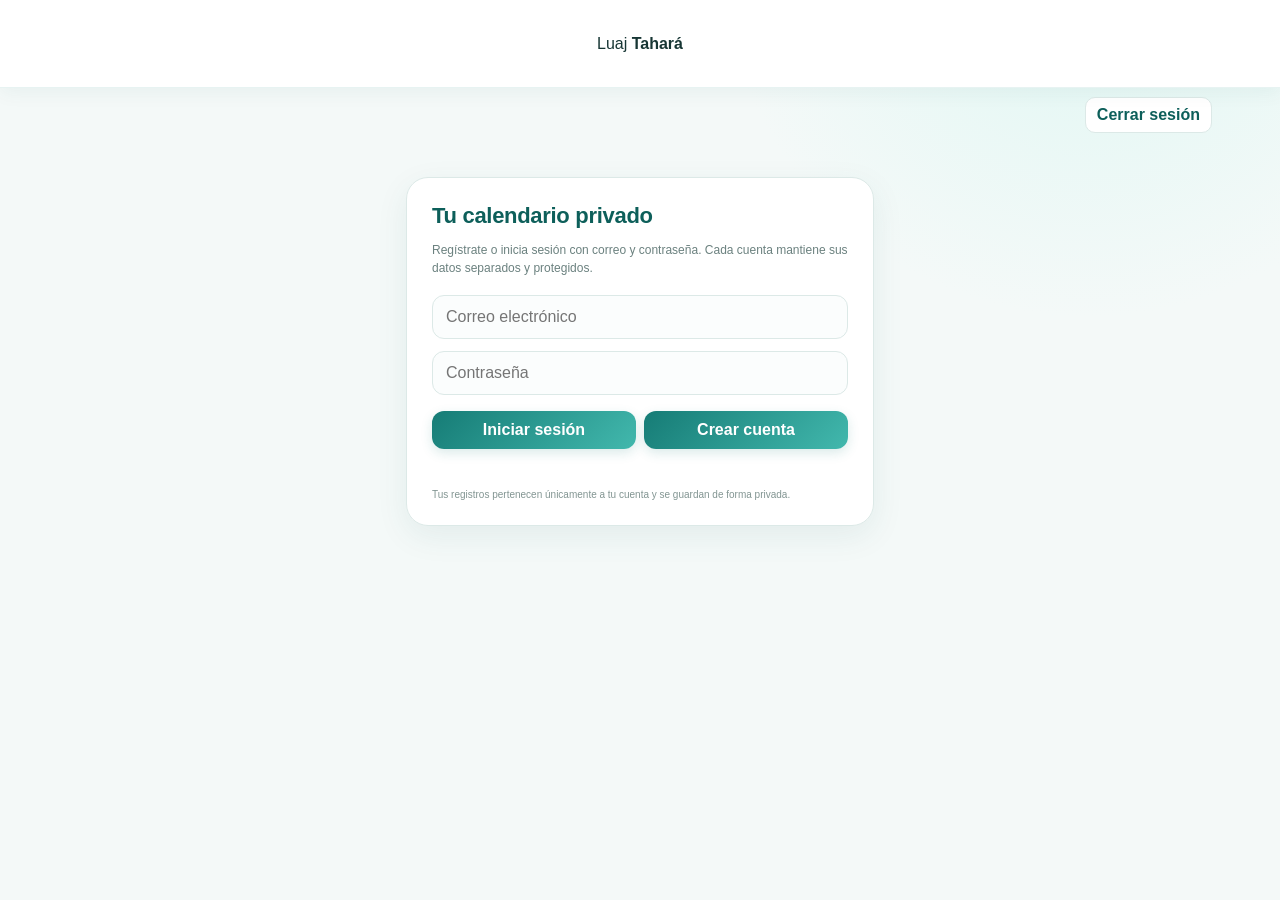
==== index.html @ 833c4cc0 "Add Luaj Tahara header logo mark" ====
<!doctype html><html lang='es'><head><meta charset='utf-8'><meta name='viewport' content='width=device-width,initial-scale=1,viewport-fit=cover'><meta name='theme-color' content='#42b8ad'><meta name='apple-mobile-web-app-capable' content='yes'><meta name='apple-mobile-web-app-status-bar-style' content='default'><meta name='apple-mobile-web-app-title' content='Luaj Tahará'><link rel='manifest' href='manifest.webmanifest'><link rel='stylesheet' href='style.css'><link rel='stylesheet' href='theme-overrides.css?v=20260916-logo1'><title>Luaj Tahará · Calendario privado de Taharat HaMishpajá</title></head><body><header class='brandHeader'><div class='luajBrand' aria-label='Luaj Tahará'><span class='luajBrandMark' aria-hidden='true'><span class='luajBrandMoon'></span><span class='luajBrandDrop'></span></span><span class='luajBrandText'>Luaj <strong>Tahará</strong></span></div></header><div id='userBar' class='userBar'><div class='email' id='userEmail'></div><button id='logoutBtn' class='logoutBtn'>Cerrar sesión</button></div><section id='authWrap' class='authWrap'><div class='authCard'><h2>Tu calendario privado</h2><p>Regístrate o inicia sesión con correo y contraseña. Cada cuenta mantiene sus datos separados y protegidos.</p><input id='authEmail' type='email' autocomplete='email' placeholder='Correo electrónico'><input id='authPassword' type='password' autocomplete='current-password' placeholder='Contraseña'><div class='authBtns'><button id='loginBtn' class='btn'>Iniciar sesión</button><button id='signupBtn' class='btn'>Crear cuenta</button></div><div id='authMsg' class='authMsg'></div><div class='privacyNote'>Tus registros pertenecen únicamente a tu cuenta y se guardan de forma privada.</div></div></section><main id='appMain' class='wrap' style='display:none'><div class='toolbar'><button id='prev' aria-label='Mes anterior'>‹</button><div class='month' id='month'></div><button id='next' aria-label='Mes siguiente'>›</button></div><div class='calendarShell'><section class='calendarMain'><div class='card'><div class='legend'><span><i class='dot red'></i>Reiyá</span><span><i class='dot pink'></i>Ketem</span><span><i class='dot orange'></i>Beinonit / Or Zarúa / Creti Upleti</span><span><i class='dot green'></i>Hefsek</span><span><i class='dot white'></i>Shivá Nekiim</span><span><i class='dot blue'></i>Tevilá</span><span><i class='dot yellow'></i>HaJódesh / Haflagá</span><span><i class='dot purple'></i>Posible patrón</span></div></div><div class='week'><b>Dom</b><b>Lun</b><b>Mar</b><b>Mié</b><b>Jue</b><b>Vie</b><b>Shabat</b></div><div class='grid' id='grid'></div></section><aside class='card patternCard'><b>🔎 Alertas de posibles patrones · Kavúa</b><div class='notice'>El sistema solo detecta coincidencias matemáticas y las marca como <b>posible patrón</b>. No determina por sí solo un psak; conviene consultar al Rab/Posek con el historial.</div><div id='patterns'></div></aside></div><div class='card'><b>Configuración</b><div class='settings' style='margin-top:10px'><label>Yemei Hamtaná<select id='wait'><option>5</option><option>6</option><option selected>7</option></select></label><label class='switch'>Creti Upleti (día 31) <input id='d31' type='checkbox' checked></label><label class='switch'>Or Zarúa · Yom HaJódesh <input id='orJodesh' type='checkbox' checked></label><label class='switch'>Or Zarúa · Oná Beinonit <input id='orBeinoni' type='checkbox' checked></label><label class='switch'>Or Zarúa · Haflagá <input id='orHaflaga' type='checkbox'></label><label class='switch'>Jumrá · conservar Haflagá Aruká (récord histórico) <input id='haflagaAruka' type='checkbox'></label><label>Hashavúa · separación mínima (días)<input id='hashMin' type='number' min='1' max='60' value='20'></label><label>Hashavúa · separación máxima (días)<input id='hashMax' type='number' min='1' max='90' value='40'></label></div><p class='notice'>Estas opciones controlan avisos. Una nueva Reiyá cancela automáticamente la Oná Beinonit, Creti Upleti y Haflagá ordinaria pendientes que pertenecían a la Reiyá anterior, y recalcula desde la última Reiyá. Si se activa la Jumrá de Haflagá Aruká, el sistema conserva la Haflagá más larga de todo el historial como récord: si la Haflagá actual es más corta, se cuidan ambas; cuando una nueva Haflagá supera el récord, el nuevo número pasa a ser el récord. Esta Jumrá se suspende cuando hay Kavúa y no genera Or Zarúa ni Creti Upleti adicionales. Un día que ya tiene Reiyá queda bloqueado para otros registros hasta que se elimine esa Reiyá. Al eliminarla, también se elimina automáticamente el Hefsek de ese ciclo y, con él, sus Shivá Nekiim y Tevilá automáticos. El calendario no emite psak. Los patrones de kavúa se detectan matemáticamente y se muestran como “posible patrón — consultar Rab/Posek”. HaJódesh usa exclusivamente día hebreo + misma oná; Haflagá requiere 4 Reiyot para comprobar 3 Haflagot; todos los patrones respetan la oná correspondiente. Veset HaShavúa requiere 3 Reiyot en el mismo día de la semana y misma oná, cada una perteneciente a un ciclo distinto dentro de la ventana configurada; la próxima alerta se proyecta al mismo día semanal alrededor de 30 días después, no una semana después. Cuando un Kavúa queda matemáticamente establecido, se ocultan temporalmente Beinonit, HaJódesh ordinario y Haflagá ordinaria y se muestra la próxima oná del Kavúa para confirmar SÍ/NO. Para Mimaayán Patuaj, el sistema considera automáticamente como continuidad el periodo entre la Reiyá y su Hefsek; no hace falta marcar cada día de sangrado. Solo se permite un Ketem o una Reiyá por día, nunca ambos; los Ketamim pueden eliminarse si fueron registrados por error. Cada ciclo puede tener un solo Hefsek Tahará: si ya existe uno asociado a esa Reiyá, no se puede registrar otro en un día anterior ni posterior hasta eliminar el existente. Desde una Reiyá y hasta su Hefsek Tahará inclusive no se permite registrar Ketem. En la Oná de 12 horas donde se registró el Hefsek Tahará tampoco se permite registrar Reiyá ni Ketem. Síntomas y notas requieren escribir el texto antes de confirmar.</p></div><div class='card'><b>Historial</b><div id='events' class='events'></div><div class='notice' style='margin-top:10px'>Puedes guardar una copia local privada de tu historial y configuración. La exportación se crea directamente en tu dispositivo.</div><button class='btn' id='exportData' style='margin-top:10px'>Descargar mis datos</button><button class='btn danger' id='clear' style='margin-top:10px'>Borrar todos mis registros</button></div></main><div class='modal' id='modal'><div class='sheet'><h3 id='selTitle'></h3><div class='notice' id='selSub'></div><div class='choices' id='choices'></div><button class='btn close' id='close'>Cancelar</button></div></div><script src='app.js?v=20260915-0925'></script></body></html>
---- style.css ----
:root{--aqua:#42b8ad;--aqua-dark:#167c76;--aqua-deep:#0d5f5a;--aqua-soft:#e9f8f6;--aqua-pale:#f5fbfa;--red:#c84b55;--red-soft:#fff0f1;--ink:#173634;--muted:#6b817f;--bg:#f4f9f8;--surface:#fff;--line:#dce9e7;--night:#e7f4f5;--day:#fff;--shadow:0 10px 32px rgba(25,93,88,.08);--shadow-soft:0 4px 16px rgba(25,93,88,.06);--radius:18px}*{box-sizing:border-box}html{background:var(--bg)}body{margin:0;font-family:Inter,-apple-system,BlinkMacSystemFont,"Segoe UI",sans-serif;background:radial-gradient(circle at 85% -10%,#dff7f3 0,transparent 30%),var(--bg);color:var(--ink);-webkit-font-smoothing:antialiased}button,input,select,textarea{font:inherit}button{cursor:pointer}header{background:rgba(255,255,255,.94);backdrop-filter:blur(14px);border-bottom:1px solid var(--line);padding:17px 24px;position:sticky;top:0;z-index:8;box-shadow:0 2px 14px rgba(22,124,118,.04)}header:before{content:"";display:inline-block;width:10px;height:10px;border-radius:50%;background:var(--aqua);margin-right:9px;vertical-align:2px;box-shadow:0 0 0 5px var(--aqua-soft)}h1{font-size:20px;margin:0;display:inline;color:var(--aqua-deep);letter-spacing:-.3px}.sub{font-size:11px;color:var(--muted);margin-top:5px;line-height:1.45}.wrap{max-width:1180px;margin:auto;padding:18px}.toolbar,.card{background:rgba(255,255,255,.96);border:1px solid var(--line);border-radius:var(--radius);padding:14px;margin-bottom:14px;box-shadow:var(--shadow-soft)}.toolbar{display:flex;align-items:center;gap:12px;justify-content:space-between;padding:11px 14px}.toolbar button,.btn{border:0;border-radius:12px;padding:10px 15px;background:linear-gradient(135deg,var(--aqua-dark),var(--aqua));color:#fff;font-weight:750;box-shadow:0 4px 12px rgba(22,124,118,.16);transition:.18s ease}.toolbar button:hover,.btn:hover{transform:translateY(-1px);box-shadow:0 6px 16px rgba(22,124,118,.22)}.toolbar>button{width:42px;height:40px;padding:0;font-size:23px}.month{font-weight:800;text-align:center;color:var(--aqua-deep)}.month .hm{font-size:24px;letter-spacing:.5px}.month .gm{font-size:12px;font-weight:600;color:var(--muted);margin-top:2px}.month .daysCount{font-size:10px;font-weight:600;color:#91a3a1;margin-top:2px}.week{display:grid;grid-template-columns:repeat(7,1fr);gap:6px;font-size:10px;text-align:center;margin:10px 0 7px;color:#6f8582;text-transform:uppercase;letter-spacing:.5px}.grid{display:grid;grid-template-columns:repeat(7,1fr);gap:6px}.day{min-height:148px;border:1px solid var(--line);border-radius:13px;overflow:hidden;background:#fff;position:relative;display:flex;flex-direction:column;box-shadow:0 2px 7px rgba(20,83,78,.025);transition:.15s ease}.day:hover{border-color:#b7dcd8;box-shadow:0 5px 15px rgba(20,83,78,.07);transform:translateY(-1px)}.day>.date{flex:0 0 auto}.day>.ona{flex:1 1 0;min-height:0;width:100%}.day.out{opacity:.3}.date{background:#f9fcfb;padding:7px 7px 5px;font-size:11px;border-bottom:1px solid #edf3f2}.date .hday,.date b{font-size:16px;font-weight:850;color:var(--ink)}.date .civil{font-size:9px;color:#8b9d9b;margin-top:2px}.heb{font-size:10px;color:#69817e;white-space:nowrap;overflow:hidden;text-overflow:ellipsis}.ona{min-height:35px;padding:5px 6px;font-size:9px;display:flex;align-items:flex-start;gap:3px;cursor:pointer;position:relative;flex-direction:column;justify-content:center;transition:filter .15s}.ona:hover{filter:brightness(.985)}.yom{background:var(--day)}.laila{background:var(--night);border-top:1px dashed #bcd9d7;padding-right:18px}.laila .onaHead{font-weight:800}.nightArrow{position:absolute;right:4px;top:4px;font-size:15px;font-weight:900;color:var(--aqua-dark);line-height:1}.nextHeb{font-size:8px;font-weight:800;color:#4f7471;margin-left:2px}.onaHead{display:flex;align-items:center;gap:3px;flex-wrap:wrap}.dot{width:11px;height:11px;border-radius:50%;display:inline-block;border:1px solid rgba(0,0,0,.09);box-shadow:inset 0 0 0 1px rgba(255,255,255,.25)}.red{background:var(--red)}.pink{background:#e99bad}.orange{background:#f29a45}.green{background:#5bb795}.blue{background:#5d8fc8}.yellow{background:#e9c95a}.white{background:#fff}.purple{background:#9275ad}.legend{display:flex;flex-wrap:wrap;gap:7px 14px;font-size:10.5px;color:#526c69}.legend span{display:flex;gap:5px;align-items:center}.settings{display:grid;grid-template-columns:1fr 1fr;gap:10px}.settings label{font-size:12px;color:#45615e}.settings select,.settings input[type=number]{width:100%;padding:9px 10px;border:1px solid var(--line)!important;border-radius:11px!important;margin-top:5px!important;background:#fbfdfd;color:var(--ink);outline:none}.settings select:focus,.settings input:focus,.entryForm textarea:focus,.authCard input:focus{border-color:var(--aqua)!important;box-shadow:0 0 0 3px rgba(66,184,173,.12)}.switch{display:flex;align-items:center;justify-content:space-between;border:1px solid var(--line);padding:10px 11px;border-radius:12px;background:#fbfdfd}.switch input{accent-color:var(--aqua-dark)}.events{font-size:12px}.events div{padding:8px 0;border-bottom:1px solid #edf2f1}.modal{position:fixed;inset:0;background:rgba(13,44,42,.42);backdrop-filter:blur(3px);display:none;align-items:flex-end;z-index:20}.sheet{background:white;width:100%;max-width:700px;margin:auto;border-radius:24px 24px 0 0;padding:20px;box-shadow:0 -14px 40px rgba(17,65,62,.14)}.sheet:before{content:"";display:block;width:42px;height:4px;border-radius:99px;background:#d5e3e1;margin:-8px auto 13px}.sheet h3{margin:0 0 4px;color:var(--aqua-deep)}.choices{display:grid;grid-template-columns:1fr 1fr;gap:8px;margin-top:12px}.choice{border:1px solid var(--line);border-radius:13px;padding:12px;background:#fbfdfd;text-align:left;color:var(--ink)}.choice:hover{border-color:#a9d8d3;background:var(--aqua-pale)}.close{background:#eef5f4;color:#345653;width:100%;margin-top:10px;box-shadow:none}.danger{background:var(--red);color:white;border:0;border-radius:12px;padding:12px;font-weight:800;width:100%;margin-top:10px}.locked{background:var(--red-soft);border:1px solid #efc4c7;border-radius:12px;padding:11px;margin-top:10px;font-size:12px;line-height:1.4;color:#7c343a}.notice{font-size:11px;color:#657c79;line-height:1.55}.manualLines{display:flex;flex-direction:column;gap:1px;margin-top:2px}.manualLine{display:block;font-size:8px;line-height:1.15;font-weight:700;white-space:nowrap;overflow:hidden;text-overflow:ellipsis}.manualLine.symptom{color:#745d88}.manualLine.note{color:#586966}.recordCard{border:1px solid var(--line);border-radius:13px;padding:11px;margin:8px 0;background:#fbfdfd;font-size:12px}.recordCard b{display:block;margin-bottom:4px}.recordActions{display:grid;grid-template-columns:1fr 1fr;gap:7px;margin-top:8px}.miniBtn,.miniDanger{border:0;border-radius:10px;padding:9px;font-weight:700}.miniBtn{background:var(--aqua-soft);color:var(--aqua-deep)}.miniDanger{background:var(--red);color:white}.ona.alert{display:block;height:auto;min-height:42px;padding:4px 5px;border-width:1px;border-style:solid;position:relative;overflow:hidden}.ona.alert .onaHead{font-size:8px;opacity:.75;margin-bottom:2px}.alertLabels{display:flex;flex-direction:column;gap:1px;font-size:8px;font-weight:900;line-height:1.08;text-transform:uppercase;letter-spacing:.1px}.alert-orange{background:#f6b66f!important;border-color:#df964b!important;color:#563414}.alert-yellow{background:#f4df8a!important;border-color:#d6bb58!important;color:#504314}.alert-mix{background:linear-gradient(135deg,#f6b66f 0 49%,#f4df8a 51% 100%)!important;border-color:#d3a34d!important;color:#493515}.alertDetail{border-radius:14px;padding:12px;margin-top:10px;border:1px solid #e8dec0;background:#fffdf5;font-size:12px;line-height:1.45}.alertDetail h4{margin:0 0 5px;font-size:14px}.alertDetail+.alertDetail{margin-top:8px}.patternCard{border:1px solid #d8cbe4;background:#fdfbff}.patternAlert{border:1px solid #d9cbe5;background:#f8f3fc;border-radius:14px;padding:11px;margin-top:9px;font-size:12px;line-height:1.4}.patternAlert b{color:#68507e}.patternEmpty{font-size:12px;color:var(--muted);margin-top:8px}.ona.alert-purple{background:#f2ebf8;border-color:#bda7d0}.ona.alert-purple .alertLabels span{background:#82649d;color:#fff;border-color:#82649d}.kavuaStatus{border:1px solid #bda7d0;background:#f8f3fc;border-radius:13px;padding:10px;margin-top:8px;font-size:12px;line-height:1.4}.kavuaStatus .tag{display:inline-block;background:#82649d;color:#fff;border-radius:999px;padding:3px 8px;font-weight:800;font-size:10px;margin-bottom:5px}.confirmRow{display:grid;grid-template-columns:1fr 1fr;gap:8px;margin-top:10px}.yesBtn{border:0;border-radius:12px;padding:11px;background:var(--red);color:#fff;font-weight:800}.noBtn{border:0;border-radius:12px;padding:11px;background:#eef4f3;color:#3f5c59;font-weight:800}.entryForm{margin-top:10px;padding:12px;border:1px solid var(--line);border-radius:14px;background:#fbfdfd}.entryForm label{display:block;font-size:12px;font-weight:800;margin-bottom:6px}.entryForm textarea{width:100%;min-height:92px;resize:vertical;border:1px solid var(--line);border-radius:11px;padding:10px;font:inherit;outline:none}.entryActions{display:grid;grid-template-columns:1fr 1fr;gap:8px;margin-top:8px}.secondary{border:1px solid var(--line);background:#f1f6f5;color:#365754;border-radius:12px;padding:10px;font-weight:700}.holidayLine{font-size:7.5px;line-height:1.08;font-weight:850;color:#9a5a49;margin-top:2px;white-space:normal}.holidayLine.yomtov{color:#8d6434}.nerot{font-size:11px;letter-spacing:-2px;margin-left:3px;white-space:nowrap}.ona.hasHoliday{min-height:43px;height:auto;align-items:flex-start;flex-direction:column}.authWrap{max-width:500px;margin:44px auto;padding:0 16px}.authCard{background:rgba(255,255,255,.98);border:1px solid var(--line);border-radius:22px;padding:25px;box-shadow:var(--shadow)}.authCard h2{margin:0 0 6px;font-size:22px;color:var(--aqua-deep);letter-spacing:-.3px}.authCard p{font-size:12px;color:var(--muted);line-height:1.5}.authCard input{width:100%;padding:12px 13px;border:1px solid var(--line);border-radius:12px;margin:6px 0;background:#fbfdfd;outline:none}.authBtns{display:grid;grid-template-columns:1fr 1fr;gap:8px;margin-top:10px}.authMsg{font-size:12px;margin-top:10px;min-height:18px}.userBar{max-width:1180px;margin:9px auto 0;padding:0 18px;display:none;align-items:center;justify-content:space-between;gap:10px}.userBar .email{font-size:11px;color:#66807d;overflow:hidden;text-overflow:ellipsis;white-space:nowrap}.logoutBtn{border:1px solid var(--line);border-radius:10px;padding:8px 11px;background:#fff;color:var(--aqua-deep);font-weight:750}.privacyNote{font-size:10px;color:#829592;margin-top:12px}.card>b{color:var(--aqua-deep);font-size:13px}.card .notice{margin-top:8px}.calendarShell{display:grid;grid-template-columns:minmax(0,900px) minmax(220px,1fr);gap:16px;align-items:start}.calendarMain{min-width:0}.sideNotice{position:sticky;top:94px;background:linear-gradient(180deg,#fff,#f7fcfb);border:1px solid #cfe5e2;border-radius:18px;padding:16px;box-shadow:var(--shadow-soft);font-size:11px;line-height:1.6;color:#58716e}.sideNotice strong{display:block;color:var(--aqua-deep);font-size:13px;margin-bottom:6px}.sideNotice:before{content:"i";display:flex;width:25px;height:25px;border-radius:50%;align-items:center;justify-content:center;background:var(--aqua-soft);color:var(--aqua-dark);font-weight:900;margin-bottom:10px}@media(max-width:950px){.calendarShell{display:block}.sideNotice{position:static;margin:12px 0}.wrap{max-width:900px}}@media(max-width:700px){body{font-size:14px;overflow-x:hidden;background:var(--bg)}header{padding:12px 12px 10px}header:before{width:8px;height:8px;margin-right:7px}h1{font-size:18px}.sub{font-size:9.5px}.wrap{padding:8px;max-width:100%}.toolbar,.card{border-radius:14px;padding:9px;margin-bottom:8px;box-shadow:none}.toolbar{gap:5px;position:sticky;top:59px;z-index:5}.toolbar button,.btn{padding:9px 10px;font-size:12px}.toolbar>button{width:36px;height:34px}.month .hm{font-size:19px}.month .gm{font-size:10px}.month .daysCount{font-size:9px}.week{gap:2px;font-size:8.5px;margin:6px 0}.grid{gap:2px}.day{min-height:118px;border-radius:8px;box-shadow:none}.day:hover{transform:none}.date{padding:4px 3px 3px}.date .hday,.date b{font-size:13px}.date .civil{font-size:7px;line-height:1.05}.ona{padding:3px;font-size:7.5px;gap:2px}.ona.alert{min-height:38px;padding:3px}.ona.alert .onaHead{font-size:7px}.alertLabels{font-size:6.8px;line-height:1.02}.nightArrow{right:2px;top:2px;font-size:12px}.nextHeb{font-size:6.8px}.manualLine{font-size:6.8px}.legend{font-size:9px;gap:5px 9px}.dot{width:9px;height:9px}.settings{grid-template-columns:1fr;gap:7px}.settings label{font-size:11px}.settings select{padding:8px}.switch{padding:9px;font-size:11px}.sheet{max-height:88vh;overflow:auto;padding:14px;border-radius:18px 18px 0 0}.choices{grid-template-columns:1fr;gap:7px}.choice{padding:11px}.sideNotice{margin:8px 0 10px;border-radius:14px;padding:12px}.userBar{padding:0 9px}.authWrap{margin:24px auto}.authCard{padding:18px;border-radius:18px}}@media(max-width:430px){.grid{gap:1px}.week{gap:1px}.day{min-height:110px;border-radius:7px}.date .hday,.date b{font-size:12px}.date .civil{font-size:6.5px}.ona{font-size:7px;padding:2px}.alertLabels{font-size:6.2px}.toolbar button,.btn{padding:8px}.legend{gap:5px 7px}}
---- theme-overrides.css ----
.patternCard{background:linear-gradient(180deg,#d9efec 0%,#cfe8e4 100%)!important;border:1px solid #9fc8c3!important;box-shadow:0 8px 22px rgba(23,96,90,.10)!important}.patternCard>b{color:#0d5f5a!important}.patternCard .notice{color:#466c68!important}.patternAlert{background:rgba(255,255,255,.68)!important;border:1px solid #a9cbc7!important}.patternAlert>b:first-child{color:#c84b55!important}.patternAlert>b:not(:first-child){color:#5f4775!important}.kavuaStatus{background:rgba(255,255,255,.72)!important;border:1px solid #92bbb6!important}.kavuaStatus .tag{background:#c84b55!important;color:#fff!important;border-color:#c84b55!important;box-shadow:0 3px 10px rgba(200,75,85,.18)!important}.day{border:1.25px solid #7f918f!important;box-shadow:0 2px 7px rgba(18,55,52,.05)!important}.day:hover{border-color:#5f7471!important}.day.today{border:2.5px solid #16877d!important;background:linear-gradient(180deg,rgba(207,232,228,.72),rgba(255,255,255,.96))!important;box-shadow:0 0 0 3px rgba(22,135,125,.12),0 7px 20px rgba(13,95,90,.13)!important;position:relative;z-index:2}.day.today .date{background:rgba(159,200,195,.20)!important}.day.today .hday{color:#0d5f5a!important;font-weight:850!important}.day.today .civil{color:#176e67!important;font-weight:750!important}.date{border-bottom:1px solid #aebbb9!important}.userBar{display:flex!important;align-items:center!important}.userBar .email{margin-right:auto!important}.settingsBtn{display:none;align-items:center;justify-content:center;width:34px;height:34px;min-width:34px;border:0!important;background:transparent!important;color:#16877d;border-radius:0!important;padding:5px;font:inherit;cursor:pointer;margin:0 5px 0 0!important;line-height:1;box-shadow:none!important;outline-offset:2px}.settingsBtn:hover,.settingsBtn:active{background:transparent!important;border-radius:0!important;box-shadow:none!important}.settingsGearIcon{display:block;width:23px;height:23px;overflow:visible}.settingsModal{position:fixed;inset:0;z-index:12000;background:rgba(10,35,33,.48);display:none;align-items:center;justify-content:center;padding:18px;backdrop-filter:blur(5px)}.settingsModal.show{display:flex}.settingsOpen{overflow:hidden}.settingsSheet{width:min(820px,100%);height:min(780px,88vh);max-height:88vh;overflow:hidden;background:#f8fcfb;border:1px solid #cfe4e1;border-radius:26px;padding:22px;box-shadow:0 26px 80px rgba(10,35,33,.25);color:#173634;display:flex;flex-direction:column}.settingsHead{display:flex;align-items:center;justify-content:space-between;gap:14px;flex:0 0 auto}.settingsHead h2{margin:2px 0 0;color:#0d5f5a;font-size:28px}.settingsEyebrow{font-size:12px;text-transform:uppercase;letter-spacing:.12em;color:#6c8d89;font-weight:800}.settingsClose{width:42px;height:42px;border:1px solid #d4e6e3;border-radius:50%;background:#fff;color:#315e59;font-size:28px;line-height:1;cursor:pointer}.settingsTabs{display:flex;gap:7px;margin:18px 0 16px;padding:5px;background:#eaf4f2;border-radius:16px;overflow:auto;flex:0 0 auto}.settingsTab{flex:1;min-width:max-content;border:0;background:transparent;color:#557571;padding:10px 13px;border-radius:12px;font:inherit;font-weight:750;cursor:pointer}.settingsTab.active{background:#fff;color:#0d5f5a;box-shadow:0 3px 12px rgba(13,95,90,.10)}.settingsContent{flex:1 1 auto;min-height:0;overflow-y:auto;overflow-x:hidden;padding:0 3px 8px 0;overscroll-behavior:contain;-webkit-overflow-scrolling:touch}.settingsPane{display:none;min-height:100%}.settingsPane.active{display:block}.settingsPaneIntro{display:flex;flex-direction:column;gap:4px;margin:4px 2px 12px;color:#54736f}.settingsPaneIntro b{font-size:18px;color:#174f4a}.settingsPaneIntro span{font-size:14px}.settingsSlot>.card,.settingsMovedCard{margin:0!important;box-shadow:none!important;border:1px solid #d5e7e4!important;background:#fff!important}.settingsMovedCard>:scope>b:first-child{display:none}.settingsEmpty{padding:24px;text-align:center;border:1px dashed #bfd7d3;border-radius:16px;color:#6c8d89;background:#fff}.pwaInstallBtn{margin:12px auto 0;display:inline-flex;align-items:center;gap:8px;border:1px solid rgba(13,95,90,.18);background:#fff;color:#0d5f5a;padding:10px 15px;border-radius:999px;font:inherit;font-weight:700;cursor:pointer;box-shadow:0 5px 18px rgba(13,95,90,.10);transition:transform .16s ease,box-shadow .16s ease,background .16s ease}.pwaInstallBtn:hover{transform:translateY(-1px);box-shadow:0 7px 22px rgba(13,95,90,.14);background:#f5fbfa}.pwaInstallBtn:focus-visible{outline:3px solid rgba(66,184,173,.28);outline-offset:3px}.pwaInstallBtn:disabled{opacity:.6;cursor:wait}.installHelpModal{position:fixed;inset:0;z-index:10000;background:rgba(10,35,33,.46);display:none;align-items:flex-end;justify-content:center;padding:18px;backdrop-filter:blur(4px)}.installHelpModal.show{display:flex}.installHelpSheet{width:min(520px,100%);background:#fff;border:1px solid #dce9e7;border-radius:24px;padding:24px;box-shadow:0 24px 70px rgba(10,35,33,.24);position:relative;color:#173634}.installHelpClose{position:absolute;right:14px;top:10px;width:38px;height:38px;border:0;border-radius:50%;background:#f4f9f8;color:#173634;font-size:26px;cursor:pointer}.installHelpIcon{font-size:34px}.installHelpSheet h3{margin:8px 0 12px;color:#0d5f5a}.installHelpBody{line-height:1.55;color:#466c68}.installHelpBody ol{padding-left:22px}.installHelpBody li{margin:7px 0}.installHelpOk{width:100%;margin-top:14px}.brandHeader{position:sticky;top:0;z-index:100;display:flex!important;align-items:center;justify-content:center;min-height:76px;padding:15px 24px!important;background:#fff!important;border:0!important;border-bottom:1px solid rgba(22,135,125,.10)!important;box-shadow:0 5px 18px rgba(13,95,90,.055)!important;backdrop-filter:none!important}.brandHeader:before{display:none!important}.brandHeader h1{display:block!important;margin:0!important;color:#16877d!important;font-family:"Avenir Next","Helvetica Neue",Arial,sans-serif!important;font-size:34px!important;font-weight:500!important;letter-spacing:-.55px!important;line-height:1!important;text-align:center;text-shadow:none!important}@media(min-width:700px){.installHelpModal{align-items:center}.pwaInstallBtn{margin-top:14px}.brandHeader{min-height:88px}.brandHeader h1{font-size:39px!important}}@media(max-width:700px){.patternCard{background:linear-gradient(180deg,#d9efec 0%,#cfe8e4 100%)!important}.day{border:1.15px solid #7f918f!important}.day.today{border:2.25px solid #16877d!important;box-shadow:0 0 0 2px rgba(22,135,125,.12),0 5px 15px rgba(13,95,90,.12)!important}.settingsModal{align-items:flex-end;padding:0}.settingsSheet{width:100%;height:88dvh;max-height:88dvh;border-radius:24px 24px 0 0;padding:18px 14px max(20px,env(safe-area-inset-bottom));}.settingsHead h2{font-size:24px}.settingsBtn{width:32px;height:32px;min-width:32px;margin-right:4px!important;padding:5px}.settingsGearIcon{width:21px;height:21px}.settingsTabs{gap:4px}.settingsTab{font-size:13px;padding:9px 10px}.settingsContent{padding-right:2px}.pwaInstallBtn{font-size:14px;padding:9px 13px}.installHelpSheet{border-radius:20px;padding:22px 18px}.brandHeader{min-height:68px;padding:12px 14px!important}.brandHeader h1{font-size:31px!important;letter-spacing:-.4px!important}}
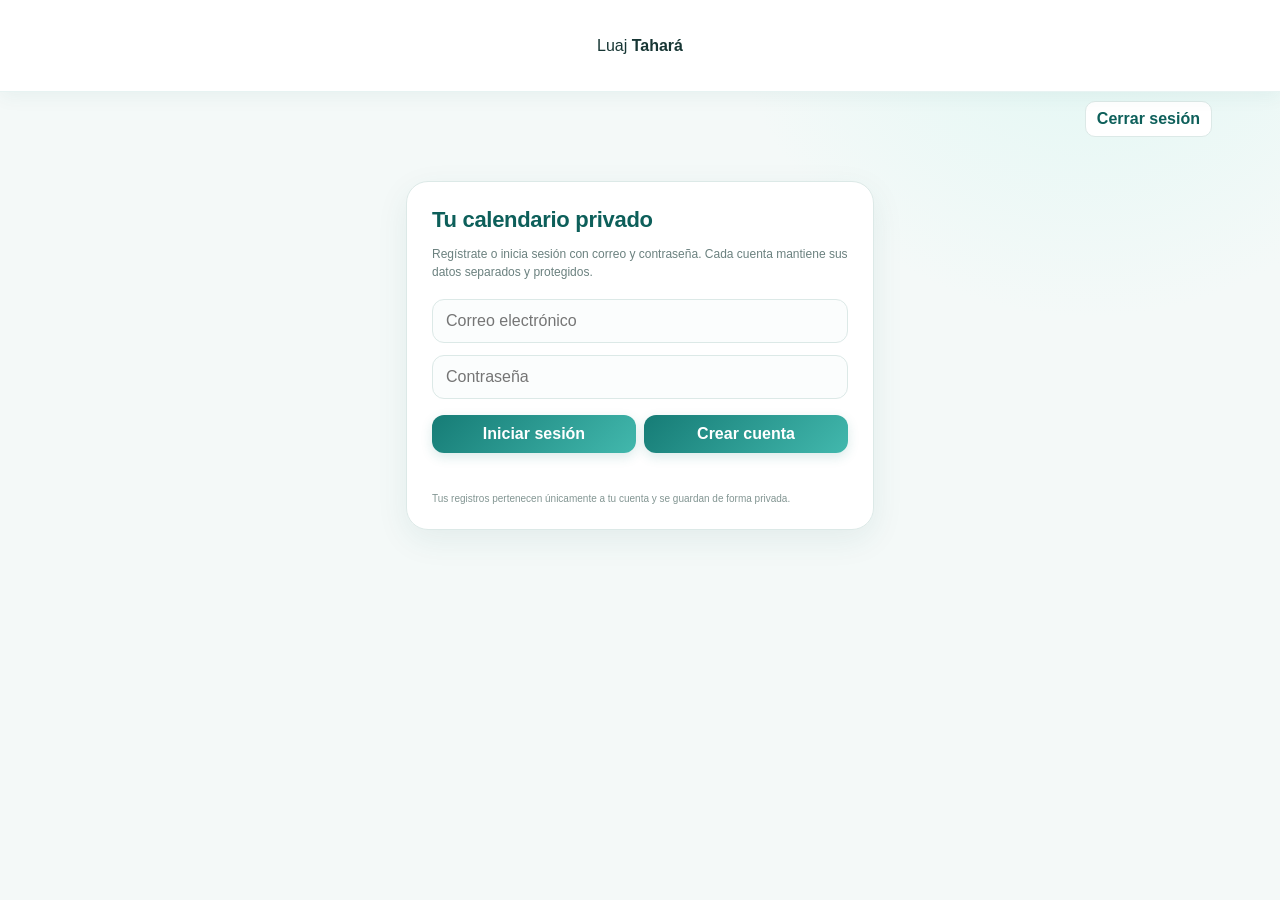
==== commit 2da4603c: "Redesign Luaj Tahara header identity" ====
--- a/index.html
+++ b/index.html
@@ -1 +1 @@
-<!doctype html><html lang='es'><head><meta charset='utf-8'><meta name='viewport' content='width=device-width,initial-scale=1,viewport-fit=cover'><meta name='theme-color' content='#42b8ad'><meta name='apple-mobile-web-app-capable' content='yes'><meta name='apple-mobile-web-app-status-bar-style' content='default'><meta name='apple-mobile-web-app-title' content='Luaj Tahará'><link rel='manifest' href='manifest.webmanifest'><link rel='stylesheet' href='style.css'><link rel='stylesheet' href='theme-overrides.css?v=20260916-logo1'><title>Luaj Tahará · Calendario privado de Taharat HaMishpajá</title></head><body><header class='brandHeader'><div class='luajBrand' aria-label='Luaj Tahará'><span class='luajBrandMark' aria-hidden='true'><span class='luajBrandMoon'></span><span class='luajBrandDrop'></span></span><span class='luajBrandText'>Luaj <strong>Tahará</strong></span></div></header><div id='userBar' class='userBar'><div class='email' id='userEmail'></div><button id='logoutBtn' class='logoutBtn'>Cerrar sesión</button></div><section id='authWrap' class='authWrap'><div class='authCard'><h2>Tu calendario privado</h2><p>Regístrate o inicia sesión con correo y contraseña. Cada cuenta mantiene sus datos separados y protegidos.</p><input id='authEmail' type='email' autocomplete='email' placeholder='Correo electrónico'><input id='authPassword' type='password' autocomplete='current-password' placeholder='Contraseña'><div class='authBtns'><button id='loginBtn' class='btn'>Iniciar sesión</button><button id='signupBtn' class='btn'>Crear cuenta</button></div><div id='authMsg' class='authMsg'></div><div class='privacyNote'>Tus registros pertenecen únicamente a tu cuenta y se guardan de forma privada.</div></div></section><main id='appMain' class='wrap' style='display:none'><div class='toolbar'><button id='prev' aria-label='Mes anterior'>‹</button><div class='month' id='month'></div><button id='next' aria-label='Mes siguiente'>›</button></div><div class='calendarShell'><section class='calendarMain'><div class='card'><div class='legend'><span><i class='dot red'></i>Reiyá</span><span><i class='dot pink'></i>Ketem</span><span><i class='dot orange'></i>Beinonit / Or Zarúa / Creti Upleti</span><span><i class='dot green'></i>Hefsek</span><span><i class='dot white'></i>Shivá Nekiim</span><span><i class='dot blue'></i>Tevilá</span><span><i class='dot yellow'></i>HaJódesh / Haflagá</span><span><i class='dot purple'></i>Posible patrón</span></div></div><div class='week'><b>Dom</b><b>Lun</b><b>Mar</b><b>Mié</b><b>Jue</b><b>Vie</b><b>Shabat</b></div><div class='grid' id='grid'></div></section><aside class='card patternCard'><b>🔎 Alertas de posibles patrones · Kavúa</b><div class='notice'>El sistema solo detecta coincidencias matemáticas y las marca como <b>posible patrón</b>. No determina por sí solo un psak; conviene consultar al Rab/Posek con el historial.</div><div id='patterns'></div></aside></div><div class='card'><b>Configuración</b><div class='settings' style='margin-top:10px'><label>Yemei Hamtaná<select id='wait'><option>5</option><option>6</option><option selected>7</option></select></label><label class='switch'>Creti Upleti (día 31) <input id='d31' type='checkbox' checked></label><label class='switch'>Or Zarúa · Yom HaJódesh <input id='orJodesh' type='checkbox' checked></label><label class='switch'>Or Zarúa · Oná Beinonit <input id='orBeinoni' type='checkbox' checked></label><label class='switch'>Or Zarúa · Haflagá <input id='orHaflaga' type='checkbox'></label><label class='switch'>Jumrá · conservar Haflagá Aruká (récord histórico) <input id='haflagaAruka' type='checkbox'></label><label>Hashavúa · separación mínima (días)<input id='hashMin' type='number' min='1' max='60' value='20'></label><label>Hashavúa · separación máxima (días)<input id='hashMax' type='number' min='1' max='90' value='40'></label></div><p class='notice'>Estas opciones controlan avisos. Una nueva Reiyá cancela automáticamente la Oná Beinonit, Creti Upleti y Haflagá ordinaria pendientes que pertenecían a la Reiyá anterior, y recalcula desde la última Reiyá. Si se activa la Jumrá de Haflagá Aruká, el sistema conserva la Haflagá más larga de todo el historial como récord: si la Haflagá actual es más corta, se cuidan ambas; cuando una nueva Haflagá supera el récord, el nuevo número pasa a ser el récord. Esta Jumrá se suspende cuando hay Kavúa y no genera Or Zarúa ni Creti Upleti adicionales. Un día que ya tiene Reiyá queda bloqueado para otros registros hasta que se elimine esa Reiyá. Al eliminarla, también se elimina automáticamente el Hefsek de ese ciclo y, con él, sus Shivá Nekiim y Tevilá automáticos. El calendario no emite psak. Los patrones de kavúa se detectan matemáticamente y se muestran como “posible patrón — consultar Rab/Posek”. HaJódesh usa exclusivamente día hebreo + misma oná; Haflagá requiere 4 Reiyot para comprobar 3 Haflagot; todos los patrones respetan la oná correspondiente. Veset HaShavúa requiere 3 Reiyot en el mismo día de la semana y misma oná, cada una perteneciente a un ciclo distinto dentro de la ventana configurada; la próxima alerta se proyecta al mismo día semanal alrededor de 30 días después, no una semana después. Cuando un Kavúa queda matemáticamente establecido, se ocultan temporalmente Beinonit, HaJódesh ordinario y Haflagá ordinaria y se muestra la próxima oná del Kavúa para confirmar SÍ/NO. Para Mimaayán Patuaj, el sistema considera automáticamente como continuidad el periodo entre la Reiyá y su Hefsek; no hace falta marcar cada día de sangrado. Solo se permite un Ketem o una Reiyá por día, nunca ambos; los Ketamim pueden eliminarse si fueron registrados por error. Cada ciclo puede tener un solo Hefsek Tahará: si ya existe uno asociado a esa Reiyá, no se puede registrar otro en un día anterior ni posterior hasta eliminar el existente. Desde una Reiyá y hasta su Hefsek Tahará inclusive no se permite registrar Ketem. En la Oná de 12 horas donde se registró el Hefsek Tahará tampoco se permite registrar Reiyá ni Ketem. Síntomas y notas requieren escribir el texto antes de confirmar.</p></div><div class='card'><b>Historial</b><div id='events' class='events'></div><div class='notice' style='margin-top:10px'>Puedes guardar una copia local privada de tu historial y configuración. La exportación se crea directamente en tu dispositivo.</div><button class='btn' id='exportData' style='margin-top:10px'>Descargar mis datos</button><button class='btn danger' id='clear' style='margin-top:10px'>Borrar todos mis registros</button></div></main><div class='modal' id='modal'><div class='sheet'><h3 id='selTitle'></h3><div class='notice' id='selSub'></div><div class='choices' id='choices'></div><button class='btn close' id='close'>Cancelar</button></div></div><script src='app.js?v=20260915-0925'></script></body></html>+<!doctype html><html lang='es'><head><meta charset='utf-8'><meta name='viewport' content='width=device-width,initial-scale=1,viewport-fit=cover'><meta name='theme-color' content='#42b8ad'><meta name='apple-mobile-web-app-capable' content='yes'><meta name='apple-mobile-web-app-status-bar-style' content='default'><meta name='apple-mobile-web-app-title' content='Luaj Tahará'><link rel='manifest' href='manifest.webmanifest'><link rel='stylesheet' href='style.css'><link rel='stylesheet' href='theme-overrides.css?v=20260916-logo2'><title>Luaj Tahará · Calendario privado de Taharat HaMishpajá</title></head><body><header class='brandHeader'><div class='luajSignature' aria-label='Luaj Tahará'><span class='luajSignatureText'>Luaj <strong>Tahará</strong></span><span class='luajSignatureAccent' aria-hidden='true'><i></i><b></b><i></i></span></div></header><div id='userBar' class='userBar'><div class='email' id='userEmail'></div><button id='logoutBtn' class='logoutBtn'>Cerrar sesión</button></div><section id='authWrap' class='authWrap'><div class='authCard'><h2>Tu calendario privado</h2><p>Regístrate o inicia sesión con correo y contraseña. Cada cuenta mantiene sus datos separados y protegidos.</p><input id='authEmail' type='email' autocomplete='email' placeholder='Correo electrónico'><input id='authPassword' type='password' autocomplete='current-password' placeholder='Contraseña'><div class='authBtns'><button id='loginBtn' class='btn'>Iniciar sesión</button><button id='signupBtn' class='btn'>Crear cuenta</button></div><div id='authMsg' class='authMsg'></div><div class='privacyNote'>Tus registros pertenecen únicamente a tu cuenta y se guardan de forma privada.</div></div></section><main id='appMain' class='wrap' style='display:none'><div class='toolbar'><button id='prev' aria-label='Mes anterior'>‹</button><div class='month' id='month'></div><button id='next' aria-label='Mes siguiente'>›</button></div><div class='calendarShell'><section class='calendarMain'><div class='card'><div class='legend'><span><i class='dot red'></i>Reiyá</span><span><i class='dot pink'></i>Ketem</span><span><i class='dot orange'></i>Beinonit / Or Zarúa / Creti Upleti</span><span><i class='dot green'></i>Hefsek</span><span><i class='dot white'></i>Shivá Nekiim</span><span><i class='dot blue'></i>Tevilá</span><span><i class='dot yellow'></i>HaJódesh / Haflagá</span><span><i class='dot purple'></i>Posible patrón</span></div></div><div class='week'><b>Dom</b><b>Lun</b><b>Mar</b><b>Mié</b><b>Jue</b><b>Vie</b><b>Shabat</b></div><div class='grid' id='grid'></div></section><aside class='card patternCard'><b>🔎 Alertas de posibles patrones · Kavúa</b><div class='notice'>El sistema solo detecta coincidencias matemáticas y las marca como <b>posible patrón</b>. No determina por sí solo un psak; conviene consultar al Rab/Posek con el historial.</div><div id='patterns'></div></aside></div><div class='card'><b>Configuración</b><div class='settings' style='margin-top:10px'><label>Yemei Hamtaná<select id='wait'><option>5</option><option>6</option><option selected>7</option></select></label><label class='switch'>Creti Upleti (día 31) <input id='d31' type='checkbox' checked></label><label class='switch'>Or Zarúa · Yom HaJódesh <input id='orJodesh' type='checkbox' checked></label><label class='switch'>Or Zarúa · Oná Beinonit <input id='orBeinoni' type='checkbox' checked></label><label class='switch'>Or Zarúa · Haflagá <input id='orHaflaga' type='checkbox'></label><label class='switch'>Jumrá · conservar Haflagá Aruká (récord histórico) <input id='haflagaAruka' type='checkbox'></label><label>Hashavúa · separación mínima (días)<input id='hashMin' type='number' min='1' max='60' value='20'></label><label>Hashavúa · separación máxima (días)<input id='hashMax' type='number' min='1' max='90' value='40'></label></div><p class='notice'>Estas opciones controlan avisos. Una nueva Reiyá cancela automáticamente la Oná Beinonit, Creti Upleti y Haflagá ordinaria pendientes que pertenecían a la Reiyá anterior, y recalcula desde la última Reiyá. Si se activa la Jumrá de Haflagá Aruká, el sistema conserva la Haflagá más larga de todo el historial como récord: si la Haflagá actual es más corta, se cuidan ambas; cuando una nueva Haflagá supera el récord, el nuevo número pasa a ser el récord. Esta Jumrá se suspende cuando hay Kavúa y no genera Or Zarúa ni Creti Upleti adicionales. Un día que ya tiene Reiyá queda bloqueado para otros registros hasta que se elimine esa Reiyá. Al eliminarla, también se elimina automáticamente el Hefsek de ese ciclo y, con él, sus Shivá Nekiim y Tevilá automáticos. El calendario no emite psak. Los patrones de kavúa se detectan matemáticamente y se muestran como “posible patrón — consultar Rab/Posek”. HaJódesh usa exclusivamente día hebreo + misma oná; Haflagá requiere 4 Reiyot para comprobar 3 Haflagot; todos los patrones respetan la oná correspondiente. Veset HaShavúa requiere 3 Reiyot en el mismo día de la semana y misma oná, cada una perteneciente a un ciclo distinto dentro de la ventana configurada; la próxima alerta se proyecta al mismo día semanal alrededor de 30 días después, no una semana después. Cuando un Kavúa queda matemáticamente establecido, se ocultan temporalmente Beinonit, HaJódesh ordinario y Haflagá ordinaria y se muestra la próxima oná del Kavúa para confirmar SÍ/NO. Para Mimaayán Patuaj, el sistema considera automáticamente como continuidad el periodo entre la Reiyá y su Hefsek; no hace falta marcar cada día de sangrado. Solo se permite un Ketem o una Reiyá por día, nunca ambos; los Ketamim pueden eliminarse si fueron registrados por error. Cada ciclo puede tener un solo Hefsek Tahará: si ya existe uno asociado a esa Reiyá, no se puede registrar otro en un día anterior ni posterior hasta eliminar el existente. Desde una Reiyá y hasta su Hefsek Tahará inclusive no se permite registrar Ketem. En la Oná de 12 horas donde se registró el Hefsek Tahará tampoco se permite registrar Reiyá ni Ketem. Síntomas y notas requieren escribir el texto antes de confirmar.</p></div><div class='card'><b>Historial</b><div id='events' class='events'></div><div class='notice' style='margin-top:10px'>Puedes guardar una copia local privada de tu historial y configuración. La exportación se crea directamente en tu dispositivo.</div><button class='btn' id='exportData' style='margin-top:10px'>Descargar mis datos</button><button class='btn danger' id='clear' style='margin-top:10px'>Borrar todos mis registros</button></div></main><div class='modal' id='modal'><div class='sheet'><h3 id='selTitle'></h3><div class='notice' id='selSub'></div><div class='choices' id='choices'></div><button class='btn close' id='close'>Cancelar</button></div></div><script src='app.js?v=20260915-0925'></script></body></html>
--- a/theme-overrides.css
+++ b/theme-overrides.css
@@ -1 +1 @@
-.patternCard{background:linear-gradient(180deg,#d9efec 0%,#cfe8e4 100%)!important;border:1px solid #9fc8c3!important;box-shadow:0 8px 22px rgba(23,96,90,.10)!important}.patternCard>b{color:#0d5f5a!important}.patternCard .notice{color:#466c68!important}.patternAlert{background:rgba(255,255,255,.68)!important;border:1px solid #a9cbc7!important}.patternAlert>b:first-child{color:#c84b55!important}.patternAlert>b:not(:first-child){color:#5f4775!important}.kavuaStatus{background:rgba(255,255,255,.72)!important;border:1px solid #92bbb6!important}.kavuaStatus .tag{background:#c84b55!important;color:#fff!important;border-color:#c84b55!important;box-shadow:0 3px 10px rgba(200,75,85,.18)!important}.day{border:1.25px solid #7f918f!important;box-shadow:0 2px 7px rgba(18,55,52,.05)!important}.day:hover{border-color:#5f7471!important}.day.today{border:2.5px solid #16877d!important;background:linear-gradient(180deg,rgba(207,232,228,.72),rgba(255,255,255,.96))!important;box-shadow:0 0 0 3px rgba(22,135,125,.12),0 7px 20px rgba(13,95,90,.13)!important;position:relative;z-index:2}.day.today .date{background:rgba(159,200,195,.20)!important}.day.today .hday{color:#0d5f5a!important;font-weight:850!important}.day.today .civil{color:#176e67!important;font-weight:750!important}.date{border-bottom:1px solid #aebbb9!important}.userBar{display:flex!important;align-items:center!important}.userBar .email{margin-right:auto!important}.settingsBtn{display:none;align-items:center;justify-content:center;width:34px;height:34px;min-width:34px;border:0!important;background:transparent!important;color:#16877d;border-radius:0!important;padding:5px;font:inherit;cursor:pointer;margin:0 5px 0 0!important;line-height:1;box-shadow:none!important;outline-offset:2px}.settingsBtn:hover,.settingsBtn:active{background:transparent!important;border-radius:0!important;box-shadow:none!important}.settingsGearIcon{display:block;width:23px;height:23px;overflow:visible}.settingsModal{position:fixed;inset:0;z-index:12000;background:rgba(10,35,33,.48);display:none;align-items:center;justify-content:center;padding:18px;backdrop-filter:blur(5px)}.settingsModal.show{display:flex}.settingsOpen{overflow:hidden}.settingsSheet{width:min(820px,100%);height:min(780px,88vh);max-height:88vh;overflow:hidden;background:#f8fcfb;border:1px solid #cfe4e1;border-radius:26px;padding:22px;box-shadow:0 26px 80px rgba(10,35,33,.25);color:#173634;display:flex;flex-direction:column}.settingsHead{display:flex;align-items:center;justify-content:space-between;gap:14px;flex:0 0 auto}.settingsHead h2{margin:2px 0 0;color:#0d5f5a;font-size:28px}.settingsEyebrow{font-size:12px;text-transform:uppercase;letter-spacing:.12em;color:#6c8d89;font-weight:800}.settingsClose{width:42px;height:42px;border:1px solid #d4e6e3;border-radius:50%;background:#fff;color:#315e59;font-size:28px;line-height:1;cursor:pointer}.settingsTabs{display:flex;gap:7px;margin:18px 0 16px;padding:5px;background:#eaf4f2;border-radius:16px;overflow:auto;flex:0 0 auto}.settingsTab{flex:1;min-width:max-content;border:0;background:transparent;color:#557571;padding:10px 13px;border-radius:12px;font:inherit;font-weight:750;cursor:pointer}.settingsTab.active{background:#fff;color:#0d5f5a;box-shadow:0 3px 12px rgba(13,95,90,.10)}.settingsContent{flex:1 1 auto;min-height:0;overflow-y:auto;overflow-x:hidden;padding:0 3px 8px 0;overscroll-behavior:contain;-webkit-overflow-scrolling:touch}.settingsPane{display:none;min-height:100%}.settingsPane.active{display:block}.settingsPaneIntro{display:flex;flex-direction:column;gap:4px;margin:4px 2px 12px;color:#54736f}.settingsPaneIntro b{font-size:18px;color:#174f4a}.settingsPaneIntro span{font-size:14px}.settingsSlot>.card,.settingsMovedCard{margin:0!important;box-shadow:none!important;border:1px solid #d5e7e4!important;background:#fff!important}.settingsMovedCard>:scope>b:first-child{display:none}.settingsEmpty{padding:24px;text-align:center;border:1px dashed #bfd7d3;border-radius:16px;color:#6c8d89;background:#fff}.pwaInstallBtn{margin:12px auto 0;display:inline-flex;align-items:center;gap:8px;border:1px solid rgba(13,95,90,.18);background:#fff;color:#0d5f5a;padding:10px 15px;border-radius:999px;font:inherit;font-weight:700;cursor:pointer;box-shadow:0 5px 18px rgba(13,95,90,.10);transition:transform .16s ease,box-shadow .16s ease,background .16s ease}.pwaInstallBtn:hover{transform:translateY(-1px);box-shadow:0 7px 22px rgba(13,95,90,.14);background:#f5fbfa}.pwaInstallBtn:focus-visible{outline:3px solid rgba(66,184,173,.28);outline-offset:3px}.pwaInstallBtn:disabled{opacity:.6;cursor:wait}.installHelpModal{position:fixed;inset:0;z-index:10000;background:rgba(10,35,33,.46);display:none;align-items:flex-end;justify-content:center;padding:18px;backdrop-filter:blur(4px)}.installHelpModal.show{display:flex}.installHelpSheet{width:min(520px,100%);background:#fff;border:1px solid #dce9e7;border-radius:24px;padding:24px;box-shadow:0 24px 70px rgba(10,35,33,.24);position:relative;color:#173634}.installHelpClose{position:absolute;right:14px;top:10px;width:38px;height:38px;border:0;border-radius:50%;background:#f4f9f8;color:#173634;font-size:26px;cursor:pointer}.installHelpIcon{font-size:34px}.installHelpSheet h3{margin:8px 0 12px;color:#0d5f5a}.installHelpBody{line-height:1.55;color:#466c68}.installHelpBody ol{padding-left:22px}.installHelpBody li{margin:7px 0}.installHelpOk{width:100%;margin-top:14px}.brandHeader{position:sticky;top:0;z-index:100;display:flex!important;align-items:center;justify-content:center;min-height:76px;padding:15px 24px!important;background:#fff!important;border:0!important;border-bottom:1px solid rgba(22,135,125,.10)!important;box-shadow:0 5px 18px rgba(13,95,90,.055)!important;backdrop-filter:none!important}.brandHeader:before{display:none!important}.brandHeader h1{display:block!important;margin:0!important;color:#16877d!important;font-family:"Avenir Next","Helvetica Neue",Arial,sans-serif!important;font-size:34px!important;font-weight:500!important;letter-spacing:-.55px!important;line-height:1!important;text-align:center;text-shadow:none!important}@media(min-width:700px){.installHelpModal{align-items:center}.pwaInstallBtn{margin-top:14px}.brandHeader{min-height:88px}.brandHeader h1{font-size:39px!important}}@media(max-width:700px){.patternCard{background:linear-gradient(180deg,#d9efec 0%,#cfe8e4 100%)!important}.day{border:1.15px solid #7f918f!important}.day.today{border:2.25px solid #16877d!important;box-shadow:0 0 0 2px rgba(22,135,125,.12),0 5px 15px rgba(13,95,90,.12)!important}.settingsModal{align-items:flex-end;padding:0}.settingsSheet{width:100%;height:88dvh;max-height:88dvh;border-radius:24px 24px 0 0;padding:18px 14px max(20px,env(safe-area-inset-bottom));}.settingsHead h2{font-size:24px}.settingsBtn{width:32px;height:32px;min-width:32px;margin-right:4px!important;padding:5px}.settingsGearIcon{width:21px;height:21px}.settingsTabs{gap:4px}.settingsTab{font-size:13px;padding:9px 10px}.settingsContent{padding-right:2px}.pwaInstallBtn{font-size:14px;padding:9px 13px}.installHelpSheet{border-radius:20px;padding:22px 18px}.brandHeader{min-height:68px;padding:12px 14px!important}.brandHeader h1{font-size:31px!important;letter-spacing:-.4px!important}}+.patternCard{background:linear-gradient(180deg,#d9efec 0%,#cfe8e4 100%)!important;border:1px solid #9fc8c3!important;box-shadow:0 8px 22px rgba(23,96,90,.10)!important}.patternCard>b{color:#0d5f5a!important}.patternCard .notice{color:#466c68!important}.patternAlert{background:rgba(255,255,255,.68)!important;border:1px solid #a9cbc7!important}.patternAlert>b:first-child{color:#c84b55!important}.patternAlert>b:not(:first-child){color:#5f4775!important}.kavuaStatus{background:rgba(255,255,255,.72)!important;border:1px solid #92bbb6!important}.kavuaStatus .tag{background:#c84b55!important;color:#fff!important;border-color:#c84b55!important;box-shadow:0 3px 10px rgba(200,75,85,.18)!important}.day{border:1.25px solid #7f918f!important;box-shadow:0 2px 7px rgba(18,55,52,.05)!important}.day:hover{border-color:#5f7471!important}.day.today{border:2.5px solid #16877d!important;background:linear-gradient(180deg,rgba(207,232,228,.72),rgba(255,255,255,.96))!important;box-shadow:0 0 0 3px rgba(22,135,125,.12),0 7px 20px rgba(13,95,90,.13)!important;position:relative;z-index:2}.day.today .date{background:rgba(159,200,195,.20)!important}.day.today .hday{color:#0d5f5a!important;font-weight:850!important}.day.today .civil{color:#176e67!important;font-weight:750!important}.date{border-bottom:1px solid #aebbb9!important}.userBar{display:flex!important;align-items:center!important}.userBar .email{margin-right:auto!important}.settingsBtn{display:none;align-items:center;justify-content:center;width:34px;height:34px;min-width:34px;border:0!important;background:transparent!important;color:#16877d;border-radius:0!important;padding:5px;font:inherit;cursor:pointer;margin:0 5px 0 0!important;line-height:1;box-shadow:none!important;outline-offset:2px}.settingsBtn:hover,.settingsBtn:active{background:transparent!important;border-radius:0!important;box-shadow:none!important}.settingsGearIcon{display:block;width:23px;height:23px;overflow:visible}.settingsModal{position:fixed;inset:0;z-index:12000;background:rgba(10,35,33,.48);display:none;align-items:center;justify-content:center;padding:18px;backdrop-filter:blur(5px)}.settingsModal.show{display:flex}.settingsOpen{overflow:hidden}.settingsSheet{width:min(820px,100%);height:min(780px,88vh);max-height:88vh;overflow:hidden;background:#f8fcfb;border:1px solid #cfe4e1;border-radius:26px;padding:22px;box-shadow:0 26px 80px rgba(10,35,33,.25);color:#173634;display:flex;flex-direction:column}.settingsHead{display:flex;align-items:center;justify-content:space-between;gap:14px;flex:0 0 auto}.settingsHead h2{margin:2px 0 0;color:#0d5f5a;font-size:28px}.settingsEyebrow{font-size:12px;text-transform:uppercase;letter-spacing:.12em;color:#6c8d89;font-weight:800}.settingsClose{width:42px;height:42px;border:1px solid #d4e6e3;border-radius:50%;background:#fff;color:#315e59;font-size:28px;line-height:1;cursor:pointer}.settingsTabs{display:flex;gap:7px;margin:18px 0 16px;padding:5px;background:#eaf4f2;border-radius:16px;overflow:auto;flex:0 0 auto}.settingsTab{flex:1;min-width:max-content;border:0;background:transparent;color:#557571;padding:10px 13px;border-radius:12px;font:inherit;font-weight:750;cursor:pointer}.settingsTab.active{background:#fff;color:#0d5f5a;box-shadow:0 3px 12px rgba(13,95,90,.10)}.settingsContent{flex:1 1 auto;min-height:0;overflow-y:auto;overflow-x:hidden;padding:0 3px 8px 0;overscroll-behavior:contain;-webkit-overflow-scrolling:touch}.settingsPane{display:none;min-height:100%}.settingsPane.active{display:block}.settingsPaneIntro{display:flex;flex-direction:column;gap:4px;margin:4px 2px 12px;color:#54736f}.settingsPaneIntro b{font-size:18px;color:#174f4a}.settingsPaneIntro span{font-size:14px}.settingsSlot>.card,.settingsMovedCard{margin:0!important;box-shadow:none!important;border:1px solid #d5e7e4!important;background:#fff!important}.settingsMovedCard>:scope>b:first-child{display:none}.settingsEmpty{padding:24px;text-align:center;border:1px dashed #bfd7d3;border-radius:16px;color:#6c8d89;background:#fff}.pwaInstallBtn{margin:12px auto 0;display:inline-flex;align-items:center;gap:8px;border:1px solid rgba(13,95,90,.18);background:#fff;color:#0d5f5a;padding:10px 15px;border-radius:999px;font:inherit;font-weight:700;cursor:pointer;box-shadow:0 5px 18px rgba(13,95,90,.10);transition:transform .16s ease,box-shadow .16s ease,background .16s ease}.pwaInstallBtn:hover{transform:translateY(-1px);box-shadow:0 7px 22px rgba(13,95,90,.14);background:#f5fbfa}.pwaInstallBtn:focus-visible{outline:3px solid rgba(66,184,173,.28);outline-offset:3px}.pwaInstallBtn:disabled{opacity:.6;cursor:wait}.installHelpModal{position:fixed;inset:0;z-index:10000;background:rgba(10,35,33,.46);display:none;align-items:flex-end;justify-content:center;padding:18px;backdrop-filter:blur(4px)}.installHelpModal.show{display:flex}.installHelpSheet{width:min(520px,100%);background:#fff;border:1px solid #dce9e7;border-radius:24px;padding:24px;box-shadow:0 24px 70px rgba(10,35,33,.24);position:relative;color:#173634}.installHelpClose{position:absolute;right:14px;top:10px;width:38px;height:38px;border:0;border-radius:50%;background:#f4f9f8;color:#173634;font-size:26px;cursor:pointer}.installHelpIcon{font-size:34px}.installHelpSheet h3{margin:8px 0 12px;color:#0d5f5a}.installHelpBody{line-height:1.55;color:#466c68}.installHelpBody ol{padding-left:22px}.installHelpBody li{margin:7px 0}.installHelpOk{width:100%;margin-top:14px}.brandHeader{position:sticky;top:0;z-index:100;display:flex!important;align-items:center;justify-content:center;min-height:82px;padding:13px 24px!important;background:#fff!important;border:0!important;border-bottom:1px solid rgba(22,135,125,.10)!important;box-shadow:0 5px 18px rgba(13,95,90,.055)!important;backdrop-filter:none!important}.brandHeader:before{display:none!important}.brandHeader h1{display:none!important}.luajBrand{display:inline-flex;align-items:center;gap:12px;color:#0d5f5a;font-family:"Avenir Next","Helvetica Neue",Arial,sans-serif;user-select:none}.luajBrandMark{position:relative;display:block;width:43px;height:43px;border-radius:50%;background:linear-gradient(145deg,#eaf7f5,#cfe9e5);box-shadow:inset 0 0 0 1px rgba(22,135,125,.13),0 5px 14px rgba(13,95,90,.10)}.luajBrandMoon{position:absolute;width:24px;height:24px;border:3px solid #16877d;border-top-color:transparent;border-right-color:transparent;border-radius:50%;left:7px;top:6px;transform:rotate(-35deg)}.luajBrandDrop{position:absolute;width:9px;height:13px;background:#42b8ad;border-radius:60% 40% 62% 38%/66% 40% 60% 34%;right:7px;bottom:6px;transform:rotate(38deg);box-shadow:0 2px 5px rgba(22,135,125,.18)}.luajBrandText{font-size:32px;font-weight:400;letter-spacing:-.7px;line-height:1;white-space:nowrap}.luajBrandText strong{font-weight:650;color:#16877d}.luajBrandText:after{content:"";display:block;width:44%;height:2px;margin:6px 0 0 auto;border-radius:99px;background:linear-gradient(90deg,transparent,#42b8ad)}@media(min-width:700px){.installHelpModal{align-items:center}.pwaInstallBtn{margin-top:14px}.brandHeader{min-height:92px}.luajBrandMark{width:47px;height:47px}.luajBrandMoon{width:26px;height:26px}.luajBrandText{font-size:38px}}@media(max-width:700px){.patternCard{background:linear-gradient(180deg,#d9efec 0%,#cfe8e4 100%)!important}.day{border:1.15px solid #7f918f!important}.day.today{border:2.25px solid #16877d!important;box-shadow:0 0 0 2px rgba(22,135,125,.12),0 5px 15px rgba(13,95,90,.12)!important}.settingsModal{align-items:flex-end;padding:0}.settingsSheet{width:100%;height:88dvh;max-height:88dvh;border-radius:24px 24px 0 0;padding:18px 14px max(20px,env(safe-area-inset-bottom));}.settingsHead h2{font-size:24px}.settingsBtn{width:32px;height:32px;min-width:32px;margin-right:4px!important;padding:5px}.settingsGearIcon{width:21px;height:21px}.settingsTabs{gap:4px}.settingsTab{font-size:13px;padding:9px 10px}.settingsContent{padding-right:2px}.pwaInstallBtn{font-size:14px;padding:9px 13px}.installHelpSheet{border-radius:20px;padding:22px 18px}.brandHeader{min-height:72px;padding:10px 14px!important}.luajBrand{gap:9px}.luajBrandMark{width:38px;height:38px}.luajBrandMoon{width:21px;height:21px;left:6px;top:5px;border-width:2.5px}.luajBrandDrop{width:8px;height:11px;right:6px;bottom:5px}.luajBrandText{font-size:29px!important;letter-spacing:-.5px!important}.luajBrandText:after{margin-top:5px}}
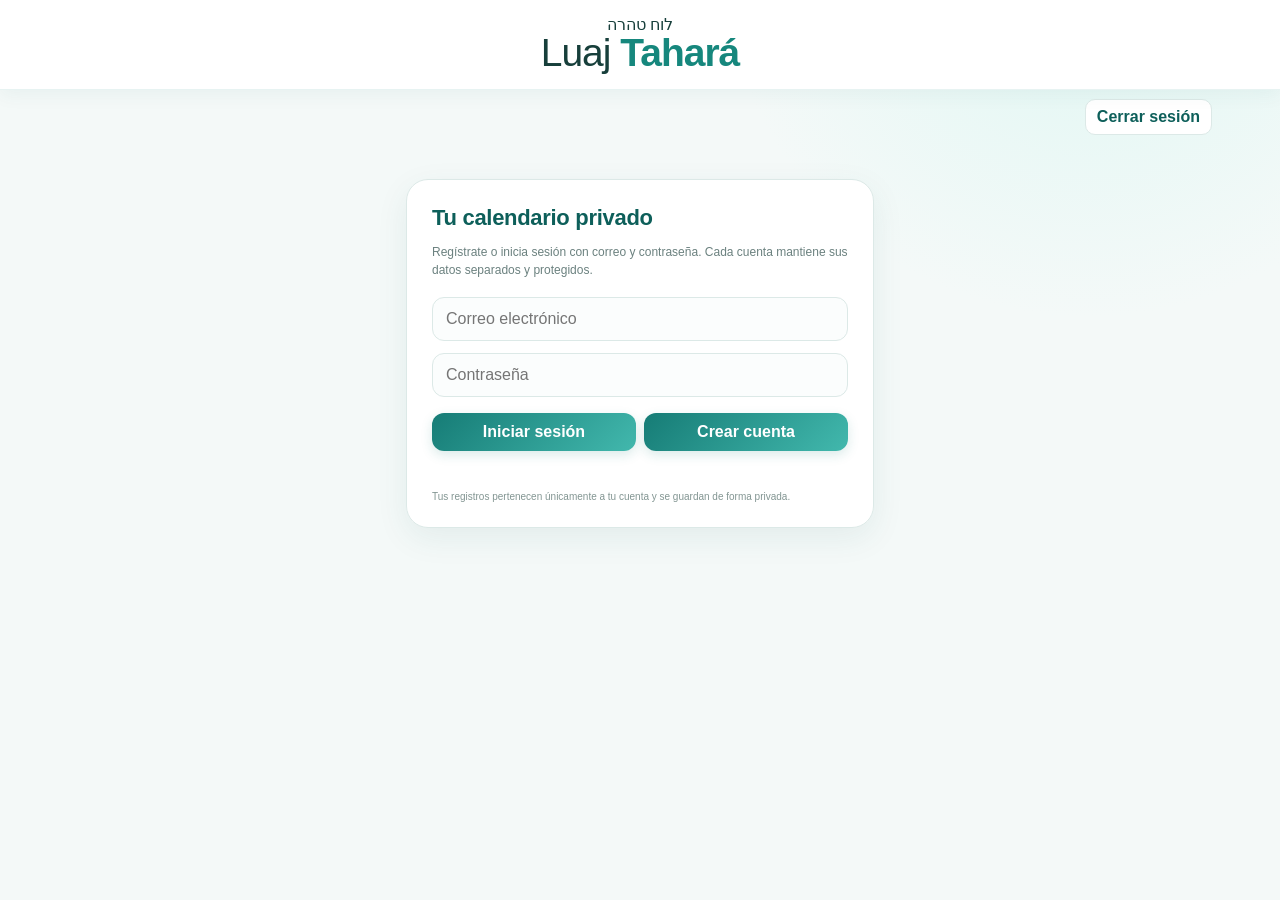
==== commit 7a889dc4: "Elevate Luaj Tahara header branding" ====
--- a/index.html
+++ b/index.html
@@ -1 +1 @@
-<!doctype html><html lang='es'><head><meta charset='utf-8'><meta name='viewport' content='width=device-width,initial-scale=1,viewport-fit=cover'><meta name='theme-color' content='#42b8ad'><meta name='apple-mobile-web-app-capable' content='yes'><meta name='apple-mobile-web-app-status-bar-style' content='default'><meta name='apple-mobile-web-app-title' content='Luaj Tahará'><link rel='manifest' href='manifest.webmanifest'><link rel='stylesheet' href='style.css'><link rel='stylesheet' href='theme-overrides.css?v=20260916-logo2'><title>Luaj Tahará · Calendario privado de Taharat HaMishpajá</title></head><body><header class='brandHeader'><div class='luajSignature' aria-label='Luaj Tahará'><span class='luajSignatureText'>Luaj <strong>Tahará</strong></span><span class='luajSignatureAccent' aria-hidden='true'><i></i><b></b><i></i></span></div></header><div id='userBar' class='userBar'><div class='email' id='userEmail'></div><button id='logoutBtn' class='logoutBtn'>Cerrar sesión</button></div><section id='authWrap' class='authWrap'><div class='authCard'><h2>Tu calendario privado</h2><p>Regístrate o inicia sesión con correo y contraseña. Cada cuenta mantiene sus datos separados y protegidos.</p><input id='authEmail' type='email' autocomplete='email' placeholder='Correo electrónico'><input id='authPassword' type='password' autocomplete='current-password' placeholder='Contraseña'><div class='authBtns'><button id='loginBtn' class='btn'>Iniciar sesión</button><button id='signupBtn' class='btn'>Crear cuenta</button></div><div id='authMsg' class='authMsg'></div><div class='privacyNote'>Tus registros pertenecen únicamente a tu cuenta y se guardan de forma privada.</div></div></section><main id='appMain' class='wrap' style='display:none'><div class='toolbar'><button id='prev' aria-label='Mes anterior'>‹</button><div class='month' id='month'></div><button id='next' aria-label='Mes siguiente'>›</button></div><div class='calendarShell'><section class='calendarMain'><div class='card'><div class='legend'><span><i class='dot red'></i>Reiyá</span><span><i class='dot pink'></i>Ketem</span><span><i class='dot orange'></i>Beinonit / Or Zarúa / Creti Upleti</span><span><i class='dot green'></i>Hefsek</span><span><i class='dot white'></i>Shivá Nekiim</span><span><i class='dot blue'></i>Tevilá</span><span><i class='dot yellow'></i>HaJódesh / Haflagá</span><span><i class='dot purple'></i>Posible patrón</span></div></div><div class='week'><b>Dom</b><b>Lun</b><b>Mar</b><b>Mié</b><b>Jue</b><b>Vie</b><b>Shabat</b></div><div class='grid' id='grid'></div></section><aside class='card patternCard'><b>🔎 Alertas de posibles patrones · Kavúa</b><div class='notice'>El sistema solo detecta coincidencias matemáticas y las marca como <b>posible patrón</b>. No determina por sí solo un psak; conviene consultar al Rab/Posek con el historial.</div><div id='patterns'></div></aside></div><div class='card'><b>Configuración</b><div class='settings' style='margin-top:10px'><label>Yemei Hamtaná<select id='wait'><option>5</option><option>6</option><option selected>7</option></select></label><label class='switch'>Creti Upleti (día 31) <input id='d31' type='checkbox' checked></label><label class='switch'>Or Zarúa · Yom HaJódesh <input id='orJodesh' type='checkbox' checked></label><label class='switch'>Or Zarúa · Oná Beinonit <input id='orBeinoni' type='checkbox' checked></label><label class='switch'>Or Zarúa · Haflagá <input id='orHaflaga' type='checkbox'></label><label class='switch'>Jumrá · conservar Haflagá Aruká (récord histórico) <input id='haflagaAruka' type='checkbox'></label><label>Hashavúa · separación mínima (días)<input id='hashMin' type='number' min='1' max='60' value='20'></label><label>Hashavúa · separación máxima (días)<input id='hashMax' type='number' min='1' max='90' value='40'></label></div><p class='notice'>Estas opciones controlan avisos. Una nueva Reiyá cancela automáticamente la Oná Beinonit, Creti Upleti y Haflagá ordinaria pendientes que pertenecían a la Reiyá anterior, y recalcula desde la última Reiyá. Si se activa la Jumrá de Haflagá Aruká, el sistema conserva la Haflagá más larga de todo el historial como récord: si la Haflagá actual es más corta, se cuidan ambas; cuando una nueva Haflagá supera el récord, el nuevo número pasa a ser el récord. Esta Jumrá se suspende cuando hay Kavúa y no genera Or Zarúa ni Creti Upleti adicionales. Un día que ya tiene Reiyá queda bloqueado para otros registros hasta que se elimine esa Reiyá. Al eliminarla, también se elimina automáticamente el Hefsek de ese ciclo y, con él, sus Shivá Nekiim y Tevilá automáticos. El calendario no emite psak. Los patrones de kavúa se detectan matemáticamente y se muestran como “posible patrón — consultar Rab/Posek”. HaJódesh usa exclusivamente día hebreo + misma oná; Haflagá requiere 4 Reiyot para comprobar 3 Haflagot; todos los patrones respetan la oná correspondiente. Veset HaShavúa requiere 3 Reiyot en el mismo día de la semana y misma oná, cada una perteneciente a un ciclo distinto dentro de la ventana configurada; la próxima alerta se proyecta al mismo día semanal alrededor de 30 días después, no una semana después. Cuando un Kavúa queda matemáticamente establecido, se ocultan temporalmente Beinonit, HaJódesh ordinario y Haflagá ordinaria y se muestra la próxima oná del Kavúa para confirmar SÍ/NO. Para Mimaayán Patuaj, el sistema considera automáticamente como continuidad el periodo entre la Reiyá y su Hefsek; no hace falta marcar cada día de sangrado. Solo se permite un Ketem o una Reiyá por día, nunca ambos; los Ketamim pueden eliminarse si fueron registrados por error. Cada ciclo puede tener un solo Hefsek Tahará: si ya existe uno asociado a esa Reiyá, no se puede registrar otro en un día anterior ni posterior hasta eliminar el existente. Desde una Reiyá y hasta su Hefsek Tahará inclusive no se permite registrar Ketem. En la Oná de 12 horas donde se registró el Hefsek Tahará tampoco se permite registrar Reiyá ni Ketem. Síntomas y notas requieren escribir el texto antes de confirmar.</p></div><div class='card'><b>Historial</b><div id='events' class='events'></div><div class='notice' style='margin-top:10px'>Puedes guardar una copia local privada de tu historial y configuración. La exportación se crea directamente en tu dispositivo.</div><button class='btn' id='exportData' style='margin-top:10px'>Descargar mis datos</button><button class='btn danger' id='clear' style='margin-top:10px'>Borrar todos mis registros</button></div></main><div class='modal' id='modal'><div class='sheet'><h3 id='selTitle'></h3><div class='notice' id='selSub'></div><div class='choices' id='choices'></div><button class='btn close' id='close'>Cancelar</button></div></div><script src='app.js?v=20260915-0925'></script></body></html>+<!doctype html><html lang='es'><head><meta charset='utf-8'><meta name='viewport' content='width=device-width,initial-scale=1,viewport-fit=cover'><meta name='theme-color' content='#42b8ad'><meta name='apple-mobile-web-app-capable' content='yes'><meta name='apple-mobile-web-app-status-bar-style' content='default'><meta name='apple-mobile-web-app-title' content='Luaj Tahará'><link rel='manifest' href='manifest.webmanifest'><link rel='stylesheet' href='style.css'><link rel='stylesheet' href='theme-overrides.css?v=20260916-logo3'><title>Luaj Tahará · Calendario privado de Taharat HaMishpajá</title></head><body><header class='brandHeader'><div class='luajSignature' aria-label='Luaj Tahará'><span class='luajSignatureKicker'>לוח טהרה</span><span class='luajSignatureText'>Luaj <strong>Tahará</strong></span><span class='luajSignatureRule' aria-hidden='true'><i></i><b></b><i></i></span></div></header><div id='userBar' class='userBar'><div class='email' id='userEmail'></div><button id='logoutBtn' class='logoutBtn'>Cerrar sesión</button></div><section id='authWrap' class='authWrap'><div class='authCard'><h2>Tu calendario privado</h2><p>Regístrate o inicia sesión con correo y contraseña. Cada cuenta mantiene sus datos separados y protegidos.</p><input id='authEmail' type='email' autocomplete='email' placeholder='Correo electrónico'><input id='authPassword' type='password' autocomplete='current-password' placeholder='Contraseña'><div class='authBtns'><button id='loginBtn' class='btn'>Iniciar sesión</button><button id='signupBtn' class='btn'>Crear cuenta</button></div><div id='authMsg' class='authMsg'></div><div class='privacyNote'>Tus registros pertenecen únicamente a tu cuenta y se guardan de forma privada.</div></div></section><main id='appMain' class='wrap' style='display:none'><div class='toolbar'><button id='prev' aria-label='Mes anterior'>‹</button><div class='month' id='month'></div><button id='next' aria-label='Mes siguiente'>›</button></div><div class='calendarShell'><section class='calendarMain'><div class='card'><div class='legend'><span><i class='dot red'></i>Reiyá</span><span><i class='dot pink'></i>Ketem</span><span><i class='dot orange'></i>Beinonit / Or Zarúa / Creti Upleti</span><span><i class='dot green'></i>Hefsek</span><span><i class='dot white'></i>Shivá Nekiim</span><span><i class='dot blue'></i>Tevilá</span><span><i class='dot yellow'></i>HaJódesh / Haflagá</span><span><i class='dot purple'></i>Posible patrón</span></div></div><div class='week'><b>Dom</b><b>Lun</b><b>Mar</b><b>Mié</b><b>Jue</b><b>Vie</b><b>Shabat</b></div><div class='grid' id='grid'></div></section><aside class='card patternCard'><b>🔎 Alertas de posibles patrones · Kavúa</b><div class='notice'>El sistema solo detecta coincidencias matemáticas y las marca como <b>posible patrón</b>. No determina por sí solo un psak; conviene consultar al Rab/Posek con el historial.</div><div id='patterns'></div></aside></div><div class='card'><b>Configuración</b><div class='settings' style='margin-top:10px'><label>Yemei Hamtaná<select id='wait'><option>5</option><option>6</option><option selected>7</option></select></label><label class='switch'>Creti Upleti (día 31) <input id='d31' type='checkbox' checked></label><label class='switch'>Or Zarúa · Yom HaJódesh <input id='orJodesh' type='checkbox' checked></label><label class='switch'>Or Zarúa · Oná Beinonit <input id='orBeinoni' type='checkbox' checked></label><label class='switch'>Or Zarúa · Haflagá <input id='orHaflaga' type='checkbox'></label><label class='switch'>Jumrá · conservar Haflagá Aruká (récord histórico) <input id='haflagaAruka' type='checkbox'></label><label>Hashavúa · separación mínima (días)<input id='hashMin' type='number' min='1' max='60' value='20'></label><label>Hashavúa · separación máxima (días)<input id='hashMax' type='number' min='1' max='90' value='40'></label></div><p class='notice'>Estas opciones controlan avisos. Una nueva Reiyá cancela automáticamente la Oná Beinonit, Creti Upleti y Haflagá ordinaria pendientes que pertenecían a la Reiyá anterior, y recalcula desde la última Reiyá. Si se activa la Jumrá de Haflagá Aruká, el sistema conserva la Haflagá más larga de todo el historial como récord: si la Haflagá actual es más corta, se cuidan ambas; cuando una nueva Haflagá supera el récord, el nuevo número pasa a ser el récord. Esta Jumrá se suspende cuando hay Kavúa y no genera Or Zarúa ni Creti Upleti adicionales. Un día que ya tiene Reiyá queda bloqueado para otros registros hasta que se elimine esa Reiyá. Al eliminarla, también se elimina automáticamente el Hefsek de ese ciclo y, con él, sus Shivá Nekiim y Tevilá automáticos. El calendario no emite psak. Los patrones de kavúa se detectan matemáticamente y se muestran como “posible patrón — consultar Rab/Posek”. HaJódesh usa exclusivamente día hebreo + misma oná; Haflagá requiere 4 Reiyot para comprobar 3 Haflagot; todos los patrones respetan la oná correspondiente. Veset HaShavúa requiere 3 Reiyot en el mismo día de la semana y misma oná, cada una perteneciente a un ciclo distinto dentro de la ventana configurada; la próxima alerta se proyecta al mismo día semanal alrededor de 30 días después, no una semana después. Cuando un Kavúa queda matemáticamente establecido, se ocultan temporalmente Beinonit, HaJódesh ordinario y Haflagá ordinaria y se muestra la próxima oná del Kavúa para confirmar SÍ/NO. Para Mimaayán Patuaj, el sistema considera automáticamente como continuidad el periodo entre la Reiyá y su Hefsek; no hace falta marcar cada día de sangrado. Solo se permite un Ketem o una Reiyá por día, nunca ambos; los Ketamim pueden eliminarse si fueron registrados por error. Cada ciclo puede tener un solo Hefsek Tahará: si ya existe uno asociado a esa Reiyá, no se puede registrar otro en un día anterior ni posterior hasta eliminar el existente. Desde una Reiyá y hasta su Hefsek Tahará inclusive no se permite registrar Ketem. En la Oná de 12 horas donde se registró el Hefsek Tahará tampoco se permite registrar Reiyá ni Ketem. Síntomas y notas requieren escribir el texto antes de confirmar.</p></div><div class='card'><b>Historial</b><div id='events' class='events'></div><div class='notice' style='margin-top:10px'>Puedes guardar una copia local privada de tu historial y configuración. La exportación se crea directamente en tu dispositivo.</div><button class='btn' id='exportData' style='margin-top:10px'>Descargar mis datos</button><button class='btn danger' id='clear' style='margin-top:10px'>Borrar todos mis registros</button></div></main><div class='modal' id='modal'><div class='sheet'><h3 id='selTitle'></h3><div class='notice' id='selSub'></div><div class='choices' id='choices'></div><button class='btn close' id='close'>Cancelar</button></div></div><script src='app.js?v=20260915-0925'></script></body></html>
--- a/theme-overrides.css
+++ b/theme-overrides.css
@@ -1 +1 @@
-.patternCard{background:linear-gradient(180deg,#d9efec 0%,#cfe8e4 100%)!important;border:1px solid #9fc8c3!important;box-shadow:0 8px 22px rgba(23,96,90,.10)!important}.patternCard>b{color:#0d5f5a!important}.patternCard .notice{color:#466c68!important}.patternAlert{background:rgba(255,255,255,.68)!important;border:1px solid #a9cbc7!important}.patternAlert>b:first-child{color:#c84b55!important}.patternAlert>b:not(:first-child){color:#5f4775!important}.kavuaStatus{background:rgba(255,255,255,.72)!important;border:1px solid #92bbb6!important}.kavuaStatus .tag{background:#c84b55!important;color:#fff!important;border-color:#c84b55!important;box-shadow:0 3px 10px rgba(200,75,85,.18)!important}.day{border:1.25px solid #7f918f!important;box-shadow:0 2px 7px rgba(18,55,52,.05)!important}.day:hover{border-color:#5f7471!important}.day.today{border:2.5px solid #16877d!important;background:linear-gradient(180deg,rgba(207,232,228,.72),rgba(255,255,255,.96))!important;box-shadow:0 0 0 3px rgba(22,135,125,.12),0 7px 20px rgba(13,95,90,.13)!important;position:relative;z-index:2}.day.today .date{background:rgba(159,200,195,.20)!important}.day.today .hday{color:#0d5f5a!important;font-weight:850!important}.day.today .civil{color:#176e67!important;font-weight:750!important}.date{border-bottom:1px solid #aebbb9!important}.userBar{display:flex!important;align-items:center!important}.userBar .email{margin-right:auto!important}.settingsBtn{display:none;align-items:center;justify-content:center;width:34px;height:34px;min-width:34px;border:0!important;background:transparent!important;color:#16877d;border-radius:0!important;padding:5px;font:inherit;cursor:pointer;margin:0 5px 0 0!important;line-height:1;box-shadow:none!important;outline-offset:2px}.settingsBtn:hover,.settingsBtn:active{background:transparent!important;border-radius:0!important;box-shadow:none!important}.settingsGearIcon{display:block;width:23px;height:23px;overflow:visible}.settingsModal{position:fixed;inset:0;z-index:12000;background:rgba(10,35,33,.48);display:none;align-items:center;justify-content:center;padding:18px;backdrop-filter:blur(5px)}.settingsModal.show{display:flex}.settingsOpen{overflow:hidden}.settingsSheet{width:min(820px,100%);height:min(780px,88vh);max-height:88vh;overflow:hidden;background:#f8fcfb;border:1px solid #cfe4e1;border-radius:26px;padding:22px;box-shadow:0 26px 80px rgba(10,35,33,.25);color:#173634;display:flex;flex-direction:column}.settingsHead{display:flex;align-items:center;justify-content:space-between;gap:14px;flex:0 0 auto}.settingsHead h2{margin:2px 0 0;color:#0d5f5a;font-size:28px}.settingsEyebrow{font-size:12px;text-transform:uppercase;letter-spacing:.12em;color:#6c8d89;font-weight:800}.settingsClose{width:42px;height:42px;border:1px solid #d4e6e3;border-radius:50%;background:#fff;color:#315e59;font-size:28px;line-height:1;cursor:pointer}.settingsTabs{display:flex;gap:7px;margin:18px 0 16px;padding:5px;background:#eaf4f2;border-radius:16px;overflow:auto;flex:0 0 auto}.settingsTab{flex:1;min-width:max-content;border:0;background:transparent;color:#557571;padding:10px 13px;border-radius:12px;font:inherit;font-weight:750;cursor:pointer}.settingsTab.active{background:#fff;color:#0d5f5a;box-shadow:0 3px 12px rgba(13,95,90,.10)}.settingsContent{flex:1 1 auto;min-height:0;overflow-y:auto;overflow-x:hidden;padding:0 3px 8px 0;overscroll-behavior:contain;-webkit-overflow-scrolling:touch}.settingsPane{display:none;min-height:100%}.settingsPane.active{display:block}.settingsPaneIntro{display:flex;flex-direction:column;gap:4px;margin:4px 2px 12px;color:#54736f}.settingsPaneIntro b{font-size:18px;color:#174f4a}.settingsPaneIntro span{font-size:14px}.settingsSlot>.card,.settingsMovedCard{margin:0!important;box-shadow:none!important;border:1px solid #d5e7e4!important;background:#fff!important}.settingsMovedCard>:scope>b:first-child{display:none}.settingsEmpty{padding:24px;text-align:center;border:1px dashed #bfd7d3;border-radius:16px;color:#6c8d89;background:#fff}.pwaInstallBtn{margin:12px auto 0;display:inline-flex;align-items:center;gap:8px;border:1px solid rgba(13,95,90,.18);background:#fff;color:#0d5f5a;padding:10px 15px;border-radius:999px;font:inherit;font-weight:700;cursor:pointer;box-shadow:0 5px 18px rgba(13,95,90,.10);transition:transform .16s ease,box-shadow .16s ease,background .16s ease}.pwaInstallBtn:hover{transform:translateY(-1px);box-shadow:0 7px 22px rgba(13,95,90,.14);background:#f5fbfa}.pwaInstallBtn:focus-visible{outline:3px solid rgba(66,184,173,.28);outline-offset:3px}.pwaInstallBtn:disabled{opacity:.6;cursor:wait}.installHelpModal{position:fixed;inset:0;z-index:10000;background:rgba(10,35,33,.46);display:none;align-items:flex-end;justify-content:center;padding:18px;backdrop-filter:blur(4px)}.installHelpModal.show{display:flex}.installHelpSheet{width:min(520px,100%);background:#fff;border:1px solid #dce9e7;border-radius:24px;padding:24px;box-shadow:0 24px 70px rgba(10,35,33,.24);position:relative;color:#173634}.installHelpClose{position:absolute;right:14px;top:10px;width:38px;height:38px;border:0;border-radius:50%;background:#f4f9f8;color:#173634;font-size:26px;cursor:pointer}.installHelpIcon{font-size:34px}.installHelpSheet h3{margin:8px 0 12px;color:#0d5f5a}.installHelpBody{line-height:1.55;color:#466c68}.installHelpBody ol{padding-left:22px}.installHelpBody li{margin:7px 0}.installHelpOk{width:100%;margin-top:14px}.brandHeader{position:sticky;top:0;z-index:100;display:flex!important;align-items:center;justify-content:center;min-height:82px;padding:13px 24px!important;background:#fff!important;border:0!important;border-bottom:1px solid rgba(22,135,125,.10)!important;box-shadow:0 5px 18px rgba(13,95,90,.055)!important;backdrop-filter:none!important}.brandHeader:before{display:none!important}.brandHeader h1{display:none!important}.luajBrand{display:inline-flex;align-items:center;gap:12px;color:#0d5f5a;font-family:"Avenir Next","Helvetica Neue",Arial,sans-serif;user-select:none}.luajBrandMark{position:relative;display:block;width:43px;height:43px;border-radius:50%;background:linear-gradient(145deg,#eaf7f5,#cfe9e5);box-shadow:inset 0 0 0 1px rgba(22,135,125,.13),0 5px 14px rgba(13,95,90,.10)}.luajBrandMoon{position:absolute;width:24px;height:24px;border:3px solid #16877d;border-top-color:transparent;border-right-color:transparent;border-radius:50%;left:7px;top:6px;transform:rotate(-35deg)}.luajBrandDrop{position:absolute;width:9px;height:13px;background:#42b8ad;border-radius:60% 40% 62% 38%/66% 40% 60% 34%;right:7px;bottom:6px;transform:rotate(38deg);box-shadow:0 2px 5px rgba(22,135,125,.18)}.luajBrandText{font-size:32px;font-weight:400;letter-spacing:-.7px;line-height:1;white-space:nowrap}.luajBrandText strong{font-weight:650;color:#16877d}.luajBrandText:after{content:"";display:block;width:44%;height:2px;margin:6px 0 0 auto;border-radius:99px;background:linear-gradient(90deg,transparent,#42b8ad)}@media(min-width:700px){.installHelpModal{align-items:center}.pwaInstallBtn{margin-top:14px}.brandHeader{min-height:92px}.luajBrandMark{width:47px;height:47px}.luajBrandMoon{width:26px;height:26px}.luajBrandText{font-size:38px}}@media(max-width:700px){.patternCard{background:linear-gradient(180deg,#d9efec 0%,#cfe8e4 100%)!important}.day{border:1.15px solid #7f918f!important}.day.today{border:2.25px solid #16877d!important;box-shadow:0 0 0 2px rgba(22,135,125,.12),0 5px 15px rgba(13,95,90,.12)!important}.settingsModal{align-items:flex-end;padding:0}.settingsSheet{width:100%;height:88dvh;max-height:88dvh;border-radius:24px 24px 0 0;padding:18px 14px max(20px,env(safe-area-inset-bottom));}.settingsHead h2{font-size:24px}.settingsBtn{width:32px;height:32px;min-width:32px;margin-right:4px!important;padding:5px}.settingsGearIcon{width:21px;height:21px}.settingsTabs{gap:4px}.settingsTab{font-size:13px;padding:9px 10px}.settingsContent{padding-right:2px}.pwaInstallBtn{font-size:14px;padding:9px 13px}.installHelpSheet{border-radius:20px;padding:22px 18px}.brandHeader{min-height:72px;padding:10px 14px!important}.luajBrand{gap:9px}.luajBrandMark{width:38px;height:38px}.luajBrandMoon{width:21px;height:21px;left:6px;top:5px;border-width:2.5px}.luajBrandDrop{width:8px;height:11px;right:6px;bottom:5px}.luajBrandText{font-size:29px!important;letter-spacing:-.5px!important}.luajBrandText:after{margin-top:5px}}+.patternCard{background:linear-gradient(180deg,#d9efec 0%,#cfe8e4 100%)!important;border:1px solid #9fc8c3!important;box-shadow:0 8px 22px rgba(23,96,90,.10)!important}.patternCard>b{color:#0d5f5a!important}.patternCard .notice{color:#466c68!important}.patternAlert{background:rgba(255,255,255,.68)!important;border:1px solid #a9cbc7!important}.patternAlert>b:first-child{color:#c84b55!important}.patternAlert>b:not(:first-child){color:#5f4775!important}.kavuaStatus{background:rgba(255,255,255,.72)!important;border:1px solid #92bbb6!important}.kavuaStatus .tag{background:#c84b55!important;color:#fff!important;border-color:#c84b55!important;box-shadow:0 3px 10px rgba(200,75,85,.18)!important}.day{border:1.25px solid #7f918f!important;box-shadow:0 2px 7px rgba(18,55,52,.05)!important}.day:hover{border-color:#5f7471!important}.day.today{border:2.5px solid #16877d!important;background:linear-gradient(180deg,rgba(207,232,228,.72),rgba(255,255,255,.96))!important;box-shadow:0 0 0 3px rgba(22,135,125,.12),0 7px 20px rgba(13,95,90,.13)!important;position:relative;z-index:2}.day.today .date{background:rgba(159,200,195,.20)!important}.day.today .hday{color:#0d5f5a!important;font-weight:850!important}.day.today .civil{color:#176e67!important;font-weight:750!important}.date{border-bottom:1px solid #aebbb9!important}.userBar{display:flex!important;align-items:center!important}.userBar .email{margin-right:auto!important}.settingsBtn{display:none;align-items:center;justify-content:center;width:34px;height:34px;min-width:34px;border:0!important;background:transparent!important;color:#16877d;border-radius:0!important;padding:5px;font:inherit;cursor:pointer;margin:0 5px 0 0!important;line-height:1;box-shadow:none!important;outline-offset:2px}.settingsBtn:hover,.settingsBtn:active{background:transparent!important;border-radius:0!important;box-shadow:none!important}.settingsGearIcon{display:block;width:23px;height:23px;overflow:visible}.settingsModal{position:fixed;inset:0;z-index:12000;background:rgba(10,35,33,.48);display:none;align-items:center;justify-content:center;padding:18px;backdrop-filter:blur(5px)}.settingsModal.show{display:flex}.settingsOpen{overflow:hidden}.settingsSheet{width:min(820px,100%);height:min(780px,88vh);max-height:88vh;overflow:hidden;background:#f8fcfb;border:1px solid #cfe4e1;border-radius:26px;padding:22px;box-shadow:0 26px 80px rgba(10,35,33,.25);color:#173634;display:flex;flex-direction:column}.settingsHead{display:flex;align-items:center;justify-content:space-between;gap:14px;flex:0 0 auto}.settingsHead h2{margin:2px 0 0;color:#0d5f5a;font-size:28px}.settingsEyebrow{font-size:12px;text-transform:uppercase;letter-spacing:.12em;color:#6c8d89;font-weight:800}.settingsClose{width:42px;height:42px;border:1px solid #d4e6e3;border-radius:50%;background:#fff;color:#315e59;font-size:28px;line-height:1;cursor:pointer}.settingsTabs{display:flex;gap:7px;margin:18px 0 16px;padding:5px;background:#eaf4f2;border-radius:16px;overflow:auto;flex:0 0 auto}.settingsTab{flex:1;min-width:max-content;border:0;background:transparent;color:#557571;padding:10px 13px;border-radius:12px;font:inherit;font-weight:750;cursor:pointer}.settingsTab.active{background:#fff;color:#0d5f5a;box-shadow:0 3px 12px rgba(13,95,90,.10)}.settingsContent{flex:1 1 auto;min-height:0;overflow-y:auto;overflow-x:hidden;padding:0 3px 8px 0;overscroll-behavior:contain;-webkit-overflow-scrolling:touch}.settingsPane{display:none;min-height:100%}.settingsPane.active{display:block}.settingsPaneIntro{display:flex;flex-direction:column;gap:4px;margin:4px 2px 12px;color:#54736f}.settingsPaneIntro b{font-size:18px;color:#174f4a}.settingsPaneIntro span{font-size:14px}.settingsSlot>.card,.settingsMovedCard{margin:0!important;box-shadow:none!important;border:1px solid #d5e7e4!important;background:#fff!important}.settingsMovedCard>:scope>b:first-child{display:none}.settingsEmpty{padding:24px;text-align:center;border:1px dashed #bfd7d3;border-radius:16px;color:#6c8d89;background:#fff}.pwaInstallBtn{margin:12px auto 0;display:inline-flex;align-items:center;gap:8px;border:1px solid rgba(13,95,90,.18);background:#fff;color:#0d5f5a;padding:10px 15px;border-radius:999px;font:inherit;font-weight:700;cursor:pointer;box-shadow:0 5px 18px rgba(13,95,90,.10);transition:transform .16s ease,box-shadow .16s ease,background .16s ease}.pwaInstallBtn:hover{transform:translateY(-1px);box-shadow:0 7px 22px rgba(13,95,90,.14);background:#f5fbfa}.pwaInstallBtn:focus-visible{outline:3px solid rgba(66,184,173,.28);outline-offset:3px}.pwaInstallBtn:disabled{opacity:.6;cursor:wait}.installHelpModal{position:fixed;inset:0;z-index:10000;background:rgba(10,35,33,.46);display:none;align-items:flex-end;justify-content:center;padding:18px;backdrop-filter:blur(4px)}.installHelpModal.show{display:flex}.installHelpSheet{width:min(520px,100%);background:#fff;border:1px solid #dce9e7;border-radius:24px;padding:24px;box-shadow:0 24px 70px rgba(10,35,33,.24);position:relative;color:#173634}.installHelpClose{position:absolute;right:14px;top:10px;width:38px;height:38px;border:0;border-radius:50%;background:#f4f9f8;color:#173634;font-size:26px;cursor:pointer}.installHelpIcon{font-size:34px}.installHelpSheet h3{margin:8px 0 12px;color:#0d5f5a}.installHelpBody{line-height:1.55;color:#466c68}.installHelpBody ol{padding-left:22px}.installHelpBody li{margin:7px 0}.installHelpOk{width:100%;margin-top:14px}.brandHeader{position:sticky;top:0;z-index:100;display:flex!important;align-items:center;justify-content:center;min-height:80px;padding:12px 24px!important;background:#fff!important;border:0!important;border-bottom:1px solid rgba(22,135,125,.10)!important;box-shadow:0 5px 18px rgba(13,95,90,.055)!important;backdrop-filter:none!important}.brandHeader:before{display:none!important}.brandHeader h1{display:none!important}.luajSignature{display:flex;flex-direction:column;align-items:center;justify-content:center;font-family:"Avenir Next","Helvetica Neue",Arial,sans-serif;color:#173f3b;line-height:1;user-select:none}.luajSignatureText{font-size:33px;font-weight:350;letter-spacing:-1px;white-space:nowrap}.luajSignatureText strong{font-weight:610;color:#16877d}.luajSignatureAccent{display:flex;align-items:center;justify-content:center;gap:5px;width:78px;height:10px;margin-top:7px}.luajSignatureAccent i{display:block;width:24px;height:1px;background:linear-gradient(90deg,transparent,rgba(22,135,125,.48))}.luajSignatureAccent i:last-child{transform:scaleX(-1)}.luajSignatureAccent b{position:relative;display:block;width:7px;height:7px;transform:rotate(45deg);border:1.5px solid #42b8ad;background:#fff;border-radius:1px}.luajSignatureAccent b:after{content:"";position:absolute;width:2px;height:2px;border-radius:50%;background:#16877d;left:1px;top:1px}@media(min-width:700px){.installHelpModal{align-items:center}.pwaInstallBtn{margin-top:14px}.brandHeader{min-height:90px}.luajSignatureText{font-size:39px}.luajSignatureAccent{width:92px;margin-top:8px}.luajSignatureAccent i{width:29px}}@media(max-width:700px){.patternCard{background:linear-gradient(180deg,#d9efec 0%,#cfe8e4 100%)!important}.day{border:1.15px solid #7f918f!important}.day.today{border:2.25px solid #16877d!important;box-shadow:0 0 0 2px rgba(22,135,125,.12),0 5px 15px rgba(13,95,90,.12)!important}.settingsModal{align-items:flex-end;padding:0}.settingsSheet{width:100%;height:88dvh;max-height:88dvh;border-radius:24px 24px 0 0;padding:18px 14px max(20px,env(safe-area-inset-bottom));}.settingsHead h2{font-size:24px}.settingsBtn{width:32px;height:32px;min-width:32px;margin-right:4px!important;padding:5px}.settingsGearIcon{width:21px;height:21px}.settingsTabs{gap:4px}.settingsTab{font-size:13px;padding:9px 10px}.settingsContent{padding-right:2px}.pwaInstallBtn{font-size:14px;padding:9px 13px}.installHelpSheet{border-radius:20px;padding:22px 18px}.brandHeader{min-height:70px;padding:9px 14px!important}.luajSignatureText{font-size:30px;letter-spacing:-.7px}.luajSignatureAccent{width:68px;height:8px;margin-top:5px}.luajSignatureAccent i{width:20px}.luajSignatureAccent b{width:6px;height:6px}}
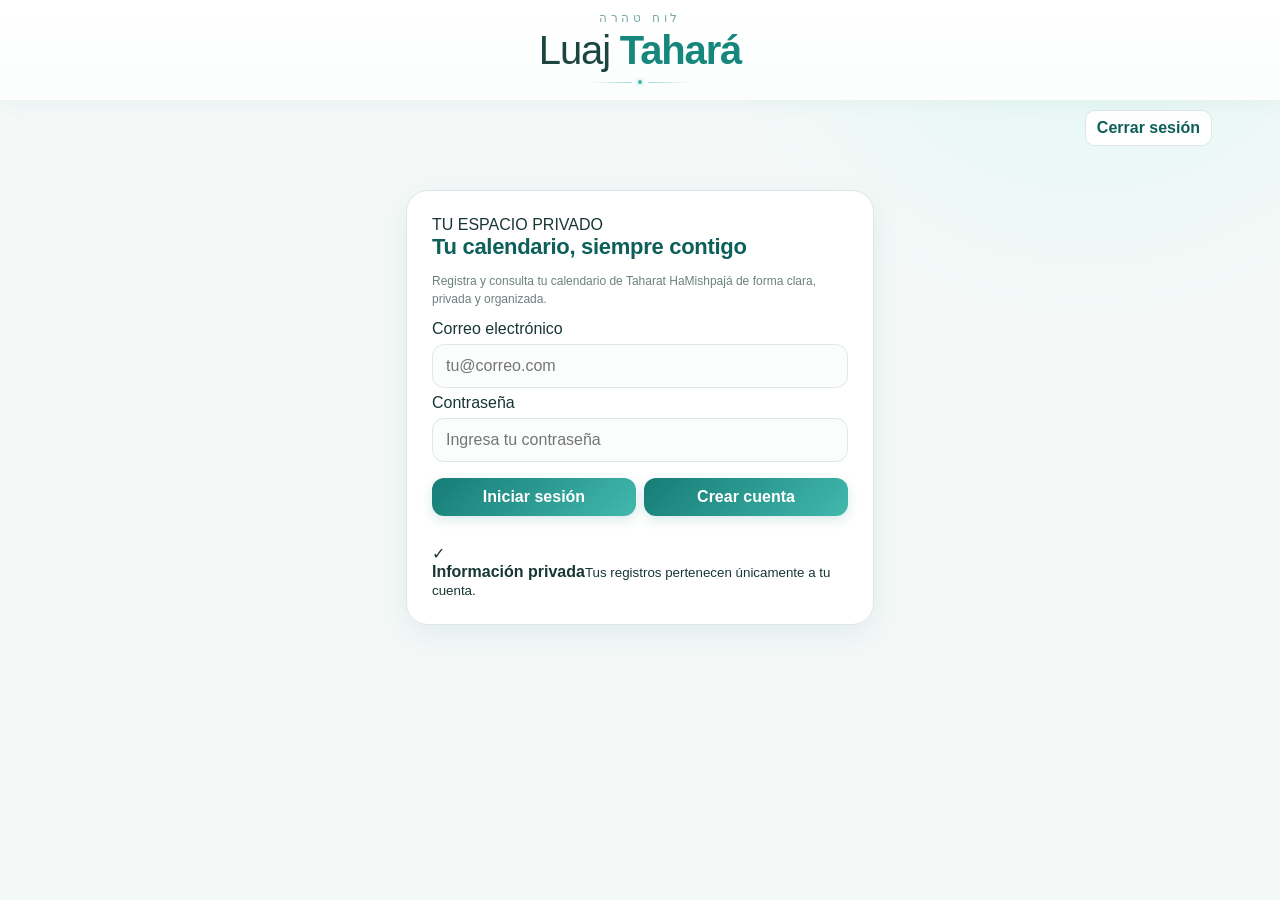
==== commit 95b1c8f6: "Redesign Luaj Tahara sign-in experience" ====
--- a/index.html
+++ b/index.html
@@ -1 +1 @@
-<!doctype html><html lang='es'><head><meta charset='utf-8'><meta name='viewport' content='width=device-width,initial-scale=1,viewport-fit=cover'><meta name='theme-color' content='#42b8ad'><meta name='apple-mobile-web-app-capable' content='yes'><meta name='apple-mobile-web-app-status-bar-style' content='default'><meta name='apple-mobile-web-app-title' content='Luaj Tahará'><link rel='manifest' href='manifest.webmanifest'><link rel='stylesheet' href='style.css'><link rel='stylesheet' href='theme-overrides.css?v=20260916-logo3'><title>Luaj Tahará · Calendario privado de Taharat HaMishpajá</title></head><body><header class='brandHeader'><div class='luajSignature' aria-label='Luaj Tahará'><span class='luajSignatureKicker'>לוח טהרה</span><span class='luajSignatureText'>Luaj <strong>Tahará</strong></span><span class='luajSignatureRule' aria-hidden='true'><i></i><b></b><i></i></span></div></header><div id='userBar' class='userBar'><div class='email' id='userEmail'></div><button id='logoutBtn' class='logoutBtn'>Cerrar sesión</button></div><section id='authWrap' class='authWrap'><div class='authCard'><h2>Tu calendario privado</h2><p>Regístrate o inicia sesión con correo y contraseña. Cada cuenta mantiene sus datos separados y protegidos.</p><input id='authEmail' type='email' autocomplete='email' placeholder='Correo electrónico'><input id='authPassword' type='password' autocomplete='current-password' placeholder='Contraseña'><div class='authBtns'><button id='loginBtn' class='btn'>Iniciar sesión</button><button id='signupBtn' class='btn'>Crear cuenta</button></div><div id='authMsg' class='authMsg'></div><div class='privacyNote'>Tus registros pertenecen únicamente a tu cuenta y se guardan de forma privada.</div></div></section><main id='appMain' class='wrap' style='display:none'><div class='toolbar'><button id='prev' aria-label='Mes anterior'>‹</button><div class='month' id='month'></div><button id='next' aria-label='Mes siguiente'>›</button></div><div class='calendarShell'><section class='calendarMain'><div class='card'><div class='legend'><span><i class='dot red'></i>Reiyá</span><span><i class='dot pink'></i>Ketem</span><span><i class='dot orange'></i>Beinonit / Or Zarúa / Creti Upleti</span><span><i class='dot green'></i>Hefsek</span><span><i class='dot white'></i>Shivá Nekiim</span><span><i class='dot blue'></i>Tevilá</span><span><i class='dot yellow'></i>HaJódesh / Haflagá</span><span><i class='dot purple'></i>Posible patrón</span></div></div><div class='week'><b>Dom</b><b>Lun</b><b>Mar</b><b>Mié</b><b>Jue</b><b>Vie</b><b>Shabat</b></div><div class='grid' id='grid'></div></section><aside class='card patternCard'><b>🔎 Alertas de posibles patrones · Kavúa</b><div class='notice'>El sistema solo detecta coincidencias matemáticas y las marca como <b>posible patrón</b>. No determina por sí solo un psak; conviene consultar al Rab/Posek con el historial.</div><div id='patterns'></div></aside></div><div class='card'><b>Configuración</b><div class='settings' style='margin-top:10px'><label>Yemei Hamtaná<select id='wait'><option>5</option><option>6</option><option selected>7</option></select></label><label class='switch'>Creti Upleti (día 31) <input id='d31' type='checkbox' checked></label><label class='switch'>Or Zarúa · Yom HaJódesh <input id='orJodesh' type='checkbox' checked></label><label class='switch'>Or Zarúa · Oná Beinonit <input id='orBeinoni' type='checkbox' checked></label><label class='switch'>Or Zarúa · Haflagá <input id='orHaflaga' type='checkbox'></label><label class='switch'>Jumrá · conservar Haflagá Aruká (récord histórico) <input id='haflagaAruka' type='checkbox'></label><label>Hashavúa · separación mínima (días)<input id='hashMin' type='number' min='1' max='60' value='20'></label><label>Hashavúa · separación máxima (días)<input id='hashMax' type='number' min='1' max='90' value='40'></label></div><p class='notice'>Estas opciones controlan avisos. Una nueva Reiyá cancela automáticamente la Oná Beinonit, Creti Upleti y Haflagá ordinaria pendientes que pertenecían a la Reiyá anterior, y recalcula desde la última Reiyá. Si se activa la Jumrá de Haflagá Aruká, el sistema conserva la Haflagá más larga de todo el historial como récord: si la Haflagá actual es más corta, se cuidan ambas; cuando una nueva Haflagá supera el récord, el nuevo número pasa a ser el récord. Esta Jumrá se suspende cuando hay Kavúa y no genera Or Zarúa ni Creti Upleti adicionales. Un día que ya tiene Reiyá queda bloqueado para otros registros hasta que se elimine esa Reiyá. Al eliminarla, también se elimina automáticamente el Hefsek de ese ciclo y, con él, sus Shivá Nekiim y Tevilá automáticos. El calendario no emite psak. Los patrones de kavúa se detectan matemáticamente y se muestran como “posible patrón — consultar Rab/Posek”. HaJódesh usa exclusivamente día hebreo + misma oná; Haflagá requiere 4 Reiyot para comprobar 3 Haflagot; todos los patrones respetan la oná correspondiente. Veset HaShavúa requiere 3 Reiyot en el mismo día de la semana y misma oná, cada una perteneciente a un ciclo distinto dentro de la ventana configurada; la próxima alerta se proyecta al mismo día semanal alrededor de 30 días después, no una semana después. Cuando un Kavúa queda matemáticamente establecido, se ocultan temporalmente Beinonit, HaJódesh ordinario y Haflagá ordinaria y se muestra la próxima oná del Kavúa para confirmar SÍ/NO. Para Mimaayán Patuaj, el sistema considera automáticamente como continuidad el periodo entre la Reiyá y su Hefsek; no hace falta marcar cada día de sangrado. Solo se permite un Ketem o una Reiyá por día, nunca ambos; los Ketamim pueden eliminarse si fueron registrados por error. Cada ciclo puede tener un solo Hefsek Tahará: si ya existe uno asociado a esa Reiyá, no se puede registrar otro en un día anterior ni posterior hasta eliminar el existente. Desde una Reiyá y hasta su Hefsek Tahará inclusive no se permite registrar Ketem. En la Oná de 12 horas donde se registró el Hefsek Tahará tampoco se permite registrar Reiyá ni Ketem. Síntomas y notas requieren escribir el texto antes de confirmar.</p></div><div class='card'><b>Historial</b><div id='events' class='events'></div><div class='notice' style='margin-top:10px'>Puedes guardar una copia local privada de tu historial y configuración. La exportación se crea directamente en tu dispositivo.</div><button class='btn' id='exportData' style='margin-top:10px'>Descargar mis datos</button><button class='btn danger' id='clear' style='margin-top:10px'>Borrar todos mis registros</button></div></main><div class='modal' id='modal'><div class='sheet'><h3 id='selTitle'></h3><div class='notice' id='selSub'></div><div class='choices' id='choices'></div><button class='btn close' id='close'>Cancelar</button></div></div><script src='app.js?v=20260915-0925'></script></body></html>+<!doctype html><html lang='es'><head><meta charset='utf-8'><meta name='viewport' content='width=device-width,initial-scale=1,viewport-fit=cover'><meta name='theme-color' content='#42b8ad'><meta name='apple-mobile-web-app-capable' content='yes'><meta name='apple-mobile-web-app-status-bar-style' content='default'><meta name='apple-mobile-web-app-title' content='Luaj Tahará'><link rel='manifest' href='manifest.webmanifest'><link rel='stylesheet' href='style.css'><link rel='stylesheet' href='theme-overrides.css?v=20260916-auth-premium'><title>Luaj Tahará · Calendario privado de Taharat HaMishpajá</title></head><body><header class='brandHeader'><div class='luajSignature' aria-label='Luaj Tahará'><span class='luajSignatureKicker'>לוח טהרה</span><span class='luajSignatureText'>Luaj <strong>Tahará</strong></span><span class='luajSignatureRule' aria-hidden='true'><i></i><b></b><i></i></span></div></header><div id='userBar' class='userBar'><div class='email' id='userEmail'></div><button id='logoutBtn' class='logoutBtn'>Cerrar sesión</button></div><section id='authWrap' class='authWrap'><div class='authGlow authGlowOne' aria-hidden='true'></div><div class='authGlow authGlowTwo' aria-hidden='true'></div><div class='authCard'><div class='authIntro'><span class='authEyebrow'>TU ESPACIO PRIVADO</span><h2>Tu calendario, siempre contigo</h2><p>Registra y consulta tu calendario de Taharat HaMishpajá de forma clara, privada y organizada.</p></div><div class='authForm'><label class='authField'><span>Correo electrónico</span><input id='authEmail' type='email' autocomplete='email' placeholder='tu@correo.com'></label><label class='authField'><span>Contraseña</span><input id='authPassword' type='password' autocomplete='current-password' placeholder='Ingresa tu contraseña'></label><div class='authBtns'><button id='loginBtn' class='btn'>Iniciar sesión</button><button id='signupBtn' class='btn authSecondary'>Crear cuenta</button></div><div id='authMsg' class='authMsg'></div></div><div class='authTrust'><span class='authShield' aria-hidden='true'>✓</span><div><b>Información privada</b><small>Tus registros pertenecen únicamente a tu cuenta.</small></div></div></div></section><main id='appMain' class='wrap' style='display:none'><div class='toolbar'><button id='prev' aria-label='Mes anterior'>‹</button><div class='month' id='month'></div><button id='next' aria-label='Mes siguiente'>›</button></div><div class='calendarShell'><section class='calendarMain'><div class='card'><div class='legend'><span><i class='dot red'></i>Reiyá</span><span><i class='dot pink'></i>Ketem</span><span><i class='dot orange'></i>Beinonit / Or Zarúa / Creti Upleti</span><span><i class='dot green'></i>Hefsek</span><span><i class='dot white'></i>Shivá Nekiim</span><span><i class='dot blue'></i>Tevilá</span><span><i class='dot yellow'></i>HaJódesh / Haflagá</span><span><i class='dot purple'></i>Posible patrón</span></div></div><div class='week'><b>Dom</b><b>Lun</b><b>Mar</b><b>Mié</b><b>Jue</b><b>Vie</b><b>Shabat</b></div><div class='grid' id='grid'></div></section><aside class='card patternCard'><b>🔎 Alertas de posibles patrones · Kavúa</b><div class='notice'>El sistema solo detecta coincidencias matemáticas y las marca como <b>posible patrón</b>. No determina por sí solo un psak; conviene consultar al Rab/Posek con el historial.</div><div id='patterns'></div></aside></div><div class='card'><b>Configuración</b><div class='settings' style='margin-top:10px'><label>Yemei Hamtaná<select id='wait'><option>5</option><option>6</option><option selected>7</option></select></label><label class='switch'>Creti Upleti (día 31) <input id='d31' type='checkbox' checked></label><label class='switch'>Or Zarúa · Yom HaJódesh <input id='orJodesh' type='checkbox' checked></label><label class='switch'>Or Zarúa · Oná Beinonit <input id='orBeinoni' type='checkbox' checked></label><label class='switch'>Or Zarúa · Haflagá <input id='orHaflaga' type='checkbox'></label><label class='switch'>Jumrá · conservar Haflagá Aruká (récord histórico) <input id='haflagaAruka' type='checkbox'></label><label>Hashavúa · separación mínima (días)<input id='hashMin' type='number' min='1' max='60' value='20'></label><label>Hashavúa · separación máxima (días)<input id='hashMax' type='number' min='1' max='90' value='40'></label></div><p class='notice'>Estas opciones controlan avisos. Una nueva Reiyá cancela automáticamente la Oná Beinonit, Creti Upleti y Haflagá ordinaria pendientes que pertenecían a la Reiyá anterior, y recalcula desde la última Reiyá. Si se activa la Jumrá de Haflagá Aruká, el sistema conserva la Haflagá más larga de todo el historial como récord: si la Haflagá actual es más corta, se cuidan ambas; cuando una nueva Haflagá supera el récord, el nuevo número pasa a ser el récord. Esta Jumrá se suspende cuando hay Kavúa y no genera Or Zarúa ni Creti Upleti adicionales. Un día que ya tiene Reiyá queda bloqueado para otros registros hasta que se elimine esa Reiyá. Al eliminarla, también se elimina automáticamente el Hefsek de ese ciclo y, con él, sus Shivá Nekiim y Tevilá automáticos. El calendario no emite psak. Los patrones de kavúa se detectan matemáticamente y se muestran como “posible patrón — consultar Rab/Posek”. HaJódesh usa exclusivamente día hebreo + misma oná; Haflagá requiere 4 Reiyot para comprobar 3 Haflagot; todos los patrones respetan la oná correspondiente. Veset HaShavúa requiere 3 Reiyot en el mismo día de la semana y misma oná, cada una perteneciente a un ciclo distinto dentro de la ventana configurada; la próxima alerta se proyecta al mismo día semanal alrededor de 30 días después, no una semana después. Cuando un Kavúa queda matemáticamente establecido, se ocultan temporalmente Beinonit, HaJódesh ordinario y Haflagá ordinaria y se muestra la próxima oná del Kavúa para confirmar SÍ/NO. Para Mimaayán Patuaj, el sistema considera automáticamente como continuidad el periodo entre la Reiyá y su Hefsek; no hace falta marcar cada día de sangrado. Solo se permite un Ketem o una Reiyá por día, nunca ambos; los Ketamim pueden eliminarse si fueron registrados por error. Cada ciclo puede tener un solo Hefsek Tahará: si ya existe uno asociado a esa Reiyá, no se puede registrar otro en un día anterior ni posterior hasta eliminar el existente. Desde una Reiyá y hasta su Hefsek Tahará inclusive no se permite registrar Ketem. En la Oná de 12 horas donde se registró el Hefsek Tahará tampoco se permite registrar Reiyá ni Ketem. Síntomas y notas requieren escribir el texto antes de confirmar.</p></div><div class='card'><b>Historial</b><div id='events' class='events'></div><div class='notice' style='margin-top:10px'>Puedes guardar una copia local privada de tu historial y configuración. La exportación se crea directamente en tu dispositivo.</div><button class='btn' id='exportData' style='margin-top:10px'>Descargar mis datos</button><button class='btn danger' id='clear' style='margin-top:10px'>Borrar todos mis registros</button></div></main><div class='modal' id='modal'><div class='sheet'><h3 id='selTitle'></h3><div class='notice' id='selSub'></div><div class='choices' id='choices'></div><button class='btn close' id='close'>Cancelar</button></div></div><script src='app.js?v=20260915-0925'></script></body></html>
--- a/theme-overrides.css
+++ b/theme-overrides.css
@@ -1 +1 @@
-.patternCard{background:linear-gradient(180deg,#d9efec 0%,#cfe8e4 100%)!important;border:1px solid #9fc8c3!important;box-shadow:0 8px 22px rgba(23,96,90,.10)!important}.patternCard>b{color:#0d5f5a!important}.patternCard .notice{color:#466c68!important}.patternAlert{background:rgba(255,255,255,.68)!important;border:1px solid #a9cbc7!important}.patternAlert>b:first-child{color:#c84b55!important}.patternAlert>b:not(:first-child){color:#5f4775!important}.kavuaStatus{background:rgba(255,255,255,.72)!important;border:1px solid #92bbb6!important}.kavuaStatus .tag{background:#c84b55!important;color:#fff!important;border-color:#c84b55!important;box-shadow:0 3px 10px rgba(200,75,85,.18)!important}.day{border:1.25px solid #7f918f!important;box-shadow:0 2px 7px rgba(18,55,52,.05)!important}.day:hover{border-color:#5f7471!important}.day.today{border:2.5px solid #16877d!important;background:linear-gradient(180deg,rgba(207,232,228,.72),rgba(255,255,255,.96))!important;box-shadow:0 0 0 3px rgba(22,135,125,.12),0 7px 20px rgba(13,95,90,.13)!important;position:relative;z-index:2}.day.today .date{background:rgba(159,200,195,.20)!important}.day.today .hday{color:#0d5f5a!important;font-weight:850!important}.day.today .civil{color:#176e67!important;font-weight:750!important}.date{border-bottom:1px solid #aebbb9!important}.userBar{display:flex!important;align-items:center!important}.userBar .email{margin-right:auto!important}.settingsBtn{display:none;align-items:center;justify-content:center;width:34px;height:34px;min-width:34px;border:0!important;background:transparent!important;color:#16877d;border-radius:0!important;padding:5px;font:inherit;cursor:pointer;margin:0 5px 0 0!important;line-height:1;box-shadow:none!important;outline-offset:2px}.settingsBtn:hover,.settingsBtn:active{background:transparent!important;border-radius:0!important;box-shadow:none!important}.settingsGearIcon{display:block;width:23px;height:23px;overflow:visible}.settingsModal{position:fixed;inset:0;z-index:12000;background:rgba(10,35,33,.48);display:none;align-items:center;justify-content:center;padding:18px;backdrop-filter:blur(5px)}.settingsModal.show{display:flex}.settingsOpen{overflow:hidden}.settingsSheet{width:min(820px,100%);height:min(780px,88vh);max-height:88vh;overflow:hidden;background:#f8fcfb;border:1px solid #cfe4e1;border-radius:26px;padding:22px;box-shadow:0 26px 80px rgba(10,35,33,.25);color:#173634;display:flex;flex-direction:column}.settingsHead{display:flex;align-items:center;justify-content:space-between;gap:14px;flex:0 0 auto}.settingsHead h2{margin:2px 0 0;color:#0d5f5a;font-size:28px}.settingsEyebrow{font-size:12px;text-transform:uppercase;letter-spacing:.12em;color:#6c8d89;font-weight:800}.settingsClose{width:42px;height:42px;border:1px solid #d4e6e3;border-radius:50%;background:#fff;color:#315e59;font-size:28px;line-height:1;cursor:pointer}.settingsTabs{display:flex;gap:7px;margin:18px 0 16px;padding:5px;background:#eaf4f2;border-radius:16px;overflow:auto;flex:0 0 auto}.settingsTab{flex:1;min-width:max-content;border:0;background:transparent;color:#557571;padding:10px 13px;border-radius:12px;font:inherit;font-weight:750;cursor:pointer}.settingsTab.active{background:#fff;color:#0d5f5a;box-shadow:0 3px 12px rgba(13,95,90,.10)}.settingsContent{flex:1 1 auto;min-height:0;overflow-y:auto;overflow-x:hidden;padding:0 3px 8px 0;overscroll-behavior:contain;-webkit-overflow-scrolling:touch}.settingsPane{display:none;min-height:100%}.settingsPane.active{display:block}.settingsPaneIntro{display:flex;flex-direction:column;gap:4px;margin:4px 2px 12px;color:#54736f}.settingsPaneIntro b{font-size:18px;color:#174f4a}.settingsPaneIntro span{font-size:14px}.settingsSlot>.card,.settingsMovedCard{margin:0!important;box-shadow:none!important;border:1px solid #d5e7e4!important;background:#fff!important}.settingsMovedCard>:scope>b:first-child{display:none}.settingsEmpty{padding:24px;text-align:center;border:1px dashed #bfd7d3;border-radius:16px;color:#6c8d89;background:#fff}.pwaInstallBtn{margin:12px auto 0;display:inline-flex;align-items:center;gap:8px;border:1px solid rgba(13,95,90,.18);background:#fff;color:#0d5f5a;padding:10px 15px;border-radius:999px;font:inherit;font-weight:700;cursor:pointer;box-shadow:0 5px 18px rgba(13,95,90,.10);transition:transform .16s ease,box-shadow .16s ease,background .16s ease}.pwaInstallBtn:hover{transform:translateY(-1px);box-shadow:0 7px 22px rgba(13,95,90,.14);background:#f5fbfa}.pwaInstallBtn:focus-visible{outline:3px solid rgba(66,184,173,.28);outline-offset:3px}.pwaInstallBtn:disabled{opacity:.6;cursor:wait}.installHelpModal{position:fixed;inset:0;z-index:10000;background:rgba(10,35,33,.46);display:none;align-items:flex-end;justify-content:center;padding:18px;backdrop-filter:blur(4px)}.installHelpModal.show{display:flex}.installHelpSheet{width:min(520px,100%);background:#fff;border:1px solid #dce9e7;border-radius:24px;padding:24px;box-shadow:0 24px 70px rgba(10,35,33,.24);position:relative;color:#173634}.installHelpClose{position:absolute;right:14px;top:10px;width:38px;height:38px;border:0;border-radius:50%;background:#f4f9f8;color:#173634;font-size:26px;cursor:pointer}.installHelpIcon{font-size:34px}.installHelpSheet h3{margin:8px 0 12px;color:#0d5f5a}.installHelpBody{line-height:1.55;color:#466c68}.installHelpBody ol{padding-left:22px}.installHelpBody li{margin:7px 0}.installHelpOk{width:100%;margin-top:14px}.brandHeader{position:sticky;top:0;z-index:100;display:flex!important;align-items:center;justify-content:center;min-height:80px;padding:12px 24px!important;background:#fff!important;border:0!important;border-bottom:1px solid rgba(22,135,125,.10)!important;box-shadow:0 5px 18px rgba(13,95,90,.055)!important;backdrop-filter:none!important}.brandHeader:before{display:none!important}.brandHeader h1{display:none!important}.luajSignature{display:flex;flex-direction:column;align-items:center;justify-content:center;font-family:"Avenir Next","Helvetica Neue",Arial,sans-serif;color:#173f3b;line-height:1;user-select:none}.luajSignatureText{font-size:33px;font-weight:350;letter-spacing:-1px;white-space:nowrap}.luajSignatureText strong{font-weight:610;color:#16877d}.luajSignatureAccent{display:flex;align-items:center;justify-content:center;gap:5px;width:78px;height:10px;margin-top:7px}.luajSignatureAccent i{display:block;width:24px;height:1px;background:linear-gradient(90deg,transparent,rgba(22,135,125,.48))}.luajSignatureAccent i:last-child{transform:scaleX(-1)}.luajSignatureAccent b{position:relative;display:block;width:7px;height:7px;transform:rotate(45deg);border:1.5px solid #42b8ad;background:#fff;border-radius:1px}.luajSignatureAccent b:after{content:"";position:absolute;width:2px;height:2px;border-radius:50%;background:#16877d;left:1px;top:1px}@media(min-width:700px){.installHelpModal{align-items:center}.pwaInstallBtn{margin-top:14px}.brandHeader{min-height:90px}.luajSignatureText{font-size:39px}.luajSignatureAccent{width:92px;margin-top:8px}.luajSignatureAccent i{width:29px}}@media(max-width:700px){.patternCard{background:linear-gradient(180deg,#d9efec 0%,#cfe8e4 100%)!important}.day{border:1.15px solid #7f918f!important}.day.today{border:2.25px solid #16877d!important;box-shadow:0 0 0 2px rgba(22,135,125,.12),0 5px 15px rgba(13,95,90,.12)!important}.settingsModal{align-items:flex-end;padding:0}.settingsSheet{width:100%;height:88dvh;max-height:88dvh;border-radius:24px 24px 0 0;padding:18px 14px max(20px,env(safe-area-inset-bottom));}.settingsHead h2{font-size:24px}.settingsBtn{width:32px;height:32px;min-width:32px;margin-right:4px!important;padding:5px}.settingsGearIcon{width:21px;height:21px}.settingsTabs{gap:4px}.settingsTab{font-size:13px;padding:9px 10px}.settingsContent{padding-right:2px}.pwaInstallBtn{font-size:14px;padding:9px 13px}.installHelpSheet{border-radius:20px;padding:22px 18px}.brandHeader{min-height:70px;padding:9px 14px!important}.luajSignatureText{font-size:30px;letter-spacing:-.7px}.luajSignatureAccent{width:68px;height:8px;margin-top:5px}.luajSignatureAccent i{width:20px}.luajSignatureAccent b{width:6px;height:6px}}+.patternCard{background:linear-gradient(180deg,#d9efec 0%,#cfe8e4 100%)!important;border:1px solid #9fc8c3!important;box-shadow:0 8px 22px rgba(23,96,90,.10)!important}.patternCard>b{color:#0d5f5a!important}.patternCard .notice{color:#466c68!important}.patternAlert{background:rgba(255,255,255,.68)!important;border:1px solid #a9cbc7!important}.patternAlert>b:first-child{color:#c84b55!important}.patternAlert>b:not(:first-child){color:#5f4775!important}.kavuaStatus{background:rgba(255,255,255,.72)!important;border:1px solid #92bbb6!important}.kavuaStatus .tag{background:#c84b55!important;color:#fff!important;border-color:#c84b55!important;box-shadow:0 3px 10px rgba(200,75,85,.18)!important}.day{border:1.25px solid #7f918f!important;box-shadow:0 2px 7px rgba(18,55,52,.05)!important}.day:hover{border-color:#5f7471!important}.day.today{border:2.5px solid #16877d!important;background:linear-gradient(180deg,rgba(207,232,228,.72),rgba(255,255,255,.96))!important;box-shadow:0 0 0 3px rgba(22,135,125,.12),0 7px 20px rgba(13,95,90,.13)!important;position:relative;z-index:2}.day.today .date{background:rgba(159,200,195,.20)!important}.day.today .hday{color:#0d5f5a!important;font-weight:850!important}.day.today .civil{color:#176e67!important;font-weight:750!important}.date{border-bottom:1px solid #aebbb9!important}.userBar{display:flex!important;align-items:center!important}.userBar .email{margin-right:auto!important}.settingsBtn{display:none;align-items:center;justify-content:center;width:34px;height:34px;min-width:34px;border:0!important;background:transparent!important;color:#16877d;border-radius:0!important;padding:5px;font:inherit;cursor:pointer;margin:0 5px 0 0!important;line-height:1;box-shadow:none!important;outline-offset:2px}.settingsBtn:hover,.settingsBtn:active{background:transparent!important;border-radius:0!important;box-shadow:none!important}.settingsGearIcon{display:block;width:23px;height:23px;overflow:visible}.settingsModal{position:fixed;inset:0;z-index:12000;background:rgba(10,35,33,.48);display:none;align-items:center;justify-content:center;padding:18px;backdrop-filter:blur(5px)}.settingsModal.show{display:flex}.settingsOpen{overflow:hidden}.settingsSheet{width:min(820px,100%);height:min(780px,88vh);max-height:88vh;overflow:hidden;background:#f8fcfb;border:1px solid #cfe4e1;border-radius:26px;padding:22px;box-shadow:0 26px 80px rgba(10,35,33,.25);color:#173634;display:flex;flex-direction:column}.settingsHead{display:flex;align-items:center;justify-content:space-between;gap:14px;flex:0 0 auto}.settingsHead h2{margin:2px 0 0;color:#0d5f5a;font-size:28px}.settingsEyebrow{font-size:12px;text-transform:uppercase;letter-spacing:.12em;color:#6c8d89;font-weight:800}.settingsClose{width:42px;height:42px;border:1px solid #d4e6e3;border-radius:50%;background:#fff;color:#315e59;font-size:28px;line-height:1;cursor:pointer}.settingsTabs{display:flex;gap:7px;margin:18px 0 16px;padding:5px;background:#eaf4f2;border-radius:16px;overflow:auto;flex:0 0 auto}.settingsTab{flex:1;min-width:max-content;border:0;background:transparent;color:#557571;padding:10px 13px;border-radius:12px;font:inherit;font-weight:750;cursor:pointer}.settingsTab.active{background:#fff;color:#0d5f5a;box-shadow:0 3px 12px rgba(13,95,90,.10)}.settingsContent{flex:1 1 auto;min-height:0;overflow-y:auto;overflow-x:hidden;padding:0 3px 8px 0;overscroll-behavior:contain;-webkit-overflow-scrolling:touch}.settingsPane{display:none;min-height:100%}.settingsPane.active{display:block}.settingsPaneIntro{display:flex;flex-direction:column;gap:4px;margin:4px 2px 12px;color:#54736f}.settingsPaneIntro b{font-size:18px;color:#174f4a}.settingsPaneIntro span{font-size:14px}.settingsSlot>.card,.settingsMovedCard{margin:0!important;box-shadow:none!important;border:1px solid #d5e7e4!important;background:#fff!important}.settingsMovedCard>:scope>b:first-child{display:none}.settingsEmpty{padding:24px;text-align:center;border:1px dashed #bfd7d3;border-radius:16px;color:#6c8d89;background:#fff}.pwaInstallBtn{margin:12px auto 0;display:inline-flex;align-items:center;gap:8px;border:1px solid rgba(13,95,90,.18);background:#fff;color:#0d5f5a;padding:10px 15px;border-radius:999px;font:inherit;font-weight:700;cursor:pointer;box-shadow:0 5px 18px rgba(13,95,90,.10);transition:transform .16s ease,box-shadow .16s ease,background .16s ease}.pwaInstallBtn:hover{transform:translateY(-1px);box-shadow:0 7px 22px rgba(13,95,90,.14);background:#f5fbfa}.pwaInstallBtn:focus-visible{outline:3px solid rgba(66,184,173,.28);outline-offset:3px}.pwaInstallBtn:disabled{opacity:.6;cursor:wait}.installHelpModal{position:fixed;inset:0;z-index:10000;background:rgba(10,35,33,.46);display:none;align-items:flex-end;justify-content:center;padding:18px;backdrop-filter:blur(4px)}.installHelpModal.show{display:flex}.installHelpSheet{width:min(520px,100%);background:#fff;border:1px solid #dce9e7;border-radius:24px;padding:24px;box-shadow:0 24px 70px rgba(10,35,33,.24);position:relative;color:#173634}.installHelpClose{position:absolute;right:14px;top:10px;width:38px;height:38px;border:0;border-radius:50%;background:#f4f9f8;color:#173634;font-size:26px;cursor:pointer}.installHelpIcon{font-size:34px}.installHelpSheet h3{margin:8px 0 12px;color:#0d5f5a}.installHelpBody{line-height:1.55;color:#466c68}.installHelpBody ol{padding-left:22px}.installHelpBody li{margin:7px 0}.installHelpOk{width:100%;margin-top:14px}.brandHeader{position:sticky;top:0;z-index:100;display:flex!important;align-items:center;justify-content:center;min-height:91px;padding:10px 24px 12px!important;background:linear-gradient(180deg,#fff 0%,#fbfefd 100%)!important;border:0!important;border-bottom:1px solid rgba(22,135,125,.09)!important;box-shadow:0 5px 18px rgba(13,95,90,.045)!important;backdrop-filter:none!important}.brandHeader:before{display:none!important}.brandHeader h1{display:none!important}.luajSignature{display:flex;flex-direction:column;align-items:center;justify-content:center;font-family:"Avenir Next","Helvetica Neue",Arial,sans-serif;color:#173f3b;line-height:1;user-select:none}.luajSignatureKicker{font-family:Arial,"Noto Sans Hebrew",sans-serif;font-size:11px;font-weight:500;letter-spacing:3.2px;color:#6b9e98;margin:0 0 5px;direction:rtl;opacity:.88}.luajSignatureText{font-size:34px;font-weight:300;letter-spacing:-1.15px;white-space:nowrap;color:#1b4541}.luajSignatureText strong{font-weight:600;color:#16877d}.luajSignatureRule{display:flex;align-items:center;justify-content:center;gap:6px;width:105px;height:8px;margin-top:7px}.luajSignatureRule i{display:block;width:38px;height:1px}.luajSignatureRule i:first-child{background:linear-gradient(90deg,transparent,rgba(66,184,173,.48))}.luajSignatureRule i:last-child{background:linear-gradient(90deg,rgba(66,184,173,.48),transparent)}.luajSignatureRule b{display:block;width:4px;height:4px;border-radius:50%;background:#42b8ad;box-shadow:0 0 0 3px rgba(66,184,173,.09)}@media(min-width:700px){.installHelpModal{align-items:center}.pwaInstallBtn{margin-top:14px}.brandHeader{min-height:101px}.luajSignatureKicker{font-size:12px;letter-spacing:3.7px;margin-bottom:6px}.luajSignatureText{font-size:40px}.luajSignatureRule{width:122px;margin-top:8px}.luajSignatureRule i{width:45px}}@media(max-width:700px){.patternCard{background:linear-gradient(180deg,#d9efec 0%,#cfe8e4 100%)!important}.day{border:1.15px solid #7f918f!important}.day.today{border:2.25px solid #16877d!important;box-shadow:0 0 0 2px rgba(22,135,125,.12),0 5px 15px rgba(13,95,90,.12)!important}.settingsModal{align-items:flex-end;padding:0}.settingsSheet{width:100%;height:88dvh;max-height:88dvh;border-radius:24px 24px 0 0;padding:18px 14px max(20px,env(safe-area-inset-bottom));}.settingsHead h2{font-size:24px}.settingsBtn{width:32px;height:32px;min-width:32px;margin-right:4px!important;padding:5px}.settingsGearIcon{width:21px;height:21px}.settingsTabs{gap:4px}.settingsTab{font-size:13px;padding:9px 10px}.settingsContent{padding-right:2px}.pwaInstallBtn{font-size:14px;padding:9px 13px}.installHelpSheet{border-radius:20px;padding:22px 18px}.brandHeader{min-height:80px;padding:8px 14px 10px!important}.luajSignatureKicker{font-size:10px;letter-spacing:2.8px;margin-bottom:4px}.luajSignatureText{font-size:30px;letter-spacing:-.8px}.luajSignatureRule{width:91px;height:7px;margin-top:6px}.luajSignatureRule i{width:32px}.luajSignatureRule b{width:3px;height:3px}}
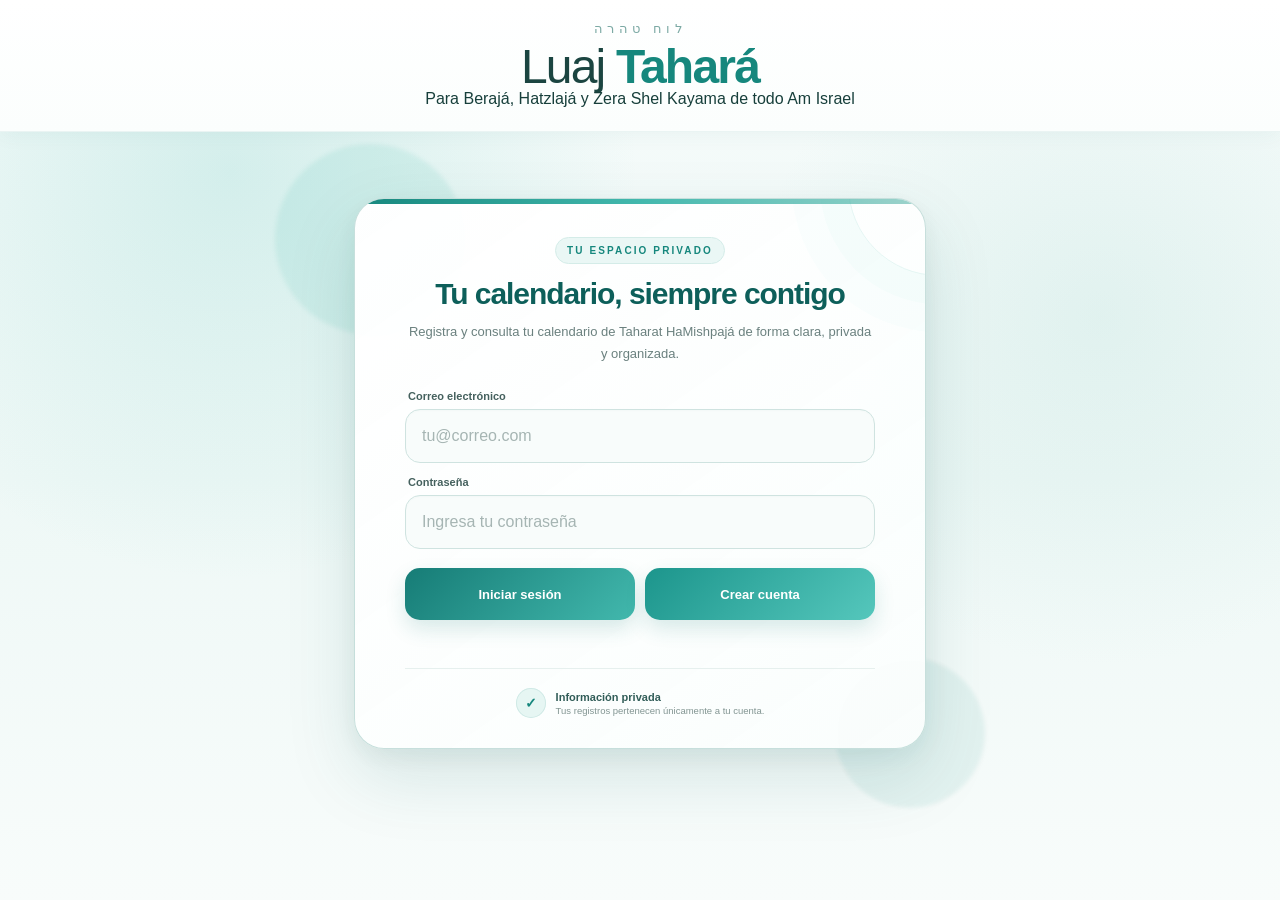
==== commit b1385bfe: "Add dedication beneath Luaj Tahara logo" ====
--- a/index.html
+++ b/index.html
@@ -1 +1 @@
-<!doctype html><html lang='es'><head><meta charset='utf-8'><meta name='viewport' content='width=device-width,initial-scale=1,viewport-fit=cover'><meta name='theme-color' content='#42b8ad'><meta name='apple-mobile-web-app-capable' content='yes'><meta name='apple-mobile-web-app-status-bar-style' content='default'><meta name='apple-mobile-web-app-title' content='Luaj Tahará'><link rel='manifest' href='manifest.webmanifest'><link rel='stylesheet' href='style.css'><link rel='stylesheet' href='theme-overrides.css?v=20260916-auth-premium'><title>Luaj Tahará · Calendario privado de Taharat HaMishpajá</title></head><body><header class='brandHeader'><div class='luajSignature' aria-label='Luaj Tahará'><span class='luajSignatureKicker'>לוח טהרה</span><span class='luajSignatureText'>Luaj <strong>Tahará</strong></span><span class='luajSignatureRule' aria-hidden='true'><i></i><b></b><i></i></span></div></header><div id='userBar' class='userBar'><div class='email' id='userEmail'></div><button id='logoutBtn' class='logoutBtn'>Cerrar sesión</button></div><section id='authWrap' class='authWrap'><div class='authGlow authGlowOne' aria-hidden='true'></div><div class='authGlow authGlowTwo' aria-hidden='true'></div><div class='authCard'><div class='authIntro'><span class='authEyebrow'>TU ESPACIO PRIVADO</span><h2>Tu calendario, siempre contigo</h2><p>Registra y consulta tu calendario de Taharat HaMishpajá de forma clara, privada y organizada.</p></div><div class='authForm'><label class='authField'><span>Correo electrónico</span><input id='authEmail' type='email' autocomplete='email' placeholder='tu@correo.com'></label><label class='authField'><span>Contraseña</span><input id='authPassword' type='password' autocomplete='current-password' placeholder='Ingresa tu contraseña'></label><div class='authBtns'><button id='loginBtn' class='btn'>Iniciar sesión</button><button id='signupBtn' class='btn authSecondary'>Crear cuenta</button></div><div id='authMsg' class='authMsg'></div></div><div class='authTrust'><span class='authShield' aria-hidden='true'>✓</span><div><b>Información privada</b><small>Tus registros pertenecen únicamente a tu cuenta.</small></div></div></div></section><main id='appMain' class='wrap' style='display:none'><div class='toolbar'><button id='prev' aria-label='Mes anterior'>‹</button><div class='month' id='month'></div><button id='next' aria-label='Mes siguiente'>›</button></div><div class='calendarShell'><section class='calendarMain'><div class='card'><div class='legend'><span><i class='dot red'></i>Reiyá</span><span><i class='dot pink'></i>Ketem</span><span><i class='dot orange'></i>Beinonit / Or Zarúa / Creti Upleti</span><span><i class='dot green'></i>Hefsek</span><span><i class='dot white'></i>Shivá Nekiim</span><span><i class='dot blue'></i>Tevilá</span><span><i class='dot yellow'></i>HaJódesh / Haflagá</span><span><i class='dot purple'></i>Posible patrón</span></div></div><div class='week'><b>Dom</b><b>Lun</b><b>Mar</b><b>Mié</b><b>Jue</b><b>Vie</b><b>Shabat</b></div><div class='grid' id='grid'></div></section><aside class='card patternCard'><b>🔎 Alertas de posibles patrones · Kavúa</b><div class='notice'>El sistema solo detecta coincidencias matemáticas y las marca como <b>posible patrón</b>. No determina por sí solo un psak; conviene consultar al Rab/Posek con el historial.</div><div id='patterns'></div></aside></div><div class='card'><b>Configuración</b><div class='settings' style='margin-top:10px'><label>Yemei Hamtaná<select id='wait'><option>5</option><option>6</option><option selected>7</option></select></label><label class='switch'>Creti Upleti (día 31) <input id='d31' type='checkbox' checked></label><label class='switch'>Or Zarúa · Yom HaJódesh <input id='orJodesh' type='checkbox' checked></label><label class='switch'>Or Zarúa · Oná Beinonit <input id='orBeinoni' type='checkbox' checked></label><label class='switch'>Or Zarúa · Haflagá <input id='orHaflaga' type='checkbox'></label><label class='switch'>Jumrá · conservar Haflagá Aruká (récord histórico) <input id='haflagaAruka' type='checkbox'></label><label>Hashavúa · separación mínima (días)<input id='hashMin' type='number' min='1' max='60' value='20'></label><label>Hashavúa · separación máxima (días)<input id='hashMax' type='number' min='1' max='90' value='40'></label></div><p class='notice'>Estas opciones controlan avisos. Una nueva Reiyá cancela automáticamente la Oná Beinonit, Creti Upleti y Haflagá ordinaria pendientes que pertenecían a la Reiyá anterior, y recalcula desde la última Reiyá. Si se activa la Jumrá de Haflagá Aruká, el sistema conserva la Haflagá más larga de todo el historial como récord: si la Haflagá actual es más corta, se cuidan ambas; cuando una nueva Haflagá supera el récord, el nuevo número pasa a ser el récord. Esta Jumrá se suspende cuando hay Kavúa y no genera Or Zarúa ni Creti Upleti adicionales. Un día que ya tiene Reiyá queda bloqueado para otros registros hasta que se elimine esa Reiyá. Al eliminarla, también se elimina automáticamente el Hefsek de ese ciclo y, con él, sus Shivá Nekiim y Tevilá automáticos. El calendario no emite psak. Los patrones de kavúa se detectan matemáticamente y se muestran como “posible patrón — consultar Rab/Posek”. HaJódesh usa exclusivamente día hebreo + misma oná; Haflagá requiere 4 Reiyot para comprobar 3 Haflagot; todos los patrones respetan la oná correspondiente. Veset HaShavúa requiere 3 Reiyot en el mismo día de la semana y misma oná, cada una perteneciente a un ciclo distinto dentro de la ventana configurada; la próxima alerta se proyecta al mismo día semanal alrededor de 30 días después, no una semana después. Cuando un Kavúa queda matemáticamente establecido, se ocultan temporalmente Beinonit, HaJódesh ordinario y Haflagá ordinaria y se muestra la próxima oná del Kavúa para confirmar SÍ/NO. Para Mimaayán Patuaj, el sistema considera automáticamente como continuidad el periodo entre la Reiyá y su Hefsek; no hace falta marcar cada día de sangrado. Solo se permite un Ketem o una Reiyá por día, nunca ambos; los Ketamim pueden eliminarse si fueron registrados por error. Cada ciclo puede tener un solo Hefsek Tahará: si ya existe uno asociado a esa Reiyá, no se puede registrar otro en un día anterior ni posterior hasta eliminar el existente. Desde una Reiyá y hasta su Hefsek Tahará inclusive no se permite registrar Ketem. En la Oná de 12 horas donde se registró el Hefsek Tahará tampoco se permite registrar Reiyá ni Ketem. Síntomas y notas requieren escribir el texto antes de confirmar.</p></div><div class='card'><b>Historial</b><div id='events' class='events'></div><div class='notice' style='margin-top:10px'>Puedes guardar una copia local privada de tu historial y configuración. La exportación se crea directamente en tu dispositivo.</div><button class='btn' id='exportData' style='margin-top:10px'>Descargar mis datos</button><button class='btn danger' id='clear' style='margin-top:10px'>Borrar todos mis registros</button></div></main><div class='modal' id='modal'><div class='sheet'><h3 id='selTitle'></h3><div class='notice' id='selSub'></div><div class='choices' id='choices'></div><button class='btn close' id='close'>Cancelar</button></div></div><script src='app.js?v=20260915-0925'></script></body></html>+<!doctype html><html lang='es'><head><meta charset='utf-8'><meta name='viewport' content='width=device-width,initial-scale=1,viewport-fit=cover'><meta name='theme-color' content='#42b8ad'><meta name='apple-mobile-web-app-capable' content='yes'><meta name='apple-mobile-web-app-status-bar-style' content='default'><meta name='apple-mobile-web-app-title' content='Luaj Tahará'><link rel='manifest' href='manifest.webmanifest'><link rel='stylesheet' href='style.css'><link rel='stylesheet' href='theme-overrides.css?v=20260916-dedication'><title>Luaj Tahará · Calendario privado de Taharat HaMishpajá</title></head><body><header class='brandHeader'><div class='luajSignature' aria-label='Luaj Tahará'><span class='luajSignatureKicker'>לוח טהרה</span><span class='luajSignatureText'>Luaj <strong>Tahará</strong></span><span class='luajDedication'>Para Berajá, Hatzlajá y Zera Shel Kayama de todo Am Israel</span></div></header><div id='userBar' class='userBar'><div class='email' id='userEmail'></div><button id='logoutBtn' class='logoutBtn'>Cerrar sesión</button></div><section id='authWrap' class='authWrap'><div class='authGlow authGlowOne' aria-hidden='true'></div><div class='authGlow authGlowTwo' aria-hidden='true'></div><div class='authCard'><div class='authIntro'><span class='authEyebrow'>TU ESPACIO PRIVADO</span><h2>Tu calendario, siempre contigo</h2><p>Registra y consulta tu calendario de Taharat HaMishpajá de forma clara, privada y organizada.</p></div><div class='authForm'><label class='authField'><span>Correo electrónico</span><input id='authEmail' type='email' autocomplete='email' placeholder='tu@correo.com'></label><label class='authField'><span>Contraseña</span><input id='authPassword' type='password' autocomplete='current-password' placeholder='Ingresa tu contraseña'></label><div class='authBtns'><button id='loginBtn' class='btn'>Iniciar sesión</button><button id='signupBtn' class='btn authSecondary'>Crear cuenta</button></div><div id='authMsg' class='authMsg'></div></div><div class='authTrust'><span class='authShield' aria-hidden='true'>✓</span><div><b>Información privada</b><small>Tus registros pertenecen únicamente a tu cuenta.</small></div></div></div></section><main id='appMain' class='wrap' style='display:none'><div class='toolbar'><button id='prev' aria-label='Mes anterior'>‹</button><div class='month' id='month'></div><button id='next' aria-label='Mes siguiente'>›</button></div><div class='calendarShell'><section class='calendarMain'><div class='card'><div class='legend'><span><i class='dot red'></i>Reiyá</span><span><i class='dot pink'></i>Ketem</span><span><i class='dot orange'></i>Beinonit / Or Zarúa / Creti Upleti</span><span><i class='dot green'></i>Hefsek</span><span><i class='dot white'></i>Shivá Nekiim</span><span><i class='dot blue'></i>Tevilá</span><span><i class='dot yellow'></i>HaJódesh / Haflagá</span><span><i class='dot purple'></i>Posible patrón</span></div></div><div class='week'><b>Dom</b><b>Lun</b><b>Mar</b><b>Mié</b><b>Jue</b><b>Vie</b><b>Shabat</b></div><div class='grid' id='grid'></div></section><aside class='card patternCard'><b>🔎 Alertas de posibles patrones · Kavúa</b><div class='notice'>El sistema solo detecta coincidencias matemáticas y las marca como <b>posible patrón</b>. No determina por sí solo un psak; conviene consultar al Rab/Posek con el historial.</div><div id='patterns'></div></aside></div><div class='card'><b>Configuración</b><div class='settings' style='margin-top:10px'><label>Yemei Hamtaná<select id='wait'><option>5</option><option>6</option><option selected>7</option></select></label><label class='switch'>Creti Upleti (día 31) <input id='d31' type='checkbox' checked></label><label class='switch'>Or Zarúa · Yom HaJódesh <input id='orJodesh' type='checkbox' checked></label><label class='switch'>Or Zarúa · Oná Beinonit <input id='orBeinoni' type='checkbox' checked></label><label class='switch'>Or Zarúa · Haflagá <input id='orHaflaga' type='checkbox'></label><label class='switch'>Jumrá · conservar Haflagá Aruká (récord histórico) <input id='haflagaAruka' type='checkbox'></label><label>Hashavúa · separación mínima (días)<input id='hashMin' type='number' min='1' max='60' value='20'></label><label>Hashavúa · separación máxima (días)<input id='hashMax' type='number' min='1' max='90' value='40'></label></div><p class='notice'>Estas opciones controlan avisos. Una nueva Reiyá cancela automáticamente la Oná Beinonit, Creti Upleti y Haflagá ordinaria pendientes que pertenecían a la Reiyá anterior, y recalcula desde la última Reiyá. Si se activa la Jumrá de Haflagá Aruká, el sistema conserva la Haflagá más larga de todo el historial como récord: si la Haflagá actual es más corta, se cuidan ambas; cuando una nueva Haflagá supera el récord, el nuevo número pasa a ser el récord. Esta Jumrá se suspende cuando hay Kavúa y no genera Or Zarúa ni Creti Upleti adicionales. Un día que ya tiene Reiyá queda bloqueado para otros registros hasta que se elimine esa Reiyá. Al eliminarla, también se elimina automáticamente el Hefsek de ese ciclo y, con él, sus Shivá Nekiim y Tevilá automáticos. El calendario no emite psak. Los patrones de kavúa se detectan matemáticamente y se muestran como “posible patrón — consultar Rab/Posek”. HaJódesh usa exclusivamente día hebreo + misma oná; Haflagá requiere 4 Reiyot para comprobar 3 Haflagot; todos los patrones respetan la oná correspondiente. Veset HaShavúa requiere 3 Reiyot en el mismo día de la semana y misma oná, cada una perteneciente a un ciclo distinto dentro de la ventana configurada; la próxima alerta se proyecta al mismo día semanal alrededor de 30 días después, no una semana después. Cuando un Kavúa queda matemáticamente establecido, se ocultan temporalmente Beinonit, HaJódesh ordinario y Haflagá ordinaria y se muestra la próxima oná del Kavúa para confirmar SÍ/NO. Para Mimaayán Patuaj, el sistema considera automáticamente como continuidad el periodo entre la Reiyá y su Hefsek; no hace falta marcar cada día de sangrado. Solo se permite un Ketem o una Reiyá por día, nunca ambos; los Ketamim pueden eliminarse si fueron registrados por error. Cada ciclo puede tener un solo Hefsek Tahará: si ya existe uno asociado a esa Reiyá, no se puede registrar otro en un día anterior ni posterior hasta eliminar el existente. Desde una Reiyá y hasta su Hefsek Tahará inclusive no se permite registrar Ketem. En la Oná de 12 horas donde se registró el Hefsek Tahará tampoco se permite registrar Reiyá ni Ketem. Síntomas y notas requieren escribir el texto antes de confirmar.</p></div><div class='card'><b>Historial</b><div id='events' class='events'></div><div class='notice' style='margin-top:10px'>Puedes guardar una copia local privada de tu historial y configuración. La exportación se crea directamente en tu dispositivo.</div><button class='btn' id='exportData' style='margin-top:10px'>Descargar mis datos</button><button class='btn danger' id='clear' style='margin-top:10px'>Borrar todos mis registros</button></div></main><div class='modal' id='modal'><div class='sheet'><h3 id='selTitle'></h3><div class='notice' id='selSub'></div><div class='choices' id='choices'></div><button class='btn close' id='close'>Cancelar</button></div></div><script src='app.js?v=20260915-0925'></script></body></html>
--- a/theme-overrides.css
+++ b/theme-overrides.css
@@ -1 +1 @@
-.patternCard{background:linear-gradient(180deg,#d9efec 0%,#cfe8e4 100%)!important;border:1px solid #9fc8c3!important;box-shadow:0 8px 22px rgba(23,96,90,.10)!important}.patternCard>b{color:#0d5f5a!important}.patternCard .notice{color:#466c68!important}.patternAlert{background:rgba(255,255,255,.68)!important;border:1px solid #a9cbc7!important}.patternAlert>b:first-child{color:#c84b55!important}.patternAlert>b:not(:first-child){color:#5f4775!important}.kavuaStatus{background:rgba(255,255,255,.72)!important;border:1px solid #92bbb6!important}.kavuaStatus .tag{background:#c84b55!important;color:#fff!important;border-color:#c84b55!important;box-shadow:0 3px 10px rgba(200,75,85,.18)!important}.day{border:1.25px solid #7f918f!important;box-shadow:0 2px 7px rgba(18,55,52,.05)!important}.day:hover{border-color:#5f7471!important}.day.today{border:2.5px solid #16877d!important;background:linear-gradient(180deg,rgba(207,232,228,.72),rgba(255,255,255,.96))!important;box-shadow:0 0 0 3px rgba(22,135,125,.12),0 7px 20px rgba(13,95,90,.13)!important;position:relative;z-index:2}.day.today .date{background:rgba(159,200,195,.20)!important}.day.today .hday{color:#0d5f5a!important;font-weight:850!important}.day.today .civil{color:#176e67!important;font-weight:750!important}.date{border-bottom:1px solid #aebbb9!important}.userBar{display:flex!important;align-items:center!important}.userBar .email{margin-right:auto!important}.settingsBtn{display:none;align-items:center;justify-content:center;width:34px;height:34px;min-width:34px;border:0!important;background:transparent!important;color:#16877d;border-radius:0!important;padding:5px;font:inherit;cursor:pointer;margin:0 5px 0 0!important;line-height:1;box-shadow:none!important;outline-offset:2px}.settingsBtn:hover,.settingsBtn:active{background:transparent!important;border-radius:0!important;box-shadow:none!important}.settingsGearIcon{display:block;width:23px;height:23px;overflow:visible}.settingsModal{position:fixed;inset:0;z-index:12000;background:rgba(10,35,33,.48);display:none;align-items:center;justify-content:center;padding:18px;backdrop-filter:blur(5px)}.settingsModal.show{display:flex}.settingsOpen{overflow:hidden}.settingsSheet{width:min(820px,100%);height:min(780px,88vh);max-height:88vh;overflow:hidden;background:#f8fcfb;border:1px solid #cfe4e1;border-radius:26px;padding:22px;box-shadow:0 26px 80px rgba(10,35,33,.25);color:#173634;display:flex;flex-direction:column}.settingsHead{display:flex;align-items:center;justify-content:space-between;gap:14px;flex:0 0 auto}.settingsHead h2{margin:2px 0 0;color:#0d5f5a;font-size:28px}.settingsEyebrow{font-size:12px;text-transform:uppercase;letter-spacing:.12em;color:#6c8d89;font-weight:800}.settingsClose{width:42px;height:42px;border:1px solid #d4e6e3;border-radius:50%;background:#fff;color:#315e59;font-size:28px;line-height:1;cursor:pointer}.settingsTabs{display:flex;gap:7px;margin:18px 0 16px;padding:5px;background:#eaf4f2;border-radius:16px;overflow:auto;flex:0 0 auto}.settingsTab{flex:1;min-width:max-content;border:0;background:transparent;color:#557571;padding:10px 13px;border-radius:12px;font:inherit;font-weight:750;cursor:pointer}.settingsTab.active{background:#fff;color:#0d5f5a;box-shadow:0 3px 12px rgba(13,95,90,.10)}.settingsContent{flex:1 1 auto;min-height:0;overflow-y:auto;overflow-x:hidden;padding:0 3px 8px 0;overscroll-behavior:contain;-webkit-overflow-scrolling:touch}.settingsPane{display:none;min-height:100%}.settingsPane.active{display:block}.settingsPaneIntro{display:flex;flex-direction:column;gap:4px;margin:4px 2px 12px;color:#54736f}.settingsPaneIntro b{font-size:18px;color:#174f4a}.settingsPaneIntro span{font-size:14px}.settingsSlot>.card,.settingsMovedCard{margin:0!important;box-shadow:none!important;border:1px solid #d5e7e4!important;background:#fff!important}.settingsMovedCard>:scope>b:first-child{display:none}.settingsEmpty{padding:24px;text-align:center;border:1px dashed #bfd7d3;border-radius:16px;color:#6c8d89;background:#fff}.pwaInstallBtn{margin:12px auto 0;display:inline-flex;align-items:center;gap:8px;border:1px solid rgba(13,95,90,.18);background:#fff;color:#0d5f5a;padding:10px 15px;border-radius:999px;font:inherit;font-weight:700;cursor:pointer;box-shadow:0 5px 18px rgba(13,95,90,.10);transition:transform .16s ease,box-shadow .16s ease,background .16s ease}.pwaInstallBtn:hover{transform:translateY(-1px);box-shadow:0 7px 22px rgba(13,95,90,.14);background:#f5fbfa}.pwaInstallBtn:focus-visible{outline:3px solid rgba(66,184,173,.28);outline-offset:3px}.pwaInstallBtn:disabled{opacity:.6;cursor:wait}.installHelpModal{position:fixed;inset:0;z-index:10000;background:rgba(10,35,33,.46);display:none;align-items:flex-end;justify-content:center;padding:18px;backdrop-filter:blur(4px)}.installHelpModal.show{display:flex}.installHelpSheet{width:min(520px,100%);background:#fff;border:1px solid #dce9e7;border-radius:24px;padding:24px;box-shadow:0 24px 70px rgba(10,35,33,.24);position:relative;color:#173634}.installHelpClose{position:absolute;right:14px;top:10px;width:38px;height:38px;border:0;border-radius:50%;background:#f4f9f8;color:#173634;font-size:26px;cursor:pointer}.installHelpIcon{font-size:34px}.installHelpSheet h3{margin:8px 0 12px;color:#0d5f5a}.installHelpBody{line-height:1.55;color:#466c68}.installHelpBody ol{padding-left:22px}.installHelpBody li{margin:7px 0}.installHelpOk{width:100%;margin-top:14px}.brandHeader{position:sticky;top:0;z-index:100;display:flex!important;align-items:center;justify-content:center;min-height:91px;padding:10px 24px 12px!important;background:linear-gradient(180deg,#fff 0%,#fbfefd 100%)!important;border:0!important;border-bottom:1px solid rgba(22,135,125,.09)!important;box-shadow:0 5px 18px rgba(13,95,90,.045)!important;backdrop-filter:none!important}.brandHeader:before{display:none!important}.brandHeader h1{display:none!important}.luajSignature{display:flex;flex-direction:column;align-items:center;justify-content:center;font-family:"Avenir Next","Helvetica Neue",Arial,sans-serif;color:#173f3b;line-height:1;user-select:none}.luajSignatureKicker{font-family:Arial,"Noto Sans Hebrew",sans-serif;font-size:11px;font-weight:500;letter-spacing:3.2px;color:#6b9e98;margin:0 0 5px;direction:rtl;opacity:.88}.luajSignatureText{font-size:34px;font-weight:300;letter-spacing:-1.15px;white-space:nowrap;color:#1b4541}.luajSignatureText strong{font-weight:600;color:#16877d}.luajSignatureRule{display:flex;align-items:center;justify-content:center;gap:6px;width:105px;height:8px;margin-top:7px}.luajSignatureRule i{display:block;width:38px;height:1px}.luajSignatureRule i:first-child{background:linear-gradient(90deg,transparent,rgba(66,184,173,.48))}.luajSignatureRule i:last-child{background:linear-gradient(90deg,rgba(66,184,173,.48),transparent)}.luajSignatureRule b{display:block;width:4px;height:4px;border-radius:50%;background:#42b8ad;box-shadow:0 0 0 3px rgba(66,184,173,.09)}@media(min-width:700px){.installHelpModal{align-items:center}.pwaInstallBtn{margin-top:14px}.brandHeader{min-height:101px}.luajSignatureKicker{font-size:12px;letter-spacing:3.7px;margin-bottom:6px}.luajSignatureText{font-size:40px}.luajSignatureRule{width:122px;margin-top:8px}.luajSignatureRule i{width:45px}}@media(max-width:700px){.patternCard{background:linear-gradient(180deg,#d9efec 0%,#cfe8e4 100%)!important}.day{border:1.15px solid #7f918f!important}.day.today{border:2.25px solid #16877d!important;box-shadow:0 0 0 2px rgba(22,135,125,.12),0 5px 15px rgba(13,95,90,.12)!important}.settingsModal{align-items:flex-end;padding:0}.settingsSheet{width:100%;height:88dvh;max-height:88dvh;border-radius:24px 24px 0 0;padding:18px 14px max(20px,env(safe-area-inset-bottom));}.settingsHead h2{font-size:24px}.settingsBtn{width:32px;height:32px;min-width:32px;margin-right:4px!important;padding:5px}.settingsGearIcon{width:21px;height:21px}.settingsTabs{gap:4px}.settingsTab{font-size:13px;padding:9px 10px}.settingsContent{padding-right:2px}.pwaInstallBtn{font-size:14px;padding:9px 13px}.installHelpSheet{border-radius:20px;padding:22px 18px}.brandHeader{min-height:80px;padding:8px 14px 10px!important}.luajSignatureKicker{font-size:10px;letter-spacing:2.8px;margin-bottom:4px}.luajSignatureText{font-size:30px;letter-spacing:-.8px}.luajSignatureRule{width:91px;height:7px;margin-top:6px}.luajSignatureRule i{width:32px}.luajSignatureRule b{width:3px;height:3px}}+.patternCard{background:linear-gradient(180deg,#d9efec 0%,#cfe8e4 100%)!important;border:1px solid #9fc8c3!important;box-shadow:0 8px 22px rgba(23,96,90,.10)!important}.patternCard>b{color:#0d5f5a!important}.patternCard .notice{color:#466c68!important}.patternAlert{background:rgba(255,255,255,.68)!important;border:1px solid #a9cbc7!important}.patternAlert>b:first-child{color:#c84b55!important}.patternAlert>b:not(:first-child){color:#5f4775!important}.kavuaStatus{background:rgba(255,255,255,.72)!important;border:1px solid #92bbb6!important}.kavuaStatus .tag{background:#c84b55!important;color:#fff!important;border-color:#c84b55!important;box-shadow:0 3px 10px rgba(200,75,85,.18)!important}.day{border:1.25px solid #7f918f!important;box-shadow:0 2px 7px rgba(18,55,52,.05)!important}.day:hover{border-color:#5f7471!important}.day.today{border:2.5px solid #16877d!important;background:linear-gradient(180deg,rgba(207,232,228,.72),rgba(255,255,255,.96))!important;box-shadow:0 0 0 3px rgba(22,135,125,.12),0 7px 20px rgba(13,95,90,.13)!important;position:relative;z-index:2}.day.today .date{background:rgba(159,200,195,.20)!important}.day.today .hday{color:#0d5f5a!important;font-weight:850!important}.day.today .civil{color:#176e67!important;font-weight:750!important}.date{border-bottom:1px solid #aebbb9!important}.userBar{align-items:center!important}.userBar .email{margin-right:auto!important}.settingsBtn{display:none;align-items:center;justify-content:center;width:34px;height:34px;min-width:34px;border:0!important;background:transparent!important;color:#16877d;border-radius:0!important;padding:5px;font:inherit;cursor:pointer;margin:0 5px 0 0!important;line-height:1;box-shadow:none!important;outline-offset:2px}.settingsBtn:hover,.settingsBtn:active{background:transparent!important;border-radius:0!important;box-shadow:none!important}.settingsGearIcon{display:block;width:23px;height:23px;overflow:visible}.settingsModal{position:fixed;inset:0;z-index:12000;background:rgba(10,35,33,.48);display:none;align-items:center;justify-content:center;padding:18px;backdrop-filter:blur(5px)}.settingsModal.show{display:flex}.settingsOpen{overflow:hidden}.settingsSheet{width:min(820px,100%);height:min(780px,88vh);max-height:88vh;overflow:hidden;background:#f8fcfb;border:1px solid #cfe4e1;border-radius:26px;padding:22px;box-shadow:0 26px 80px rgba(10,35,33,.25);color:#173634;display:flex;flex-direction:column}.settingsHead{display:flex;align-items:center;justify-content:space-between;gap:14px;flex:0 0 auto}.settingsHead h2{margin:2px 0 0;color:#0d5f5a;font-size:28px}.settingsEyebrow{font-size:12px;text-transform:uppercase;letter-spacing:.12em;color:#6c8d89;font-weight:800}.settingsClose{width:42px;height:42px;border:1px solid #d4e6e3;border-radius:50%;background:#fff;color:#315e59;font-size:28px;line-height:1;cursor:pointer}.settingsTabs{display:flex;gap:7px;margin:18px 0 16px;padding:5px;background:#eaf4f2;border-radius:16px;overflow:auto;flex:0 0 auto}.settingsTab{flex:1;min-width:max-content;border:0;background:transparent;color:#557571;padding:10px 13px;border-radius:12px;font:inherit;font-weight:750;cursor:pointer}.settingsTab.active{background:#fff;color:#0d5f5a;box-shadow:0 3px 12px rgba(13,95,90,.10)}.settingsContent{flex:1 1 auto;min-height:0;overflow-y:auto;overflow-x:hidden;padding:0 3px 8px 0;overscroll-behavior:contain;-webkit-overflow-scrolling:touch}.settingsPane{display:none;min-height:100%}.settingsPane.active{display:block}.settingsPaneIntro{display:flex;flex-direction:column;gap:4px;margin:4px 2px 12px;color:#54736f}.settingsPaneIntro b{font-size:18px;color:#174f4a}.settingsPaneIntro span{font-size:14px}.settingsSlot>.card,.settingsMovedCard{margin:0!important;box-shadow:none!important;border:1px solid #d5e7e4!important;background:#fff!important}.settingsMovedCard>:scope>b:first-child{display:none}.settingsEmpty{padding:24px;text-align:center;border:1px dashed #bfd7d3;border-radius:16px;color:#6c8d89;background:#fff}.pwaInstallBtn{margin:12px auto 0;display:inline-flex;align-items:center;gap:8px;border:1px solid rgba(13,95,90,.18);background:#fff;color:#0d5f5a;padding:10px 15px;border-radius:999px;font:inherit;font-weight:700;cursor:pointer;box-shadow:0 5px 18px rgba(13,95,90,.10);transition:transform .16s ease,box-shadow .16s ease,background .16s ease}.pwaInstallBtn:hover{transform:translateY(-1px);box-shadow:0 7px 22px rgba(13,95,90,.14);background:#f5fbfa}.pwaInstallBtn:focus-visible{outline:3px solid rgba(66,184,173,.28);outline-offset:3px}.pwaInstallBtn:disabled{opacity:.6;cursor:wait}.installHelpModal{position:fixed;inset:0;z-index:10000;background:rgba(10,35,33,.46);display:none;align-items:flex-end;justify-content:center;padding:18px;backdrop-filter:blur(4px)}.installHelpModal.show{display:flex}.installHelpSheet{width:min(520px,100%);background:#fff;border:1px solid #dce9e7;border-radius:24px;padding:24px;box-shadow:0 24px 70px rgba(10,35,33,.24);position:relative;color:#173634}.installHelpClose{position:absolute;right:14px;top:10px;width:38px;height:38px;border:0;border-radius:50%;background:#f4f9f8;color:#173634;font-size:26px;cursor:pointer}.installHelpIcon{font-size:34px}.installHelpSheet h3{margin:8px 0 12px;color:#0d5f5a}.installHelpBody{line-height:1.55;color:#466c68}.installHelpBody ol{padding-left:22px}.installHelpBody li{margin:7px 0}.installHelpOk{width:100%;margin-top:14px}.brandHeader{position:sticky;top:0;z-index:100;display:flex!important;align-items:center;justify-content:center;min-height:91px;padding:10px 24px 12px!important;background:linear-gradient(180deg,#fff 0%,#fbfefd 100%)!important;border:0!important;border-bottom:1px solid rgba(22,135,125,.09)!important;box-shadow:0 5px 18px rgba(13,95,90,.045)!important;backdrop-filter:none!important}.brandHeader:before{display:none!important}.brandHeader h1{display:none!important}.luajSignature{display:flex;flex-direction:column;align-items:center;justify-content:center;font-family:"Avenir Next","Helvetica Neue",Arial,sans-serif;color:#173f3b;line-height:1;user-select:none}.luajSignatureKicker{font-family:Arial,"Noto Sans Hebrew",sans-serif;font-size:11px;font-weight:500;letter-spacing:3.2px;color:#6b9e98;margin:0 0 5px;direction:rtl;opacity:.88}.luajSignatureText{font-size:34px;font-weight:300;letter-spacing:-1.15px;white-space:nowrap;color:#1b4541}.luajSignatureText strong{font-weight:600;color:#16877d}.luajSignatureRule{display:flex;align-items:center;justify-content:center;gap:6px;width:105px;height:8px;margin-top:7px}.luajSignatureRule i{display:block;width:38px;height:1px}.luajSignatureRule i:first-child{background:linear-gradient(90deg,transparent,rgba(66,184,173,.48))}.luajSignatureRule i:last-child{background:linear-gradient(90deg,rgba(66,184,173,.48),transparent)}.luajSignatureRule b{display:block;width:4px;height:4px;border-radius:50%;background:#42b8ad;box-shadow:0 0 0 3px rgba(66,184,173,.09)}.authWrap{position:relative;isolation:isolate;max-width:620px;margin:42px auto 80px!important;padding:24px!important}.authWrap:before{content:"";position:fixed;inset:91px 0 0;z-index:-3;background:radial-gradient(circle at 18% 10%,rgba(66,184,173,.18),transparent 32%),radial-gradient(circle at 86% 28%,rgba(159,211,204,.20),transparent 28%),linear-gradient(180deg,#f5fbfa 0%,#eef8f6 48%,#f8fcfb 100%)}.authGlow{position:absolute;z-index:-1;border-radius:50%;filter:blur(2px);pointer-events:none}.authGlowOne{width:190px;height:190px;left:-55px;top:-30px;background:rgba(66,184,173,.12)}.authGlowTwo{width:150px;height:150px;right:-35px;bottom:-35px;background:rgba(22,135,125,.08)}.authCard{position:relative;overflow:hidden;padding:38px 38px 30px!important;border-radius:30px!important;border:1px solid rgba(159,200,195,.58)!important;background:linear-gradient(145deg,rgba(255,255,255,.98),rgba(250,254,253,.94))!important;box-shadow:0 28px 70px rgba(13,95,90,.13),0 8px 24px rgba(13,95,90,.07)!important}.authCard:before{content:"";position:absolute;left:0;right:0;top:0;height:5px;background:linear-gradient(90deg,#16877d,#42b8ad,#9fd3cc)}.authCard:after{content:"";position:absolute;width:180px;height:180px;border-radius:50%;right:-105px;top:-105px;border:1px solid rgba(66,184,173,.13);box-shadow:0 0 0 28px rgba(66,184,173,.025),0 0 0 56px rgba(66,184,173,.018);pointer-events:none}.authIntro{text-align:center;max-width:470px;margin:0 auto 26px}.authEyebrow{display:inline-block;font-size:10px;font-weight:850;letter-spacing:2.1px;color:#16877d;background:#eaf7f5;border:1px solid #d4ece8;border-radius:999px;padding:7px 11px;margin-bottom:14px}.authIntro h2{font-size:30px!important;line-height:1.08;margin:0 0 11px!important;letter-spacing:-1.05px!important;color:#0d5f5a!important}.authIntro p{font-size:13px!important;line-height:1.65!important;color:#6b817f!important;margin:0!important}.authForm{max-width:470px;margin:0 auto}.authField{display:block;margin:0 0 13px}.authField>span{display:block;font-size:11px;font-weight:800;color:#45615e;margin:0 0 7px 3px}.authCard .authField input{height:54px;margin:0!important;padding:0 16px!important;border:1px solid #cfe3e0!important;border-radius:15px!important;background:rgba(248,252,251,.92)!important;color:#173634;box-shadow:inset 0 1px 2px rgba(13,95,90,.025);transition:border-color .18s,box-shadow .18s,background .18s}.authCard .authField input:focus{background:#fff!important;border-color:#42b8ad!important;box-shadow:0 0 0 4px rgba(66,184,173,.11)!important}.authCard .authField input::placeholder{color:#a6b5b3}.authBtns{gap:10px!important;margin-top:19px!important}.authBtns .btn{min-height:52px;border-radius:15px!important;font-size:13px;font-weight:800;box-shadow:0 9px 20px rgba(22,124,118,.16)!important}.authSecondary{background:linear-gradient(135deg,#1c958c,#55c7bc)!important}.authMsg{font-size:11px!important;min-height:15px!important;margin:11px 2px 0!important;color:#496b67}.authTrust{display:flex;align-items:center;justify-content:center;gap:10px;margin:22px auto 0;padding-top:19px;border-top:1px solid #e6f0ee;max-width:470px;color:#55736f}.authShield{display:flex;align-items:center;justify-content:center;width:30px;height:30px;flex:0 0 30px;border-radius:50%;background:#e6f6f3;color:#16877d;font-size:14px;font-weight:900;box-shadow:inset 0 0 0 1px #d0eae6}.authTrust div{display:flex;flex-direction:column;gap:2px}.authTrust b{font-size:11px;color:#315d58}.authTrust small{font-size:9.5px;color:#829592}.privacyNote{display:none!important}body:has(#authWrap:not([style*="display: none"])) .brandHeader{min-height:132px;padding-top:18px!important;padding-bottom:20px!important;background:linear-gradient(180deg,#fff 0%,#fbfefd 100%)!important}body:has(#authWrap:not([style*="display: none"])) .luajSignatureKicker{font-size:13px;letter-spacing:4.5px;margin-bottom:8px}body:has(#authWrap:not([style*="display: none"])) .luajSignatureText{font-size:48px;letter-spacing:-1.8px}body:has(#authWrap:not([style*="display: none"])) .luajSignatureRule{width:145px;margin-top:10px}body:has(#authWrap:not([style*="display: none"])) .luajSignatureRule i{width:54px}@media(min-width:700px){.installHelpModal{align-items:center}.pwaInstallBtn{margin-top:14px}.brandHeader{min-height:101px}.luajSignatureKicker{font-size:12px;letter-spacing:3.7px;margin-bottom:6px}.luajSignatureText{font-size:40px}.luajSignatureRule{width:122px;margin-top:8px}.luajSignatureRule i{width:45px}}@media(max-width:700px){.patternCard{background:linear-gradient(180deg,#d9efec 0%,#cfe8e4 100%)!important}.day{border:1.15px solid #7f918f!important}.day.today{border:2.25px solid #16877d!important;box-shadow:0 0 0 2px rgba(22,135,125,.12),0 5px 15px rgba(13,95,90,.12)!important}.settingsModal{align-items:flex-end;padding:0}.settingsSheet{width:100%;height:88dvh;max-height:88dvh;border-radius:24px 24px 0 0;padding:18px 14px max(20px,env(safe-area-inset-bottom));}.settingsHead h2{font-size:24px}.settingsBtn{width:32px;height:32px;min-width:32px;margin-right:4px!important;padding:5px}.settingsGearIcon{width:21px;height:21px}.settingsTabs{gap:4px}.settingsTab{font-size:13px;padding:9px 10px}.settingsContent{padding-right:2px}.pwaInstallBtn{font-size:14px;padding:9px 13px}.installHelpSheet{border-radius:20px;padding:22px 18px}.brandHeader{min-height:80px;padding:8px 14px 10px!important}.luajSignatureKicker{font-size:10px;letter-spacing:2.8px;margin-bottom:4px}.luajSignatureText{font-size:30px;letter-spacing:-.8px}.luajSignatureRule{width:91px;height:7px;margin-top:6px}.luajSignatureRule i{width:32px}.luajSignatureRule b{width:3px;height:3px}.authWrap{margin:18px auto 60px!important;padding:16px!important}.authWrap:before{inset:80px 0 0;background:radial-gradient(circle at 12% 8%,rgba(66,184,173,.16),transparent 31%),radial-gradient(circle at 92% 35%,rgba(159,211,204,.17),transparent 29%),linear-gradient(180deg,#f4fbf9,#eef8f6 48%,#f8fcfb)}.authGlowOne{width:135px;height:135px;left:-25px;top:-5px}.authGlowTwo{width:120px;height:120px;right:-15px;bottom:-15px}.authCard{padding:29px 22px 23px!important;border-radius:26px!important;box-shadow:0 22px 55px rgba(13,95,90,.12),0 5px 16px rgba(13,95,90,.06)!important}.authIntro{margin-bottom:22px}.authEyebrow{font-size:9px;letter-spacing:1.7px;padding:6px 9px;margin-bottom:12px}.authIntro h2{font-size:25px!important;letter-spacing:-.8px!important}.authIntro p{font-size:12px!important;line-height:1.55!important}.authField{margin-bottom:12px}.authCard .authField input{height:51px}.authBtns{grid-template-columns:1fr!important}.authBtns .btn{min-height:49px}.authTrust{justify-content:flex-start;margin-top:19px;padding-top:17px}.authTrust small{font-size:9px}body:has(#authWrap:not([style*="display: none"])) .brandHeader{min-height:118px;padding-top:14px!important;padding-bottom:17px!important}body:has(#authWrap:not([style*="display: none"])) .luajSignatureKicker{font-size:11px;letter-spacing:3.5px;margin-bottom:6px}body:has(#authWrap:not([style*="display: none"])) .luajSignatureText{font-size:41px;letter-spacing:-1.35px}body:has(#authWrap:not([style*="display: none"])) .luajSignatureRule{width:124px;margin-top:8px}body:has(#authWrap:not([style*="display: none"])) .luajSignatureRule i{width:45px}}
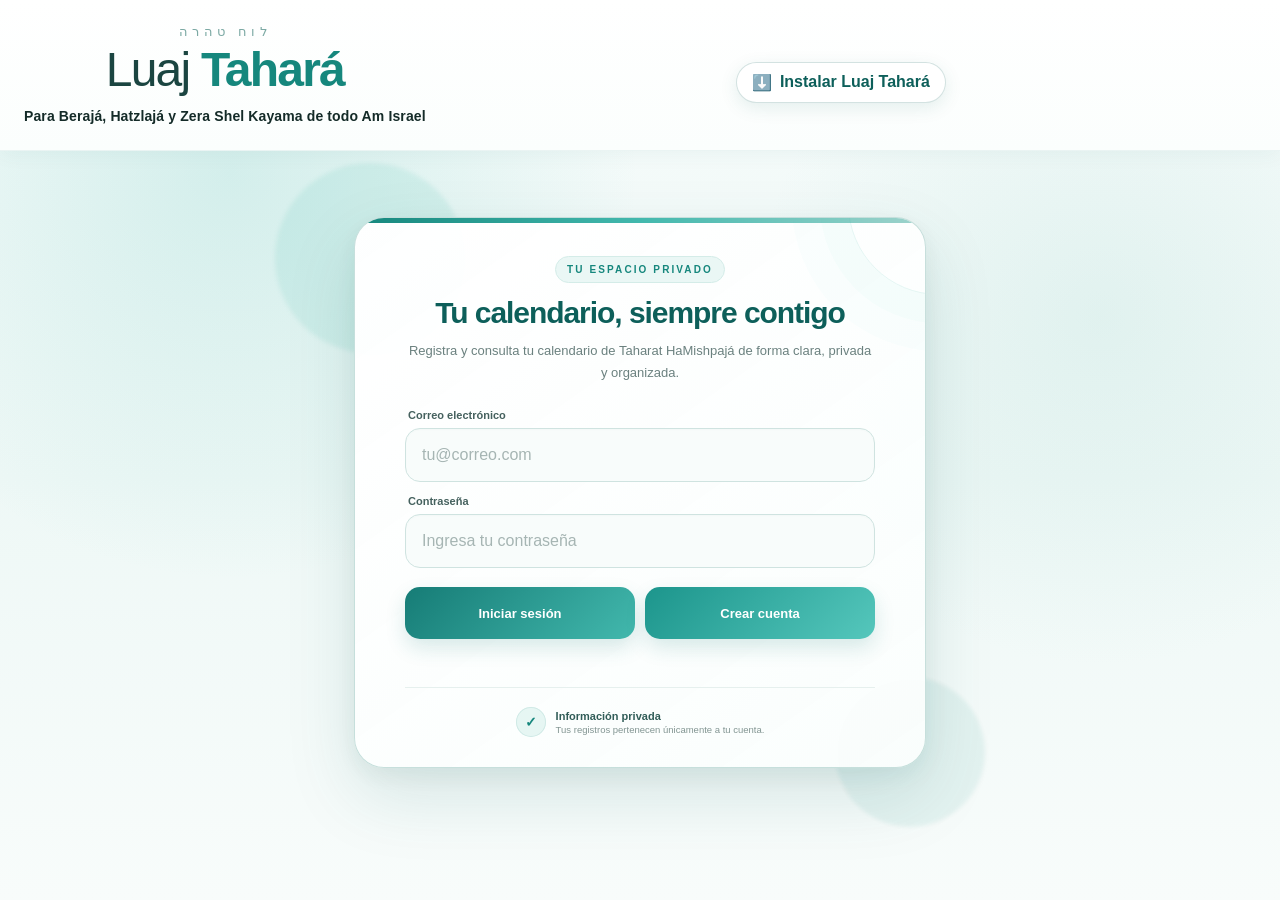
==== commit db7e05c6: "Load refined dedication styling" ====
--- a/index.html
+++ b/index.html
@@ -1 +1 @@
-<!doctype html><html lang='es'><head><meta charset='utf-8'><meta name='viewport' content='width=device-width,initial-scale=1,viewport-fit=cover'><meta name='theme-color' content='#42b8ad'><meta name='apple-mobile-web-app-capable' content='yes'><meta name='apple-mobile-web-app-status-bar-style' content='default'><meta name='apple-mobile-web-app-title' content='Luaj Tahará'><link rel='manifest' href='manifest.webmanifest'><link rel='stylesheet' href='style.css'><link rel='stylesheet' href='theme-overrides.css?v=20260916-dedication'><title>Luaj Tahará · Calendario privado de Taharat HaMishpajá</title></head><body><header class='brandHeader'><div class='luajSignature' aria-label='Luaj Tahará'><span class='luajSignatureKicker'>לוח טהרה</span><span class='luajSignatureText'>Luaj <strong>Tahará</strong></span><span class='luajDedication'>Para Berajá, Hatzlajá y Zera Shel Kayama de todo Am Israel</span></div></header><div id='userBar' class='userBar'><div class='email' id='userEmail'></div><button id='logoutBtn' class='logoutBtn'>Cerrar sesión</button></div><section id='authWrap' class='authWrap'><div class='authGlow authGlowOne' aria-hidden='true'></div><div class='authGlow authGlowTwo' aria-hidden='true'></div><div class='authCard'><div class='authIntro'><span class='authEyebrow'>TU ESPACIO PRIVADO</span><h2>Tu calendario, siempre contigo</h2><p>Registra y consulta tu calendario de Taharat HaMishpajá de forma clara, privada y organizada.</p></div><div class='authForm'><label class='authField'><span>Correo electrónico</span><input id='authEmail' type='email' autocomplete='email' placeholder='tu@correo.com'></label><label class='authField'><span>Contraseña</span><input id='authPassword' type='password' autocomplete='current-password' placeholder='Ingresa tu contraseña'></label><div class='authBtns'><button id='loginBtn' class='btn'>Iniciar sesión</button><button id='signupBtn' class='btn authSecondary'>Crear cuenta</button></div><div id='authMsg' class='authMsg'></div></div><div class='authTrust'><span class='authShield' aria-hidden='true'>✓</span><div><b>Información privada</b><small>Tus registros pertenecen únicamente a tu cuenta.</small></div></div></div></section><main id='appMain' class='wrap' style='display:none'><div class='toolbar'><button id='prev' aria-label='Mes anterior'>‹</button><div class='month' id='month'></div><button id='next' aria-label='Mes siguiente'>›</button></div><div class='calendarShell'><section class='calendarMain'><div class='card'><div class='legend'><span><i class='dot red'></i>Reiyá</span><span><i class='dot pink'></i>Ketem</span><span><i class='dot orange'></i>Beinonit / Or Zarúa / Creti Upleti</span><span><i class='dot green'></i>Hefsek</span><span><i class='dot white'></i>Shivá Nekiim</span><span><i class='dot blue'></i>Tevilá</span><span><i class='dot yellow'></i>HaJódesh / Haflagá</span><span><i class='dot purple'></i>Posible patrón</span></div></div><div class='week'><b>Dom</b><b>Lun</b><b>Mar</b><b>Mié</b><b>Jue</b><b>Vie</b><b>Shabat</b></div><div class='grid' id='grid'></div></section><aside class='card patternCard'><b>🔎 Alertas de posibles patrones · Kavúa</b><div class='notice'>El sistema solo detecta coincidencias matemáticas y las marca como <b>posible patrón</b>. No determina por sí solo un psak; conviene consultar al Rab/Posek con el historial.</div><div id='patterns'></div></aside></div><div class='card'><b>Configuración</b><div class='settings' style='margin-top:10px'><label>Yemei Hamtaná<select id='wait'><option>5</option><option>6</option><option selected>7</option></select></label><label class='switch'>Creti Upleti (día 31) <input id='d31' type='checkbox' checked></label><label class='switch'>Or Zarúa · Yom HaJódesh <input id='orJodesh' type='checkbox' checked></label><label class='switch'>Or Zarúa · Oná Beinonit <input id='orBeinoni' type='checkbox' checked></label><label class='switch'>Or Zarúa · Haflagá <input id='orHaflaga' type='checkbox'></label><label class='switch'>Jumrá · conservar Haflagá Aruká (récord histórico) <input id='haflagaAruka' type='checkbox'></label><label>Hashavúa · separación mínima (días)<input id='hashMin' type='number' min='1' max='60' value='20'></label><label>Hashavúa · separación máxima (días)<input id='hashMax' type='number' min='1' max='90' value='40'></label></div><p class='notice'>Estas opciones controlan avisos. Una nueva Reiyá cancela automáticamente la Oná Beinonit, Creti Upleti y Haflagá ordinaria pendientes que pertenecían a la Reiyá anterior, y recalcula desde la última Reiyá. Si se activa la Jumrá de Haflagá Aruká, el sistema conserva la Haflagá más larga de todo el historial como récord: si la Haflagá actual es más corta, se cuidan ambas; cuando una nueva Haflagá supera el récord, el nuevo número pasa a ser el récord. Esta Jumrá se suspende cuando hay Kavúa y no genera Or Zarúa ni Creti Upleti adicionales. Un día que ya tiene Reiyá queda bloqueado para otros registros hasta que se elimine esa Reiyá. Al eliminarla, también se elimina automáticamente el Hefsek de ese ciclo y, con él, sus Shivá Nekiim y Tevilá automáticos. El calendario no emite psak. Los patrones de kavúa se detectan matemáticamente y se muestran como “posible patrón — consultar Rab/Posek”. HaJódesh usa exclusivamente día hebreo + misma oná; Haflagá requiere 4 Reiyot para comprobar 3 Haflagot; todos los patrones respetan la oná correspondiente. Veset HaShavúa requiere 3 Reiyot en el mismo día de la semana y misma oná, cada una perteneciente a un ciclo distinto dentro de la ventana configurada; la próxima alerta se proyecta al mismo día semanal alrededor de 30 días después, no una semana después. Cuando un Kavúa queda matemáticamente establecido, se ocultan temporalmente Beinonit, HaJódesh ordinario y Haflagá ordinaria y se muestra la próxima oná del Kavúa para confirmar SÍ/NO. Para Mimaayán Patuaj, el sistema considera automáticamente como continuidad el periodo entre la Reiyá y su Hefsek; no hace falta marcar cada día de sangrado. Solo se permite un Ketem o una Reiyá por día, nunca ambos; los Ketamim pueden eliminarse si fueron registrados por error. Cada ciclo puede tener un solo Hefsek Tahará: si ya existe uno asociado a esa Reiyá, no se puede registrar otro en un día anterior ni posterior hasta eliminar el existente. Desde una Reiyá y hasta su Hefsek Tahará inclusive no se permite registrar Ketem. En la Oná de 12 horas donde se registró el Hefsek Tahará tampoco se permite registrar Reiyá ni Ketem. Síntomas y notas requieren escribir el texto antes de confirmar.</p></div><div class='card'><b>Historial</b><div id='events' class='events'></div><div class='notice' style='margin-top:10px'>Puedes guardar una copia local privada de tu historial y configuración. La exportación se crea directamente en tu dispositivo.</div><button class='btn' id='exportData' style='margin-top:10px'>Descargar mis datos</button><button class='btn danger' id='clear' style='margin-top:10px'>Borrar todos mis registros</button></div></main><div class='modal' id='modal'><div class='sheet'><h3 id='selTitle'></h3><div class='notice' id='selSub'></div><div class='choices' id='choices'></div><button class='btn close' id='close'>Cancelar</button></div></div><script src='app.js?v=20260915-0925'></script></body></html>+<!doctype html><html lang='es'><head><meta charset='utf-8'><meta name='viewport' content='width=device-width,initial-scale=1,viewport-fit=cover'><meta name='theme-color' content='#42b8ad'><meta name='apple-mobile-web-app-capable' content='yes'><meta name='apple-mobile-web-app-status-bar-style' content='default'><meta name='apple-mobile-web-app-title' content='Luaj Tahará'><link rel='manifest' href='manifest.webmanifest'><link rel='stylesheet' href='style.css'><link rel='stylesheet' href='theme-overrides.css?v=20260916-dedication'><link rel='stylesheet' href='dedication-overrides.css?v=20260916-2'><title>Luaj Tahará · Calendario privado de Taharat HaMishpajá</title></head><body><header class='brandHeader'><div class='luajSignature' aria-label='Luaj Tahará'><span class='luajSignatureKicker'>לוח טהרה</span><span class='luajSignatureText'>Luaj <strong>Tahará</strong></span><span class='luajDedication'>Para Berajá, Hatzlajá y Zera Shel Kayama de todo Am Israel</span></div></header><div id='userBar' class='userBar'><div class='email' id='userEmail'></div><button id='logoutBtn' class='logoutBtn'>Cerrar sesión</button></div><section id='authWrap' class='authWrap'><div class='authGlow authGlowOne' aria-hidden='true'></div><div class='authGlow authGlowTwo' aria-hidden='true'></div><div class='authCard'><div class='authIntro'><span class='authEyebrow'>TU ESPACIO PRIVADO</span><h2>Tu calendario, siempre contigo</h2><p>Registra y consulta tu calendario de Taharat HaMishpajá de forma clara, privada y organizada.</p></div><div class='authForm'><label class='authField'><span>Correo electrónico</span><input id='authEmail' type='email' autocomplete='email' placeholder='tu@correo.com'></label><label class='authField'><span>Contraseña</span><input id='authPassword' type='password' autocomplete='current-password' placeholder='Ingresa tu contraseña'></label><div class='authBtns'><button id='loginBtn' class='btn'>Iniciar sesión</button><button id='signupBtn' class='btn authSecondary'>Crear cuenta</button></div><div id='authMsg' class='authMsg'></div></div><div class='authTrust'><span class='authShield' aria-hidden='true'>✓</span><div><b>Información privada</b><small>Tus registros pertenecen únicamente a tu cuenta.</small></div></div></div></section><main id='appMain' class='wrap' style='display:none'><div class='toolbar'><button id='prev' aria-label='Mes anterior'>‹</button><div class='month' id='month'></div><button id='next' aria-label='Mes siguiente'>›</button></div><div class='calendarShell'><section class='calendarMain'><div class='card'><div class='legend'><span><i class='dot red'></i>Reiyá</span><span><i class='dot pink'></i>Ketem</span><span><i class='dot orange'></i>Beinonit / Or Zarúa / Creti Upleti</span><span><i class='dot green'></i>Hefsek</span><span><i class='dot white'></i>Shivá Nekiim</span><span><i class='dot blue'></i>Tevilá</span><span><i class='dot yellow'></i>HaJódesh / Haflagá</span><span><i class='dot purple'></i>Posible patrón</span></div></div><div class='week'><b>Dom</b><b>Lun</b><b>Mar</b><b>Mié</b><b>Jue</b><b>Vie</b><b>Shabat</b></div><div class='grid' id='grid'></div></section><aside class='card patternCard'><b>🔎 Alertas de posibles patrones · Kavúa</b><div class='notice'>El sistema solo detecta coincidencias matemáticas y las marca como <b>posible patrón</b>. No determina por sí solo un psak; conviene consultar al Rab/Posek con el historial.</div><div id='patterns'></div></aside></div><div class='card'><b>Configuración</b><div class='settings' style='margin-top:10px'><label>Yemei Hamtaná<select id='wait'><option>5</option><option>6</option><option selected>7</option></select></label><label class='switch'>Creti Upleti (día 31) <input id='d31' type='checkbox' checked></label><label class='switch'>Or Zarúa · Yom HaJódesh <input id='orJodesh' type='checkbox' checked></label><label class='switch'>Or Zarúa · Oná Beinonit <input id='orBeinoni' type='checkbox' checked></label><label class='switch'>Or Zarúa · Haflagá <input id='orHaflaga' type='checkbox'></label><label class='switch'>Jumrá · conservar Haflagá Aruká (récord histórico) <input id='haflagaAruka' type='checkbox'></label><label>Hashavúa · separación mínima (días)<input id='hashMin' type='number' min='1' max='60' value='20'></label><label>Hashavúa · separación máxima (días)<input id='hashMax' type='number' min='1' max='90' value='40'></label></div><p class='notice'>Estas opciones controlan avisos. Una nueva Reiyá cancela automáticamente la Oná Beinonit, Creti Upleti y Haflagá ordinaria pendientes que pertenecían a la Reiyá anterior, y recalcula desde la última Reiyá. Si se activa la Jumrá de Haflagá Aruká, el sistema conserva la Haflagá más larga de todo el historial como récord: si la Haflagá actual es más corta, se cuidan ambas; cuando una nueva Haflagá supera el récord, el nuevo número pasa a ser el récord. Esta Jumrá se suspende cuando hay Kavúa y no genera Or Zarúa ni Creti Upleti adicionales. Un día que ya tiene Reiyá queda bloqueado para otros registros hasta que se elimine esa Reiyá. Al eliminarla, también se elimina automáticamente el Hefsek de ese ciclo y, con él, sus Shivá Nekiim y Tevilá automáticos. El calendario no emite psak. Los patrones de kavúa se detectan matemáticamente y se muestran como “posible patrón — consultar Rab/Posek”. HaJódesh usa exclusivamente día hebreo + misma oná; Haflagá requiere 4 Reiyot para comprobar 3 Haflagot; todos los patrones respetan la oná correspondiente. Veset HaShavúa requiere 3 Reiyot en el mismo día de la semana y misma oná, cada una perteneciente a un ciclo distinto dentro de la ventana configurada; la próxima alerta se proyecta al mismo día semanal alrededor de 30 días después, no una semana después. Cuando un Kavúa queda matemáticamente establecido, se ocultan temporalmente Beinonit, HaJódesh ordinario y Haflagá ordinaria y se muestra la próxima oná del Kavúa para confirmar SÍ/NO. Para Mimaayán Patuaj, el sistema considera automáticamente como continuidad el periodo entre la Reiyá y su Hefsek; no hace falta marcar cada día de sangrado. Solo se permite un Ketem o una Reiyá por día, nunca ambos; los Ketamim pueden eliminarse si fueron registrados por error. Cada ciclo puede tener un solo Hefsek Tahará: si ya existe uno asociado a esa Reiyá, no se puede registrar otro en un día anterior ni posterior hasta eliminar el existente. Desde una Reiyá y hasta su Hefsek Tahará inclusive no se permite registrar Ketem. En la Oná de 12 horas donde se registró el Hefsek Tahará tampoco se permite registrar Reiyá ni Ketem. Síntomas y notas requieren escribir el texto antes de confirmar.</p></div><div class='card'><b>Historial</b><div id='events' class='events'></div><div class='notice' style='margin-top:10px'>Puedes guardar una copia local privada de tu historial y configuración. La exportación se crea directamente en tu dispositivo.</div><button class='btn' id='exportData' style='margin-top:10px'>Descargar mis datos</button><button class='btn danger' id='clear' style='margin-top:10px'>Borrar todos mis registros</button></div></main><div class='modal' id='modal'><div class='sheet'><h3 id='selTitle'></h3><div class='notice' id='selSub'></div><div class='choices' id='choices'></div><button class='btn close' id='close'>Cancelar</button></div></div><script src='app.js?v=20260915-0925'></script></body></html>
--- a/theme-overrides.css
+++ b/theme-overrides.css
@@ -1 +1 @@
-.patternCard{background:linear-gradient(180deg,#d9efec 0%,#cfe8e4 100%)!important;border:1px solid #9fc8c3!important;box-shadow:0 8px 22px rgba(23,96,90,.10)!important}.patternCard>b{color:#0d5f5a!important}.patternCard .notice{color:#466c68!important}.patternAlert{background:rgba(255,255,255,.68)!important;border:1px solid #a9cbc7!important}.patternAlert>b:first-child{color:#c84b55!important}.patternAlert>b:not(:first-child){color:#5f4775!important}.kavuaStatus{background:rgba(255,255,255,.72)!important;border:1px solid #92bbb6!important}.kavuaStatus .tag{background:#c84b55!important;color:#fff!important;border-color:#c84b55!important;box-shadow:0 3px 10px rgba(200,75,85,.18)!important}.day{border:1.25px solid #7f918f!important;box-shadow:0 2px 7px rgba(18,55,52,.05)!important}.day:hover{border-color:#5f7471!important}.day.today{border:2.5px solid #16877d!important;background:linear-gradient(180deg,rgba(207,232,228,.72),rgba(255,255,255,.96))!important;box-shadow:0 0 0 3px rgba(22,135,125,.12),0 7px 20px rgba(13,95,90,.13)!important;position:relative;z-index:2}.day.today .date{background:rgba(159,200,195,.20)!important}.day.today .hday{color:#0d5f5a!important;font-weight:850!important}.day.today .civil{color:#176e67!important;font-weight:750!important}.date{border-bottom:1px solid #aebbb9!important}.userBar{align-items:center!important}.userBar .email{margin-right:auto!important}.settingsBtn{display:none;align-items:center;justify-content:center;width:34px;height:34px;min-width:34px;border:0!important;background:transparent!important;color:#16877d;border-radius:0!important;padding:5px;font:inherit;cursor:pointer;margin:0 5px 0 0!important;line-height:1;box-shadow:none!important;outline-offset:2px}.settingsBtn:hover,.settingsBtn:active{background:transparent!important;border-radius:0!important;box-shadow:none!important}.settingsGearIcon{display:block;width:23px;height:23px;overflow:visible}.settingsModal{position:fixed;inset:0;z-index:12000;background:rgba(10,35,33,.48);display:none;align-items:center;justify-content:center;padding:18px;backdrop-filter:blur(5px)}.settingsModal.show{display:flex}.settingsOpen{overflow:hidden}.settingsSheet{width:min(820px,100%);height:min(780px,88vh);max-height:88vh;overflow:hidden;background:#f8fcfb;border:1px solid #cfe4e1;border-radius:26px;padding:22px;box-shadow:0 26px 80px rgba(10,35,33,.25);color:#173634;display:flex;flex-direction:column}.settingsHead{display:flex;align-items:center;justify-content:space-between;gap:14px;flex:0 0 auto}.settingsHead h2{margin:2px 0 0;color:#0d5f5a;font-size:28px}.settingsEyebrow{font-size:12px;text-transform:uppercase;letter-spacing:.12em;color:#6c8d89;font-weight:800}.settingsClose{width:42px;height:42px;border:1px solid #d4e6e3;border-radius:50%;background:#fff;color:#315e59;font-size:28px;line-height:1;cursor:pointer}.settingsTabs{display:flex;gap:7px;margin:18px 0 16px;padding:5px;background:#eaf4f2;border-radius:16px;overflow:auto;flex:0 0 auto}.settingsTab{flex:1;min-width:max-content;border:0;background:transparent;color:#557571;padding:10px 13px;border-radius:12px;font:inherit;font-weight:750;cursor:pointer}.settingsTab.active{background:#fff;color:#0d5f5a;box-shadow:0 3px 12px rgba(13,95,90,.10)}.settingsContent{flex:1 1 auto;min-height:0;overflow-y:auto;overflow-x:hidden;padding:0 3px 8px 0;overscroll-behavior:contain;-webkit-overflow-scrolling:touch}.settingsPane{display:none;min-height:100%}.settingsPane.active{display:block}.settingsPaneIntro{display:flex;flex-direction:column;gap:4px;margin:4px 2px 12px;color:#54736f}.settingsPaneIntro b{font-size:18px;color:#174f4a}.settingsPaneIntro span{font-size:14px}.settingsSlot>.card,.settingsMovedCard{margin:0!important;box-shadow:none!important;border:1px solid #d5e7e4!important;background:#fff!important}.settingsMovedCard>:scope>b:first-child{display:none}.settingsEmpty{padding:24px;text-align:center;border:1px dashed #bfd7d3;border-radius:16px;color:#6c8d89;background:#fff}.pwaInstallBtn{margin:12px auto 0;display:inline-flex;align-items:center;gap:8px;border:1px solid rgba(13,95,90,.18);background:#fff;color:#0d5f5a;padding:10px 15px;border-radius:999px;font:inherit;font-weight:700;cursor:pointer;box-shadow:0 5px 18px rgba(13,95,90,.10);transition:transform .16s ease,box-shadow .16s ease,background .16s ease}.pwaInstallBtn:hover{transform:translateY(-1px);box-shadow:0 7px 22px rgba(13,95,90,.14);background:#f5fbfa}.pwaInstallBtn:focus-visible{outline:3px solid rgba(66,184,173,.28);outline-offset:3px}.pwaInstallBtn:disabled{opacity:.6;cursor:wait}.installHelpModal{position:fixed;inset:0;z-index:10000;background:rgba(10,35,33,.46);display:none;align-items:flex-end;justify-content:center;padding:18px;backdrop-filter:blur(4px)}.installHelpModal.show{display:flex}.installHelpSheet{width:min(520px,100%);background:#fff;border:1px solid #dce9e7;border-radius:24px;padding:24px;box-shadow:0 24px 70px rgba(10,35,33,.24);position:relative;color:#173634}.installHelpClose{position:absolute;right:14px;top:10px;width:38px;height:38px;border:0;border-radius:50%;background:#f4f9f8;color:#173634;font-size:26px;cursor:pointer}.installHelpIcon{font-size:34px}.installHelpSheet h3{margin:8px 0 12px;color:#0d5f5a}.installHelpBody{line-height:1.55;color:#466c68}.installHelpBody ol{padding-left:22px}.installHelpBody li{margin:7px 0}.installHelpOk{width:100%;margin-top:14px}.brandHeader{position:sticky;top:0;z-index:100;display:flex!important;align-items:center;justify-content:center;min-height:91px;padding:10px 24px 12px!important;background:linear-gradient(180deg,#fff 0%,#fbfefd 100%)!important;border:0!important;border-bottom:1px solid rgba(22,135,125,.09)!important;box-shadow:0 5px 18px rgba(13,95,90,.045)!important;backdrop-filter:none!important}.brandHeader:before{display:none!important}.brandHeader h1{display:none!important}.luajSignature{display:flex;flex-direction:column;align-items:center;justify-content:center;font-family:"Avenir Next","Helvetica Neue",Arial,sans-serif;color:#173f3b;line-height:1;user-select:none}.luajSignatureKicker{font-family:Arial,"Noto Sans Hebrew",sans-serif;font-size:11px;font-weight:500;letter-spacing:3.2px;color:#6b9e98;margin:0 0 5px;direction:rtl;opacity:.88}.luajSignatureText{font-size:34px;font-weight:300;letter-spacing:-1.15px;white-space:nowrap;color:#1b4541}.luajSignatureText strong{font-weight:600;color:#16877d}.luajSignatureRule{display:flex;align-items:center;justify-content:center;gap:6px;width:105px;height:8px;margin-top:7px}.luajSignatureRule i{display:block;width:38px;height:1px}.luajSignatureRule i:first-child{background:linear-gradient(90deg,transparent,rgba(66,184,173,.48))}.luajSignatureRule i:last-child{background:linear-gradient(90deg,rgba(66,184,173,.48),transparent)}.luajSignatureRule b{display:block;width:4px;height:4px;border-radius:50%;background:#42b8ad;box-shadow:0 0 0 3px rgba(66,184,173,.09)}.authWrap{position:relative;isolation:isolate;max-width:620px;margin:42px auto 80px!important;padding:24px!important}.authWrap:before{content:"";position:fixed;inset:91px 0 0;z-index:-3;background:radial-gradient(circle at 18% 10%,rgba(66,184,173,.18),transparent 32%),radial-gradient(circle at 86% 28%,rgba(159,211,204,.20),transparent 28%),linear-gradient(180deg,#f5fbfa 0%,#eef8f6 48%,#f8fcfb 100%)}.authGlow{position:absolute;z-index:-1;border-radius:50%;filter:blur(2px);pointer-events:none}.authGlowOne{width:190px;height:190px;left:-55px;top:-30px;background:rgba(66,184,173,.12)}.authGlowTwo{width:150px;height:150px;right:-35px;bottom:-35px;background:rgba(22,135,125,.08)}.authCard{position:relative;overflow:hidden;padding:38px 38px 30px!important;border-radius:30px!important;border:1px solid rgba(159,200,195,.58)!important;background:linear-gradient(145deg,rgba(255,255,255,.98),rgba(250,254,253,.94))!important;box-shadow:0 28px 70px rgba(13,95,90,.13),0 8px 24px rgba(13,95,90,.07)!important}.authCard:before{content:"";position:absolute;left:0;right:0;top:0;height:5px;background:linear-gradient(90deg,#16877d,#42b8ad,#9fd3cc)}.authCard:after{content:"";position:absolute;width:180px;height:180px;border-radius:50%;right:-105px;top:-105px;border:1px solid rgba(66,184,173,.13);box-shadow:0 0 0 28px rgba(66,184,173,.025),0 0 0 56px rgba(66,184,173,.018);pointer-events:none}.authIntro{text-align:center;max-width:470px;margin:0 auto 26px}.authEyebrow{display:inline-block;font-size:10px;font-weight:850;letter-spacing:2.1px;color:#16877d;background:#eaf7f5;border:1px solid #d4ece8;border-radius:999px;padding:7px 11px;margin-bottom:14px}.authIntro h2{font-size:30px!important;line-height:1.08;margin:0 0 11px!important;letter-spacing:-1.05px!important;color:#0d5f5a!important}.authIntro p{font-size:13px!important;line-height:1.65!important;color:#6b817f!important;margin:0!important}.authForm{max-width:470px;margin:0 auto}.authField{display:block;margin:0 0 13px}.authField>span{display:block;font-size:11px;font-weight:800;color:#45615e;margin:0 0 7px 3px}.authCard .authField input{height:54px;margin:0!important;padding:0 16px!important;border:1px solid #cfe3e0!important;border-radius:15px!important;background:rgba(248,252,251,.92)!important;color:#173634;box-shadow:inset 0 1px 2px rgba(13,95,90,.025);transition:border-color .18s,box-shadow .18s,background .18s}.authCard .authField input:focus{background:#fff!important;border-color:#42b8ad!important;box-shadow:0 0 0 4px rgba(66,184,173,.11)!important}.authCard .authField input::placeholder{color:#a6b5b3}.authBtns{gap:10px!important;margin-top:19px!important}.authBtns .btn{min-height:52px;border-radius:15px!important;font-size:13px;font-weight:800;box-shadow:0 9px 20px rgba(22,124,118,.16)!important}.authSecondary{background:linear-gradient(135deg,#1c958c,#55c7bc)!important}.authMsg{font-size:11px!important;min-height:15px!important;margin:11px 2px 0!important;color:#496b67}.authTrust{display:flex;align-items:center;justify-content:center;gap:10px;margin:22px auto 0;padding-top:19px;border-top:1px solid #e6f0ee;max-width:470px;color:#55736f}.authShield{display:flex;align-items:center;justify-content:center;width:30px;height:30px;flex:0 0 30px;border-radius:50%;background:#e6f6f3;color:#16877d;font-size:14px;font-weight:900;box-shadow:inset 0 0 0 1px #d0eae6}.authTrust div{display:flex;flex-direction:column;gap:2px}.authTrust b{font-size:11px;color:#315d58}.authTrust small{font-size:9.5px;color:#829592}.privacyNote{display:none!important}body:has(#authWrap:not([style*="display: none"])) .brandHeader{min-height:132px;padding-top:18px!important;padding-bottom:20px!important;background:linear-gradient(180deg,#fff 0%,#fbfefd 100%)!important}body:has(#authWrap:not([style*="display: none"])) .luajSignatureKicker{font-size:13px;letter-spacing:4.5px;margin-bottom:8px}body:has(#authWrap:not([style*="display: none"])) .luajSignatureText{font-size:48px;letter-spacing:-1.8px}body:has(#authWrap:not([style*="display: none"])) .luajSignatureRule{width:145px;margin-top:10px}body:has(#authWrap:not([style*="display: none"])) .luajSignatureRule i{width:54px}@media(min-width:700px){.installHelpModal{align-items:center}.pwaInstallBtn{margin-top:14px}.brandHeader{min-height:101px}.luajSignatureKicker{font-size:12px;letter-spacing:3.7px;margin-bottom:6px}.luajSignatureText{font-size:40px}.luajSignatureRule{width:122px;margin-top:8px}.luajSignatureRule i{width:45px}}@media(max-width:700px){.patternCard{background:linear-gradient(180deg,#d9efec 0%,#cfe8e4 100%)!important}.day{border:1.15px solid #7f918f!important}.day.today{border:2.25px solid #16877d!important;box-shadow:0 0 0 2px rgba(22,135,125,.12),0 5px 15px rgba(13,95,90,.12)!important}.settingsModal{align-items:flex-end;padding:0}.settingsSheet{width:100%;height:88dvh;max-height:88dvh;border-radius:24px 24px 0 0;padding:18px 14px max(20px,env(safe-area-inset-bottom));}.settingsHead h2{font-size:24px}.settingsBtn{width:32px;height:32px;min-width:32px;margin-right:4px!important;padding:5px}.settingsGearIcon{width:21px;height:21px}.settingsTabs{gap:4px}.settingsTab{font-size:13px;padding:9px 10px}.settingsContent{padding-right:2px}.pwaInstallBtn{font-size:14px;padding:9px 13px}.installHelpSheet{border-radius:20px;padding:22px 18px}.brandHeader{min-height:80px;padding:8px 14px 10px!important}.luajSignatureKicker{font-size:10px;letter-spacing:2.8px;margin-bottom:4px}.luajSignatureText{font-size:30px;letter-spacing:-.8px}.luajSignatureRule{width:91px;height:7px;margin-top:6px}.luajSignatureRule i{width:32px}.luajSignatureRule b{width:3px;height:3px}.authWrap{margin:18px auto 60px!important;padding:16px!important}.authWrap:before{inset:80px 0 0;background:radial-gradient(circle at 12% 8%,rgba(66,184,173,.16),transparent 31%),radial-gradient(circle at 92% 35%,rgba(159,211,204,.17),transparent 29%),linear-gradient(180deg,#f4fbf9,#eef8f6 48%,#f8fcfb)}.authGlowOne{width:135px;height:135px;left:-25px;top:-5px}.authGlowTwo{width:120px;height:120px;right:-15px;bottom:-15px}.authCard{padding:29px 22px 23px!important;border-radius:26px!important;box-shadow:0 22px 55px rgba(13,95,90,.12),0 5px 16px rgba(13,95,90,.06)!important}.authIntro{margin-bottom:22px}.authEyebrow{font-size:9px;letter-spacing:1.7px;padding:6px 9px;margin-bottom:12px}.authIntro h2{font-size:25px!important;letter-spacing:-.8px!important}.authIntro p{font-size:12px!important;line-height:1.55!important}.authField{margin-bottom:12px}.authCard .authField input{height:51px}.authBtns{grid-template-columns:1fr!important}.authBtns .btn{min-height:49px}.authTrust{justify-content:flex-start;margin-top:19px;padding-top:17px}.authTrust small{font-size:9px}body:has(#authWrap:not([style*="display: none"])) .brandHeader{min-height:118px;padding-top:14px!important;padding-bottom:17px!important}body:has(#authWrap:not([style*="display: none"])) .luajSignatureKicker{font-size:11px;letter-spacing:3.5px;margin-bottom:6px}body:has(#authWrap:not([style*="display: none"])) .luajSignatureText{font-size:41px;letter-spacing:-1.35px}body:has(#authWrap:not([style*="display: none"])) .luajSignatureRule{width:124px;margin-top:8px}body:has(#authWrap:not([style*="display: none"])) .luajSignatureRule i{width:45px}}+.patternCard{background:linear-gradient(180deg,#d9efec 0%,#cfe8e4 100%)!important;border:1px solid #9fc8c3!important;box-shadow:0 8px 22px rgba(23,96,90,.10)!important}.patternCard>b{color:#0d5f5a!important}.patternCard .notice{color:#466c68!important}.patternAlert{background:rgba(255,255,255,.68)!important;border:1px solid #a9cbc7!important}.patternAlert>b:first-child{color:#c84b55!important}.patternAlert>b:not(:first-child){color:#5f4775!important}.kavuaStatus{background:rgba(255,255,255,.72)!important;border:1px solid #92bbb6!important}.kavuaStatus .tag{background:#c84b55!important;color:#fff!important;border-color:#c84b55!important;box-shadow:0 3px 10px rgba(200,75,85,.18)!important}.day{border:1.25px solid #7f918f!important;box-shadow:0 2px 7px rgba(18,55,52,.05)!important}.day:hover{border-color:#5f7471!important}.day.today{border:2.5px solid #16877d!important;background:linear-gradient(180deg,rgba(207,232,228,.72),rgba(255,255,255,.96))!important;box-shadow:0 0 0 3px rgba(22,135,125,.12),0 7px 20px rgba(13,95,90,.13)!important;position:relative;z-index:2}.day.today .date{background:rgba(159,200,195,.20)!important}.day.today .hday{color:#0d5f5a!important;font-weight:850!important}.day.today .civil{color:#176e67!important;font-weight:750!important}.date{border-bottom:1px solid #aebbb9!important}.userBar{align-items:center!important}.userBar .email{margin-right:auto!important}.settingsBtn{display:none;align-items:center;justify-content:center;width:34px;height:34px;min-width:34px;border:0!important;background:transparent!important;color:#16877d;border-radius:0!important;padding:5px;font:inherit;cursor:pointer;margin:0 5px 0 0!important;line-height:1;box-shadow:none!important;outline-offset:2px}.settingsBtn:hover,.settingsBtn:active{background:transparent!important;border-radius:0!important;box-shadow:none!important}.settingsGearIcon{display:block;width:23px;height:23px;overflow:visible}.settingsModal{position:fixed;inset:0;z-index:12000;background:rgba(10,35,33,.48);display:none;align-items:center;justify-content:center;padding:18px;backdrop-filter:blur(5px)}.settingsModal.show{display:flex}.settingsOpen{overflow:hidden}.settingsSheet{width:min(820px,100%);height:min(780px,88vh);max-height:88vh;overflow:hidden;background:#f8fcfb;border:1px solid #cfe4e1;border-radius:26px;padding:22px;box-shadow:0 26px 80px rgba(10,35,33,.25);color:#173634;display:flex;flex-direction:column}.settingsHead{display:flex;align-items:center;justify-content:space-between;gap:14px;flex:0 0 auto}.settingsHead h2{margin:2px 0 0;color:#0d5f5a;font-size:28px}.settingsEyebrow{font-size:12px;text-transform:uppercase;letter-spacing:.12em;color:#6c8d89;font-weight:800}.settingsClose{width:42px;height:42px;border:1px solid #d4e6e3;border-radius:50%;background:#fff;color:#315e59;font-size:28px;line-height:1;cursor:pointer}.settingsTabs{display:flex;gap:7px;margin:18px 0 16px;padding:5px;background:#eaf4f2;border-radius:16px;overflow:auto;flex:0 0 auto}.settingsTab{flex:1;min-width:max-content;border:0;background:transparent;color:#557571;padding:10px 13px;border-radius:12px;font:inherit;font-weight:750;cursor:pointer}.settingsTab.active{background:#fff;color:#0d5f5a;box-shadow:0 3px 12px rgba(13,95,90,.10)}.settingsContent{flex:1 1 auto;min-height:0;overflow-y:auto;overflow-x:hidden;padding:0 3px 8px 0;overscroll-behavior:contain;-webkit-overflow-scrolling:touch}.settingsPane{display:none;min-height:100%}.settingsPane.active{display:block}.settingsPaneIntro{display:flex;flex-direction:column;gap:4px;margin:4px 2px 12px;color:#54736f}.settingsPaneIntro b{font-size:18px;color:#174f4a}.settingsPaneIntro span{font-size:14px}.settingsSlot>.card,.settingsMovedCard{margin:0!important;box-shadow:none!important;border:1px solid #d5e7e4!important;background:#fff!important}.settingsMovedCard>:scope>b:first-child{display:none}.settingsEmpty{padding:24px;text-align:center;border:1px dashed #bfd7d3;border-radius:16px;color:#6c8d89;background:#fff}.pwaInstallBtn{margin:12px auto 0;display:inline-flex;align-items:center;gap:8px;border:1px solid rgba(13,95,90,.18);background:#fff;color:#0d5f5a;padding:10px 15px;border-radius:999px;font:inherit;font-weight:700;cursor:pointer;box-shadow:0 5px 18px rgba(13,95,90,.10);transition:transform .16s ease,box-shadow .16s ease,background .16s ease}.pwaInstallBtn:hover{transform:translateY(-1px);box-shadow:0 7px 22px rgba(13,95,90,.14);background:#f5fbfa}.pwaInstallBtn:focus-visible{outline:3px solid rgba(66,184,173,.28);outline-offset:3px}.pwaInstallBtn:disabled{opacity:.6;cursor:wait}.installHelpModal{position:fixed;inset:0;z-index:10000;background:rgba(10,35,33,.46);display:none;align-items:flex-end;justify-content:center;padding:18px;backdrop-filter:blur(4px)}.installHelpModal.show{display:flex}.installHelpSheet{width:min(520px,100%);background:#fff;border:1px solid #dce9e7;border-radius:24px;padding:24px;box-shadow:0 24px 70px rgba(10,35,33,.24);position:relative;color:#173634}.installHelpClose{position:absolute;right:14px;top:10px;width:38px;height:38px;border:0;border-radius:50%;background:#f4f9f8;color:#173634;font-size:26px;cursor:pointer}.installHelpIcon{font-size:34px}.installHelpSheet h3{margin:8px 0 12px;color:#0d5f5a}.installHelpBody{line-height:1.55;color:#466c68}.installHelpBody ol{padding-left:22px}.installHelpBody li{margin:7px 0}.installHelpOk{width:100%;margin-top:14px}.brandHeader{position:sticky;top:0;z-index:100;display:flex!important;align-items:center;justify-content:center;min-height:98px;padding:10px 24px 13px!important;background:linear-gradient(180deg,#fff 0%,#fbfefd 100%)!important;border:0!important;border-bottom:1px solid rgba(22,135,125,.09)!important;box-shadow:0 5px 18px rgba(13,95,90,.045)!important;backdrop-filter:none!important}.brandHeader:before{display:none!important}.brandHeader h1{display:none!important}.luajSignature{display:flex;flex-direction:column;align-items:center;justify-content:center;font-family:"Avenir Next","Helvetica Neue",Arial,sans-serif;color:#173f3b;line-height:1;user-select:none}.luajSignatureKicker{font-family:Arial,"Noto Sans Hebrew",sans-serif;font-size:11px;font-weight:500;letter-spacing:3.2px;color:#6b9e98;margin:0 0 5px;direction:rtl;opacity:.88}.luajSignatureText{font-size:34px;font-weight:300;letter-spacing:-1.15px;white-space:nowrap;color:#1b4541}.luajSignatureText strong{font-weight:600;color:#16877d}.luajDedication{display:block;margin-top:9px;color:#1d2827;font-size:10.5px;font-weight:350;line-height:1.25;letter-spacing:.18px;text-align:center;white-space:nowrap}.authWrap{position:relative;isolation:isolate;max-width:620px;margin:42px auto 80px!important;padding:24px!important}.authWrap:before{content:"";position:fixed;inset:91px 0 0;z-index:-3;background:radial-gradient(circle at 18% 10%,rgba(66,184,173,.18),transparent 32%),radial-gradient(circle at 86% 28%,rgba(159,211,204,.20),transparent 28%),linear-gradient(180deg,#f5fbfa 0%,#eef8f6 48%,#f8fcfb 100%)}.authGlow{position:absolute;z-index:-1;border-radius:50%;filter:blur(2px);pointer-events:none}.authGlowOne{width:190px;height:190px;left:-55px;top:-30px;background:rgba(66,184,173,.12)}.authGlowTwo{width:150px;height:150px;right:-35px;bottom:-35px;background:rgba(22,135,125,.08)}.authCard{position:relative;overflow:hidden;padding:38px 38px 30px!important;border-radius:30px!important;border:1px solid rgba(159,200,195,.58)!important;background:linear-gradient(145deg,rgba(255,255,255,.98),rgba(250,254,253,.94))!important;box-shadow:0 28px 70px rgba(13,95,90,.13),0 8px 24px rgba(13,95,90,.07)!important}.authCard:before{content:"";position:absolute;left:0;right:0;top:0;height:5px;background:linear-gradient(90deg,#16877d,#42b8ad,#9fd3cc)}.authCard:after{content:"";position:absolute;width:180px;height:180px;border-radius:50%;right:-105px;top:-105px;border:1px solid rgba(66,184,173,.13);box-shadow:0 0 0 28px rgba(66,184,173,.025),0 0 0 56px rgba(66,184,173,.018);pointer-events:none}.authIntro{text-align:center;max-width:470px;margin:0 auto 26px}.authEyebrow{display:inline-block;font-size:10px;font-weight:850;letter-spacing:2.1px;color:#16877d;background:#eaf7f5;border:1px solid #d4ece8;border-radius:999px;padding:7px 11px;margin-bottom:14px}.authIntro h2{font-size:30px!important;line-height:1.08;margin:0 0 11px!important;letter-spacing:-1.05px!important;color:#0d5f5a!important}.authIntro p{font-size:13px!important;line-height:1.65!important;color:#6b817f!important;margin:0!important}.authForm{max-width:470px;margin:0 auto}.authField{display:block;margin:0 0 13px}.authField>span{display:block;font-size:11px;font-weight:800;color:#45615e;margin:0 0 7px 3px}.authCard .authField input{height:54px;margin:0!important;padding:0 16px!important;border:1px solid #cfe3e0!important;border-radius:15px!important;background:rgba(248,252,251,.92)!important;color:#173634;box-shadow:inset 0 1px 2px rgba(13,95,90,.025);transition:border-color .18s,box-shadow .18s,background .18s}.authCard .authField input:focus{background:#fff!important;border-color:#42b8ad!important;box-shadow:0 0 0 4px rgba(66,184,173,.11)!important}.authCard .authField input::placeholder{color:#a6b5b3}.authBtns{gap:10px!important;margin-top:19px!important}.authBtns .btn{min-height:52px;border-radius:15px!important;font-size:13px;font-weight:800;box-shadow:0 9px 20px rgba(22,124,118,.16)!important}.authSecondary{background:linear-gradient(135deg,#1c958c,#55c7bc)!important}.authMsg{font-size:11px!important;min-height:15px!important;margin:11px 2px 0!important;color:#496b67}.authTrust{display:flex;align-items:center;justify-content:center;gap:10px;margin:22px auto 0;padding-top:19px;border-top:1px solid #e6f0ee;max-width:470px;color:#55736f}.authShield{display:flex;align-items:center;justify-content:center;width:30px;height:30px;flex:0 0 30px;border-radius:50%;background:#e6f6f3;color:#16877d;font-size:14px;font-weight:900;box-shadow:inset 0 0 0 1px #d0eae6}.authTrust div{display:flex;flex-direction:column;gap:2px}.authTrust b{font-size:11px;color:#315d58}.authTrust small{font-size:9.5px;color:#829592}.privacyNote{display:none!important}body:has(#authWrap:not([style*="display: none"])) .brandHeader{min-height:151px;padding-top:18px!important;padding-bottom:18px!important;background:linear-gradient(180deg,#fff 0%,#fbfefd 100%)!important}body:has(#authWrap:not([style*="display: none"])) .luajSignatureKicker{font-size:13px;letter-spacing:4.5px;margin-bottom:8px}body:has(#authWrap:not([style*="display: none"])) .luajSignatureText{font-size:48px;letter-spacing:-1.8px}body:has(#authWrap:not([style*="display: none"])) .luajDedication{font-size:12px;margin-top:12px;letter-spacing:.22px}@media(min-width:700px){.installHelpModal{align-items:center}.pwaInstallBtn{margin-top:14px}.brandHeader{min-height:108px}.luajSignatureKicker{font-size:12px;letter-spacing:3.7px;margin-bottom:6px}.luajSignatureText{font-size:40px}.luajDedication{font-size:11px;margin-top:10px}}@media(max-width:700px){.patternCard{background:linear-gradient(180deg,#d9efec 0%,#cfe8e4 100%)!important}.day{border:1.15px solid #7f918f!important}.day.today{border:2.25px solid #16877d!important;box-shadow:0 0 0 2px rgba(22,135,125,.12),0 5px 15px rgba(13,95,90,.12)!important}.settingsModal{align-items:flex-end;padding:0}.settingsSheet{width:100%;height:88dvh;max-height:88dvh;border-radius:24px 24px 0 0;padding:18px 14px max(20px,env(safe-area-inset-bottom));}.settingsHead h2{font-size:24px}.settingsBtn{width:32px;height:32px;min-width:32px;margin-right:4px!important;padding:5px}.settingsGearIcon{width:21px;height:21px}.settingsTabs{gap:4px}.settingsTab{font-size:13px;padding:9px 10px}.settingsContent{padding-right:2px}.pwaInstallBtn{font-size:14px;padding:9px 13px}.installHelpSheet{border-radius:20px;padding:22px 18px}.brandHeader{min-height:88px;padding:8px 14px 11px!important}.luajSignatureKicker{font-size:10px;letter-spacing:2.8px;margin-bottom:4px}.luajSignatureText{font-size:30px;letter-spacing:-.8px}.luajDedication{font-size:9.2px;margin-top:8px;letter-spacing:.05px;white-space:normal;max-width:360px}.authWrap{margin:26px auto 64px!important;padding:18px 14px!important;max-width:560px}.authWrap:before{inset:80px 0 0}.authGlowOne{width:145px;height:145px;left:-55px;top:0}.authGlowTwo{width:120px;height:120px;right:-40px;bottom:-10px}.authCard{padding:28px 20px 23px!important;border-radius:25px!important;box-shadow:0 22px 52px rgba(13,95,90,.12),0 6px 18px rgba(13,95,90,.06)!important}.authCard:before{height:4px}.authIntro{margin-bottom:22px}.authEyebrow{font-size:9px;letter-spacing:1.7px;padding:6px 9px;margin-bottom:12px}.authIntro h2{font-size:25px!important;letter-spacing:-.75px!important}.authIntro p{font-size:12px!important;line-height:1.55!important}.authField{margin-bottom:12px}.authField>span{font-size:10px;margin-bottom:6px}.authCard .authField input{height:51px!important;border-radius:14px!important;font-size:13px!important}.authBtns{grid-template-columns:1fr!important;gap:9px!important;margin-top:17px!important}.authBtns .btn{min-height:50px;font-size:12.5px}.authTrust{margin-top:19px;padding-top:17px;justify-content:flex-start}.authTrust small{font-size:9px}body:has(#authWrap:not([style*="display: none"])) .brandHeader{min-height:126px;padding-top:12px!important;padding-bottom:13px!important}body:has(#authWrap:not([style*="display: none"])) .luajSignatureKicker{font-size:10.5px;letter-spacing:3.1px;margin-bottom:5px}body:has(#authWrap:not([style*="display: none"])) .luajSignatureText{font-size:36px;letter-spacing:-1.1px}body:has(#authWrap:not([style*="display: none"])) .luajDedication{font-size:9.6px;margin-top:9px;max-width:380px}}
--- a/dedication-overrides.css
+++ b/dedication-overrides.css
@@ -0,0 +1 @@
+.luajDedication{font-weight:470!important;color:#182422!important}.authWrap:not([style*="display: none"])~*{}body:has(#authWrap:not([style*="display: none"])) .luajDedication{font-size:14px!important;font-weight:560!important;line-height:1.35!important;letter-spacing:.12px!important;color:#142b28!important;margin-top:13px!important;max-width:620px!important}@media(max-width:700px){.luajDedication{font-size:9.6px!important;font-weight:480!important}.brandHeader:has(+ .userBar[style*="display: flex"]) .luajDedication{font-size:9.6px!important;font-weight:480!important}body:has(#authWrap:not([style*="display: none"])) .luajDedication{font-size:11.2px!important;font-weight:570!important;line-height:1.4!important;max-width:390px!important;margin-top:10px!important}}
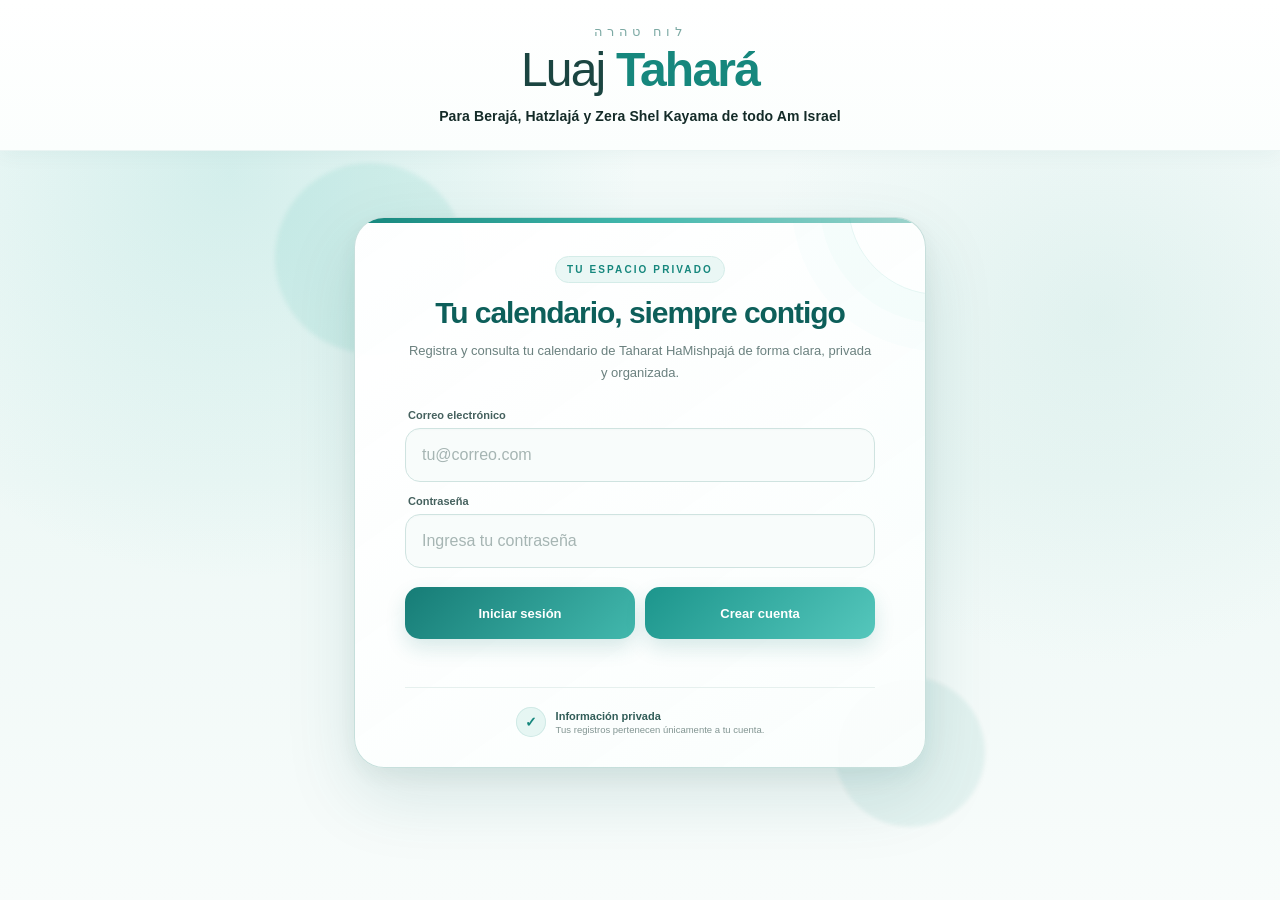
==== commit 896a5337: "Load Sidur styles without changing calendar layout" ====
--- a/index.html
+++ b/index.html
@@ -1 +1 @@
-<!doctype html><html lang='es'><head><meta charset='utf-8'><meta name='viewport' content='width=device-width,initial-scale=1,viewport-fit=cover'><meta name='theme-color' content='#42b8ad'><meta name='apple-mobile-web-app-capable' content='yes'><meta name='apple-mobile-web-app-status-bar-style' content='default'><meta name='apple-mobile-web-app-title' content='Luaj Tahará'><link rel='manifest' href='manifest.webmanifest'><link rel='stylesheet' href='style.css'><link rel='stylesheet' href='theme-overrides.css?v=20260916-dedication'><link rel='stylesheet' href='dedication-overrides.css?v=20260916-2'><title>Luaj Tahará · Calendario privado de Taharat HaMishpajá</title></head><body><header class='brandHeader'><div class='luajSignature' aria-label='Luaj Tahará'><span class='luajSignatureKicker'>לוח טהרה</span><span class='luajSignatureText'>Luaj <strong>Tahará</strong></span><span class='luajDedication'>Para Berajá, Hatzlajá y Zera Shel Kayama de todo Am Israel</span></div></header><div id='userBar' class='userBar'><div class='email' id='userEmail'></div><button id='logoutBtn' class='logoutBtn'>Cerrar sesión</button></div><section id='authWrap' class='authWrap'><div class='authGlow authGlowOne' aria-hidden='true'></div><div class='authGlow authGlowTwo' aria-hidden='true'></div><div class='authCard'><div class='authIntro'><span class='authEyebrow'>TU ESPACIO PRIVADO</span><h2>Tu calendario, siempre contigo</h2><p>Registra y consulta tu calendario de Taharat HaMishpajá de forma clara, privada y organizada.</p></div><div class='authForm'><label class='authField'><span>Correo electrónico</span><input id='authEmail' type='email' autocomplete='email' placeholder='tu@correo.com'></label><label class='authField'><span>Contraseña</span><input id='authPassword' type='password' autocomplete='current-password' placeholder='Ingresa tu contraseña'></label><div class='authBtns'><button id='loginBtn' class='btn'>Iniciar sesión</button><button id='signupBtn' class='btn authSecondary'>Crear cuenta</button></div><div id='authMsg' class='authMsg'></div></div><div class='authTrust'><span class='authShield' aria-hidden='true'>✓</span><div><b>Información privada</b><small>Tus registros pertenecen únicamente a tu cuenta.</small></div></div></div></section><main id='appMain' class='wrap' style='display:none'><div class='toolbar'><button id='prev' aria-label='Mes anterior'>‹</button><div class='month' id='month'></div><button id='next' aria-label='Mes siguiente'>›</button></div><div class='calendarShell'><section class='calendarMain'><div class='card'><div class='legend'><span><i class='dot red'></i>Reiyá</span><span><i class='dot pink'></i>Ketem</span><span><i class='dot orange'></i>Beinonit / Or Zarúa / Creti Upleti</span><span><i class='dot green'></i>Hefsek</span><span><i class='dot white'></i>Shivá Nekiim</span><span><i class='dot blue'></i>Tevilá</span><span><i class='dot yellow'></i>HaJódesh / Haflagá</span><span><i class='dot purple'></i>Posible patrón</span></div></div><div class='week'><b>Dom</b><b>Lun</b><b>Mar</b><b>Mié</b><b>Jue</b><b>Vie</b><b>Shabat</b></div><div class='grid' id='grid'></div></section><aside class='card patternCard'><b>🔎 Alertas de posibles patrones · Kavúa</b><div class='notice'>El sistema solo detecta coincidencias matemáticas y las marca como <b>posible patrón</b>. No determina por sí solo un psak; conviene consultar al Rab/Posek con el historial.</div><div id='patterns'></div></aside></div><div class='card'><b>Configuración</b><div class='settings' style='margin-top:10px'><label>Yemei Hamtaná<select id='wait'><option>5</option><option>6</option><option selected>7</option></select></label><label class='switch'>Creti Upleti (día 31) <input id='d31' type='checkbox' checked></label><label class='switch'>Or Zarúa · Yom HaJódesh <input id='orJodesh' type='checkbox' checked></label><label class='switch'>Or Zarúa · Oná Beinonit <input id='orBeinoni' type='checkbox' checked></label><label class='switch'>Or Zarúa · Haflagá <input id='orHaflaga' type='checkbox'></label><label class='switch'>Jumrá · conservar Haflagá Aruká (récord histórico) <input id='haflagaAruka' type='checkbox'></label><label>Hashavúa · separación mínima (días)<input id='hashMin' type='number' min='1' max='60' value='20'></label><label>Hashavúa · separación máxima (días)<input id='hashMax' type='number' min='1' max='90' value='40'></label></div><p class='notice'>Estas opciones controlan avisos. Una nueva Reiyá cancela automáticamente la Oná Beinonit, Creti Upleti y Haflagá ordinaria pendientes que pertenecían a la Reiyá anterior, y recalcula desde la última Reiyá. Si se activa la Jumrá de Haflagá Aruká, el sistema conserva la Haflagá más larga de todo el historial como récord: si la Haflagá actual es más corta, se cuidan ambas; cuando una nueva Haflagá supera el récord, el nuevo número pasa a ser el récord. Esta Jumrá se suspende cuando hay Kavúa y no genera Or Zarúa ni Creti Upleti adicionales. Un día que ya tiene Reiyá queda bloqueado para otros registros hasta que se elimine esa Reiyá. Al eliminarla, también se elimina automáticamente el Hefsek de ese ciclo y, con él, sus Shivá Nekiim y Tevilá automáticos. El calendario no emite psak. Los patrones de kavúa se detectan matemáticamente y se muestran como “posible patrón — consultar Rab/Posek”. HaJódesh usa exclusivamente día hebreo + misma oná; Haflagá requiere 4 Reiyot para comprobar 3 Haflagot; todos los patrones respetan la oná correspondiente. Veset HaShavúa requiere 3 Reiyot en el mismo día de la semana y misma oná, cada una perteneciente a un ciclo distinto dentro de la ventana configurada; la próxima alerta se proyecta al mismo día semanal alrededor de 30 días después, no una semana después. Cuando un Kavúa queda matemáticamente establecido, se ocultan temporalmente Beinonit, HaJódesh ordinario y Haflagá ordinaria y se muestra la próxima oná del Kavúa para confirmar SÍ/NO. Para Mimaayán Patuaj, el sistema considera automáticamente como continuidad el periodo entre la Reiyá y su Hefsek; no hace falta marcar cada día de sangrado. Solo se permite un Ketem o una Reiyá por día, nunca ambos; los Ketamim pueden eliminarse si fueron registrados por error. Cada ciclo puede tener un solo Hefsek Tahará: si ya existe uno asociado a esa Reiyá, no se puede registrar otro en un día anterior ni posterior hasta eliminar el existente. Desde una Reiyá y hasta su Hefsek Tahará inclusive no se permite registrar Ketem. En la Oná de 12 horas donde se registró el Hefsek Tahará tampoco se permite registrar Reiyá ni Ketem. Síntomas y notas requieren escribir el texto antes de confirmar.</p></div><div class='card'><b>Historial</b><div id='events' class='events'></div><div class='notice' style='margin-top:10px'>Puedes guardar una copia local privada de tu historial y configuración. La exportación se crea directamente en tu dispositivo.</div><button class='btn' id='exportData' style='margin-top:10px'>Descargar mis datos</button><button class='btn danger' id='clear' style='margin-top:10px'>Borrar todos mis registros</button></div></main><div class='modal' id='modal'><div class='sheet'><h3 id='selTitle'></h3><div class='notice' id='selSub'></div><div class='choices' id='choices'></div><button class='btn close' id='close'>Cancelar</button></div></div><script src='app.js?v=20260915-0925'></script></body></html>+<!doctype html><html lang='es'><head><meta charset='utf-8'><meta name='viewport' content='width=device-width,initial-scale=1,viewport-fit=cover'><meta name='theme-color' content='#42b8ad'><meta name='apple-mobile-web-app-capable' content='yes'><meta name='apple-mobile-web-app-status-bar-style' content='default'><meta name='apple-mobile-web-app-title' content='Luaj Tahará'><link rel='manifest' href='manifest.webmanifest'><link rel='stylesheet' href='style.css'><link rel='stylesheet' href='theme-overrides.css?v=20260916-dedication'><link rel='stylesheet' href='dedication-overrides.css?v=20260916-2'><link rel='stylesheet' href='sidur-overrides.css?v=20260916-1'><title>Luaj Tahará · Calendario privado de Taharat HaMishpajá</title></head><body><header class='brandHeader'><div class='luajSignature' aria-label='Luaj Tahará'><span class='luajSignatureKicker'>לוח טהרה</span><span class='luajSignatureText'>Luaj <strong>Tahará</strong></span><span class='luajDedication'>Para Berajá, Hatzlajá y Zera Shel Kayama de todo Am Israel</span></div></header><div id='userBar' class='userBar'><div class='email' id='userEmail'></div><button id='logoutBtn' class='logoutBtn'>Cerrar sesión</button></div><section id='authWrap' class='authWrap'><div class='authGlow authGlowOne' aria-hidden='true'></div><div class='authGlow authGlowTwo' aria-hidden='true'></div><div class='authCard'><div class='authIntro'><span class='authEyebrow'>TU ESPACIO PRIVADO</span><h2>Tu calendario, siempre contigo</h2><p>Registra y consulta tu calendario de Taharat HaMishpajá de forma clara, privada y organizada.</p></div><div class='authForm'><label class='authField'><span>Correo electrónico</span><input id='authEmail' type='email' autocomplete='email' placeholder='tu@correo.com'></label><label class='authField'><span>Contraseña</span><input id='authPassword' type='password' autocomplete='current-password' placeholder='Ingresa tu contraseña'></label><div class='authBtns'><button id='loginBtn' class='btn'>Iniciar sesión</button><button id='signupBtn' class='btn authSecondary'>Crear cuenta</button></div><div id='authMsg' class='authMsg'></div></div><div class='authTrust'><span class='authShield' aria-hidden='true'>✓</span><div><b>Información privada</b><small>Tus registros pertenecen únicamente a tu cuenta.</small></div></div></div></section><main id='appMain' class='wrap' style='display:none'><div class='toolbar'><button id='prev' aria-label='Mes anterior'>‹</button><div class='month' id='month'></div><button id='next' aria-label='Mes siguiente'>›</button></div><div class='calendarShell'><section class='calendarMain'><div class='card'><div class='legend'><span><i class='dot red'></i>Reiyá</span><span><i class='dot pink'></i>Ketem</span><span><i class='dot orange'></i>Beinonit / Or Zarúa / Creti Upleti</span><span><i class='dot green'></i>Hefsek</span><span><i class='dot white'></i>Shivá Nekiim</span><span><i class='dot blue'></i>Tevilá</span><span><i class='dot yellow'></i>HaJódesh / Haflagá</span><span><i class='dot purple'></i>Posible patrón</span></div></div><div class='week'><b>Dom</b><b>Lun</b><b>Mar</b><b>Mié</b><b>Jue</b><b>Vie</b><b>Shabat</b></div><div class='grid' id='grid'></div></section><aside class='card patternCard'><b>🔎 Alertas de posibles patrones · Kavúa</b><div class='notice'>El sistema solo detecta coincidencias matemáticas y las marca como <b>posible patrón</b>. No determina por sí solo un psak; conviene consultar al Rab/Posek con el historial.</div><div id='patterns'></div></aside></div><div class='card'><b>Configuración</b><div class='settings' style='margin-top:10px'><label>Yemei Hamtaná<select id='wait'><option>5</option><option>6</option><option selected>7</option></select></label><label class='switch'>Creti Upleti (día 31) <input id='d31' type='checkbox' checked></label><label class='switch'>Or Zarúa · Yom HaJódesh <input id='orJodesh' type='checkbox' checked></label><label class='switch'>Or Zarúa · Oná Beinonit <input id='orBeinoni' type='checkbox' checked></label><label class='switch'>Or Zarúa · Haflagá <input id='orHaflaga' type='checkbox'></label><label class='switch'>Jumrá · conservar Haflagá Aruká (récord histórico) <input id='haflagaAruka' type='checkbox'></label><label>Hashavúa · separación mínima (días)<input id='hashMin' type='number' min='1' max='60' value='20'></label><label>Hashavúa · separación máxima (días)<input id='hashMax' type='number' min='1' max='90' value='40'></label></div><p class='notice'>Estas opciones controlan avisos. Una nueva Reiyá cancela automáticamente la Oná Beinonit, Creti Upleti y Haflagá ordinaria pendientes que pertenecían a la Reiyá anterior, y recalcula desde la última Reiyá. Si se activa la Jumrá de Haflagá Aruká, el sistema conserva la Haflagá más larga de todo el historial como récord: si la Haflagá actual es más corta, se cuidan ambas; cuando una nueva Haflagá supera el récord, el nuevo número pasa a ser el récord. Esta Jumrá se suspende cuando hay Kavúa y no genera Or Zarúa ni Creti Upleti adicionales. Un día que ya tiene Reiyá queda bloqueado para otros registros hasta que se elimine esa Reiyá. Al eliminarla, también se elimina automáticamente el Hefsek de ese ciclo y, con él, sus Shivá Nekiim y Tevilá automáticos. El calendario no emite psak. Los patrones de kavúa se detectan matemáticamente y se muestran como “posible patrón — consultar Rab/Posek”. HaJódesh usa exclusivamente día hebreo + misma oná; Haflagá requiere 4 Reiyot para comprobar 3 Haflagot; todos los patrones respetan la oná correspondiente. Veset HaShavúa requiere 3 Reiyot en el mismo día de la semana y misma oná, cada una perteneciente a un ciclo distinto dentro de la ventana configurada; la próxima alerta se proyecta al mismo día semanal alrededor de 30 días después, no una semana después. Cuando un Kavúa queda matemáticamente establecido, se ocultan temporalmente Beinonit, HaJódesh ordinario y Haflagá ordinaria y se muestra la próxima oná del Kavúa para confirmar SÍ/NO. Para Mimaayán Patuaj, el sistema considera automáticamente como continuidad el periodo entre la Reiyá y su Hefsek; no hace falta marcar cada día de sangrado. Solo se permite un Ketem o una Reiyá por día, nunca ambos; los Ketamim pueden eliminarse si fueron registrados por error. Cada ciclo puede tener un solo Hefsek Tahará: si ya existe uno asociado a esa Reiyá, no se puede registrar otro en un día anterior ni posterior hasta eliminar el existente. Desde una Reiyá y hasta su Hefsek Tahará inclusive no se permite registrar Ketem. En la Oná de 12 horas donde se registró el Hefsek Tahará tampoco se permite registrar Reiyá ni Ketem. Síntomas y notas requieren escribir el texto antes de confirmar.</p></div><div class='card'><b>Historial</b><div id='events' class='events'></div><div class='notice' style='margin-top:10px'>Puedes guardar una copia local privada de tu historial y configuración. La exportación se crea directamente en tu dispositivo.</div><button class='btn' id='exportData' style='margin-top:10px'>Descargar mis datos</button><button class='btn danger' id='clear' style='margin-top:10px'>Borrar todos mis registros</button></div></main><div class='modal' id='modal'><div class='sheet'><h3 id='selTitle'></h3><div class='notice' id='selSub'></div><div class='choices' id='choices'></div><button class='btn close' id='close'>Cancelar</button></div></div><script src='app.js?v=20260916-sidur1'></script></body></html>
--- a/sidur-overrides.css
+++ b/sidur-overrides.css
@@ -0,0 +1 @@
+.sidurBtn{display:none;align-items:center;gap:6px;border:1px solid #cfe4e1;background:#fff;color:#0d5f5a;padding:7px 11px;border-radius:12px;font:inherit;font-size:12px;font-weight:800;cursor:pointer;box-shadow:0 3px 10px rgba(13,95,90,.07)}.sidurBtn svg{width:16px;height:16px}.userIdentity{display:flex;flex-direction:column;align-items:flex-start;gap:5px;margin-right:auto;min-width:0}.userIdentity .email{font-size:11px;line-height:1.2;max-width:58vw;overflow:hidden;text-overflow:ellipsis;white-space:nowrap}.userIdentity .logoutBtn{font-size:11px!important;line-height:1!important;min-height:30px!important;padding:7px 10px!important;border-radius:10px!important;margin:0!important}.sidurModal{position:fixed;inset:0;z-index:13000;background:#f4faf9;display:none;overflow:auto;-webkit-overflow-scrolling:touch}.sidurModal.show{display:block}.sidurShell{width:min(760px,100%);min-height:100dvh;margin:auto;background:#fff}.sidurHead{position:sticky;top:0;z-index:3;display:flex;align-items:center;justify-content:space-between;gap:12px;padding:15px 17px;background:rgba(255,255,255,.96);border-bottom:1px solid #dceae8;box-shadow:0 3px 15px rgba(13,95,90,.05)}.sidurHeadTitle{text-align:center;flex:1}.sidurHeadTitle b{display:block;font-family:Arial,"Noto Sans Hebrew",sans-serif;font-size:22px;color:#0d5f5a;direction:rtl}.sidurHeadTitle small{font-size:10px;color:#78918e}.sidurBack,.sidurFont{border:1px solid #d5e7e4;background:#fff;color:#16877d;border-radius:11px;min-height:36px;padding:7px 10px;font:inherit;font-weight:800;cursor:pointer}.sidurFontTools{display:flex;gap:5px}.sidurHome{padding:20px 16px 36px}.sidurIntro{text-align:center;margin:3px auto 18px}.sidurIntro h2{font-family:Arial,"Noto Sans Hebrew",sans-serif;direction:rtl;color:#173f3b;margin:0 0 5px;font-size:24px}.sidurIntro p{margin:0;color:#78918e;font-size:11px}.sidurGrid{display:grid;grid-template-columns:repeat(2,minmax(0,1fr));gap:10px}.sidurItem{border:1px solid #d6e8e5;background:linear-gradient(145deg,#fff,#f7fcfb);border-radius:16px;padding:17px 12px;text-align:center;cursor:pointer;box-shadow:0 5px 16px rgba(13,95,90,.055);font-family:Arial,"Noto Sans Hebrew",sans-serif;font-size:18px;font-weight:700;color:#174f4a;direction:rtl}.sidurItem:first-child{grid-column:1/-1;background:linear-gradient(145deg,#eaf7f5,#f9fdfc);border-color:#bcded9;color:#0d5f5a}.sidurReader{display:none;padding:20px 18px 55px}.sidurReader.show{display:block}.sidurReaderTitle{font-family:Arial,"Noto Sans Hebrew",sans-serif;direction:rtl;text-align:center;color:#0d5f5a;font-size:25px;margin:2px 0 18px}.sidurText{font-family:Arial,"Noto Sans Hebrew",sans-serif;direction:rtl;text-align:right;font-size:22px;line-height:1.85;color:#172826}.sidurText p{margin:0 0 17px}.sidurLoading,.sidurError{text-align:center;padding:35px 12px;color:#6d8884;font-size:13px}.sidurSource{text-align:center;margin-top:30px;padding-top:15px;border-top:1px solid #e2eeec;color:#8ba09d;font-size:9px}.sidurOfflineBadge{display:inline-block;margin-top:7px;background:#e8f6f3;color:#16877d;border-radius:999px;padding:4px 8px;font-size:9px;font-weight:800}.sidurOpen{overflow:hidden}@media(max-width:700px){.userBar{align-items:flex-start!important;padding-top:6px!important;padding-bottom:6px!important}.userIdentity{gap:4px}.userIdentity .email{font-size:10px}.userIdentity .logoutBtn{font-size:10px!important;min-height:28px!important;padding:6px 9px!important}.sidurBtn{font-size:11px;padding:7px 9px;margin-top:2px}.sidurGrid{grid-template-columns:1fr 1fr;gap:8px}.sidurItem{font-size:17px;padding:15px 8px}.sidurText{font-size:21px;line-height:1.9}.sidurHead{padding:12px 10px}.sidurHeadTitle b{font-size:20px}.sidurBack,.sidurFont{padding:6px 8px;min-height:34px;font-size:12px}}
